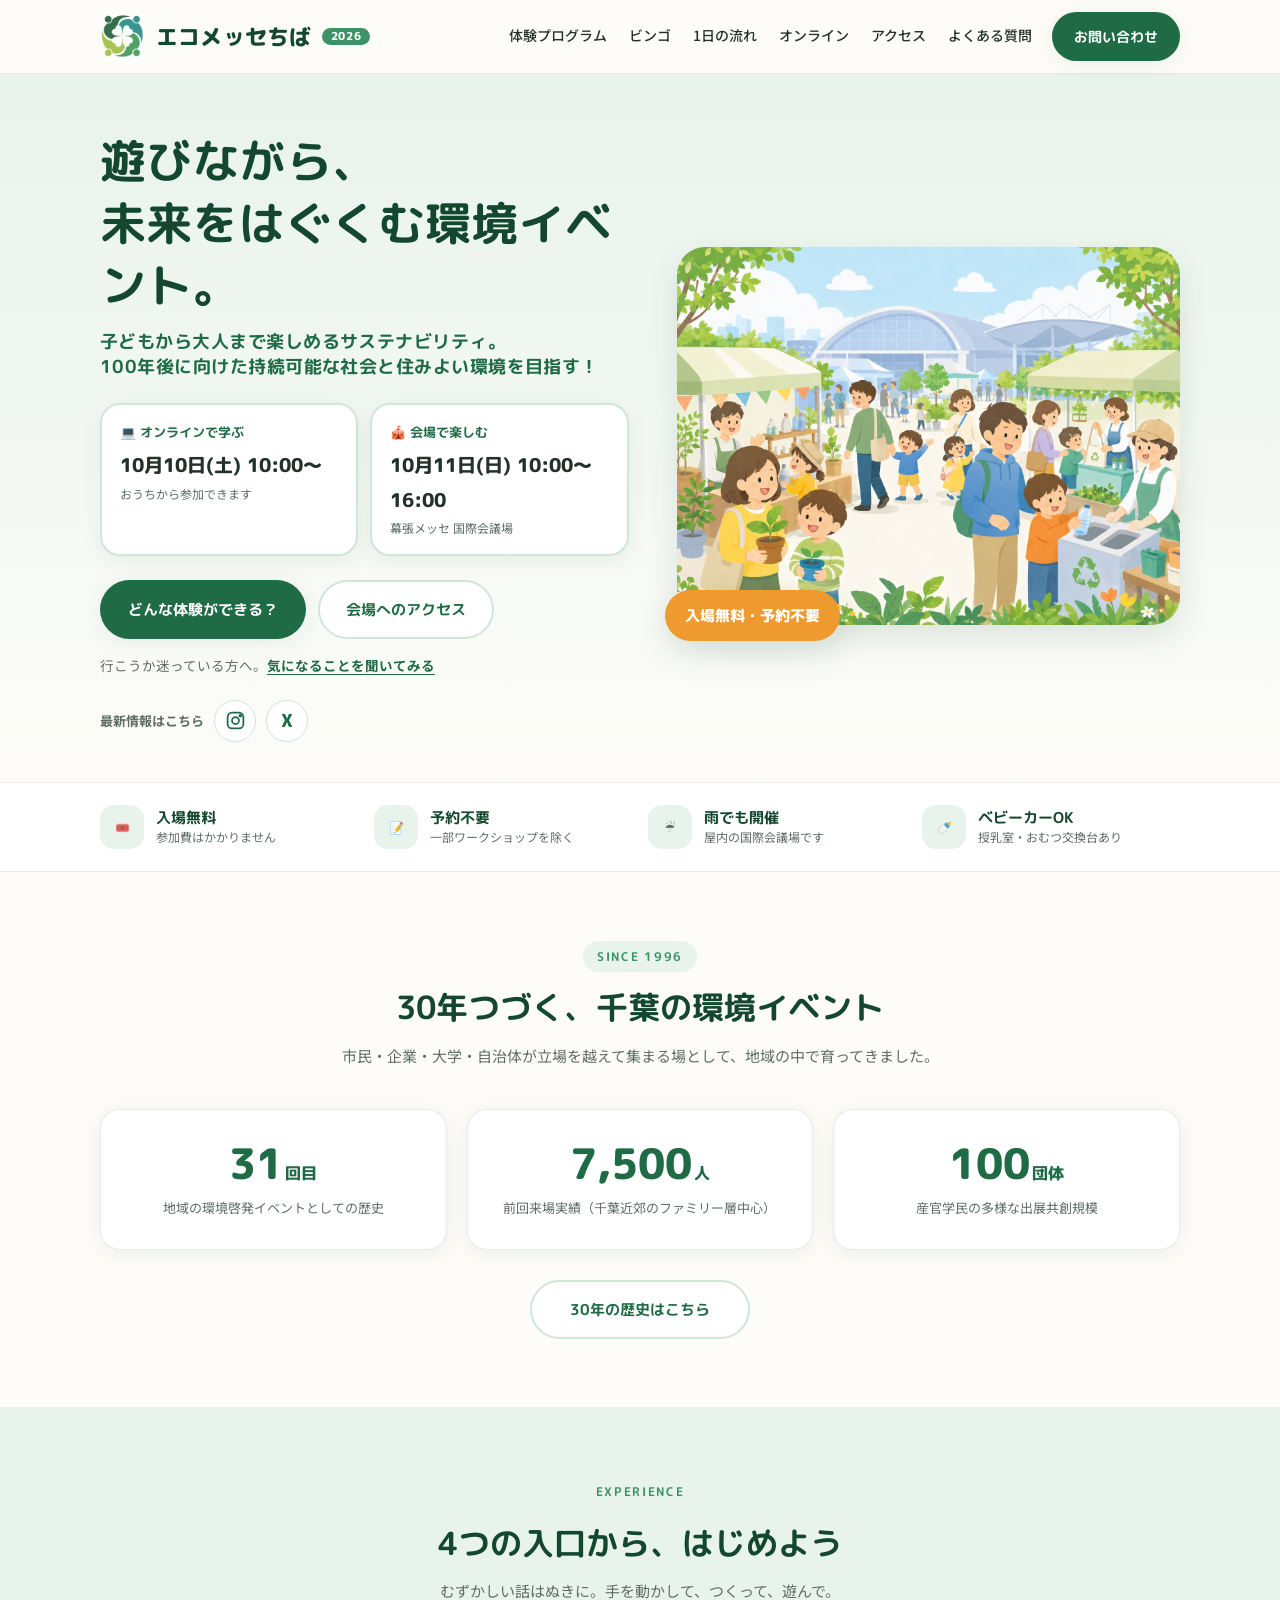
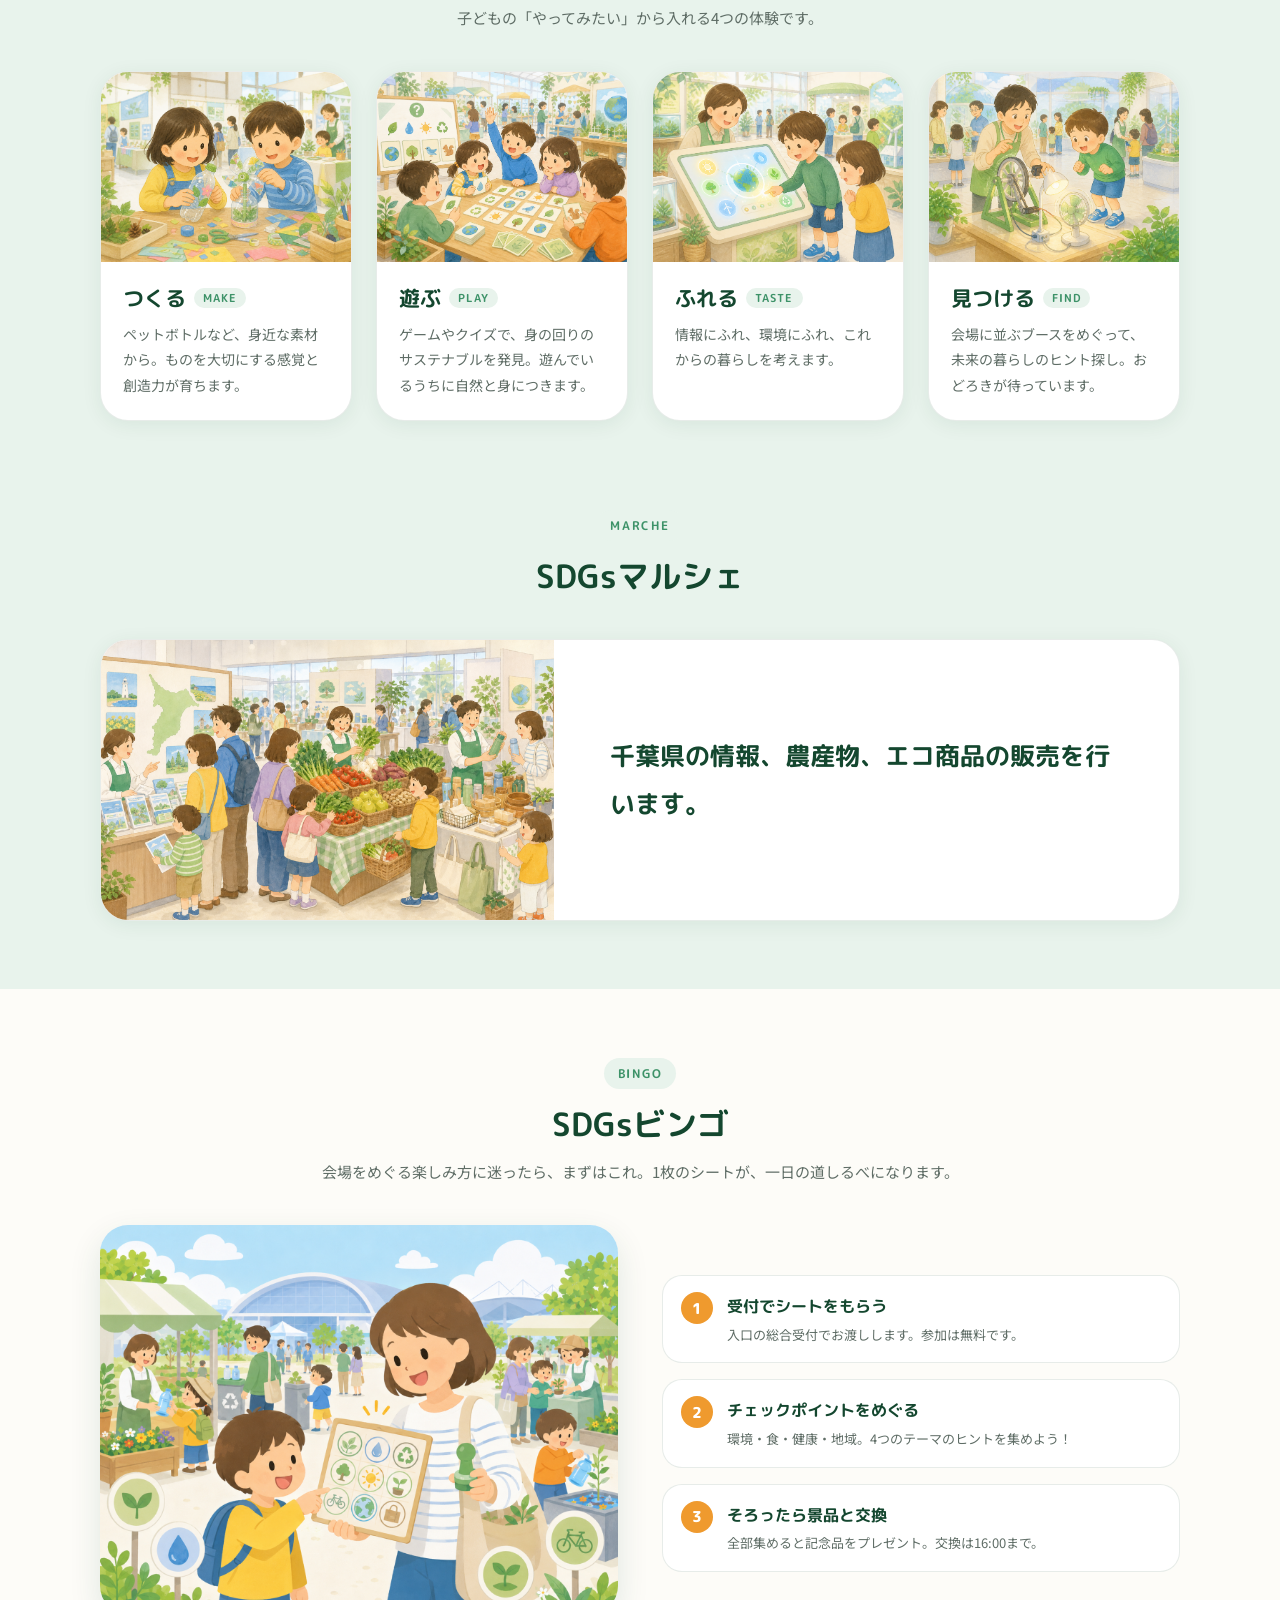
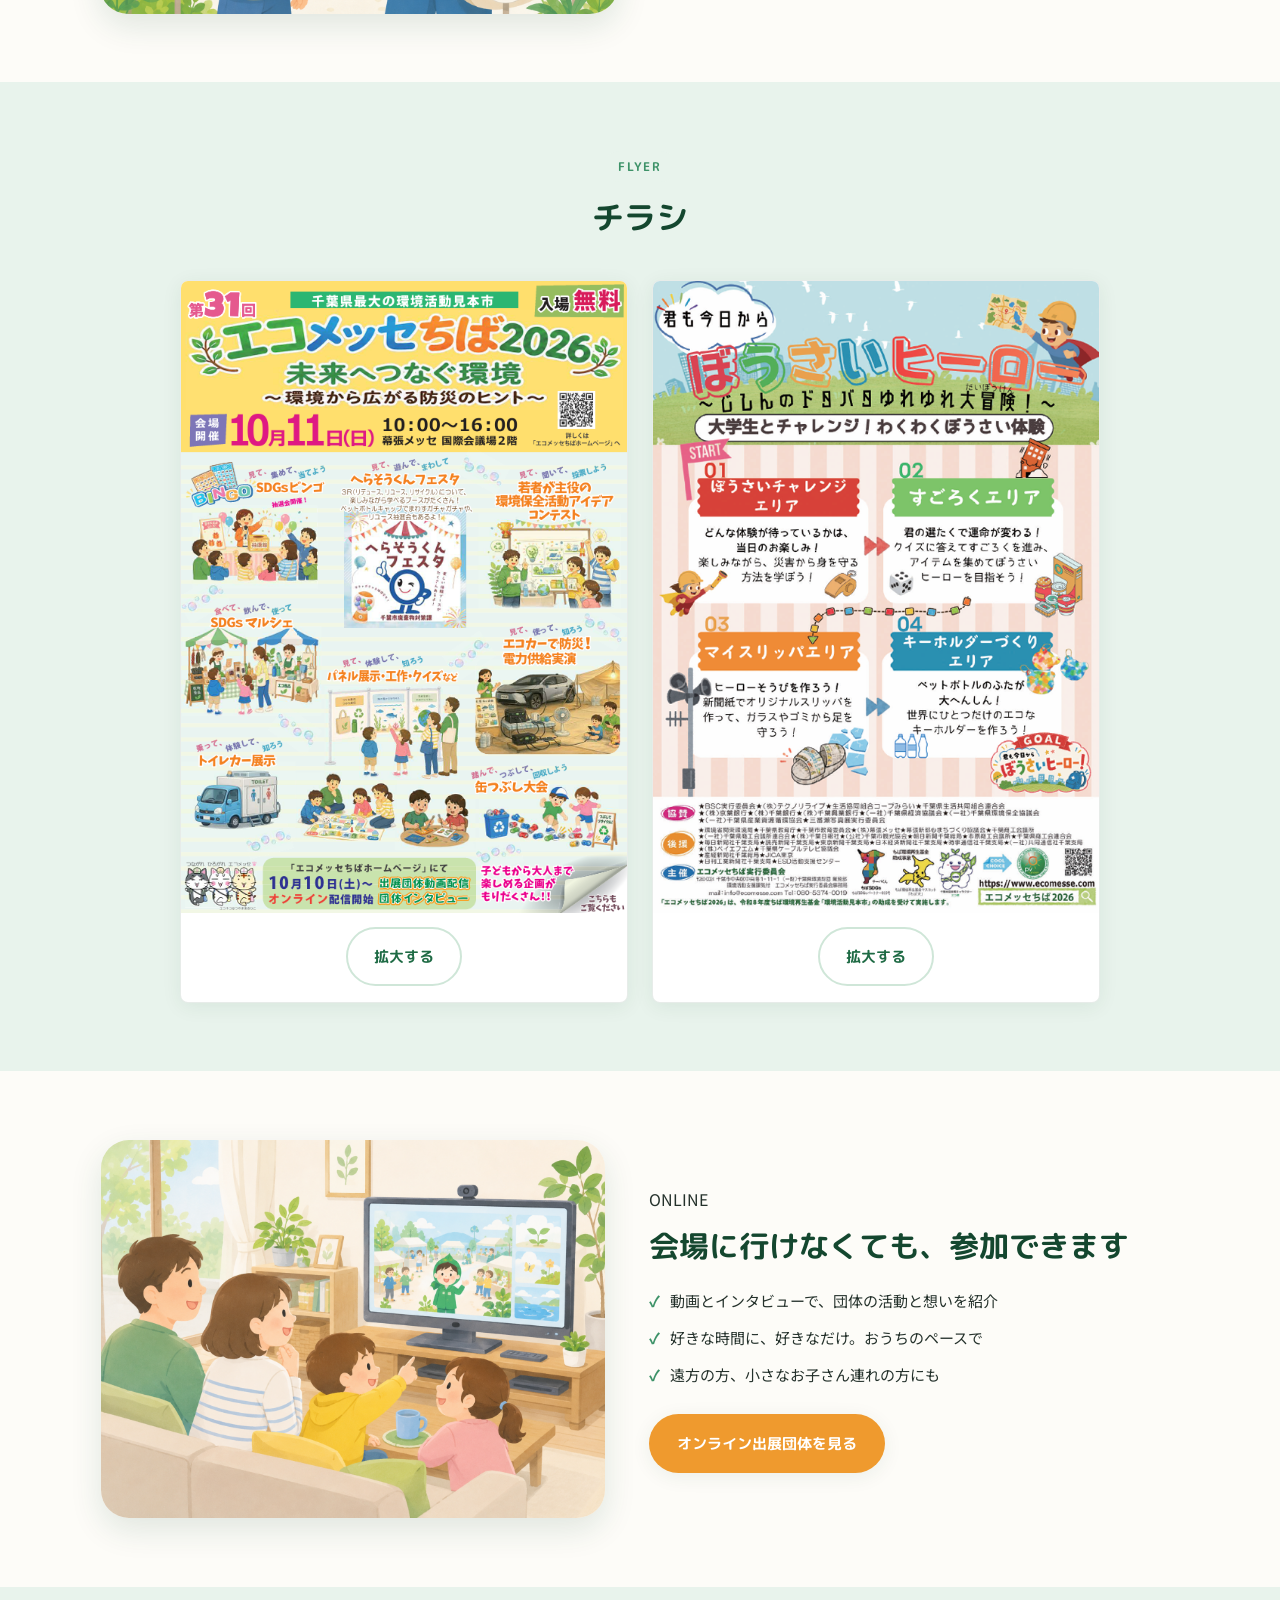
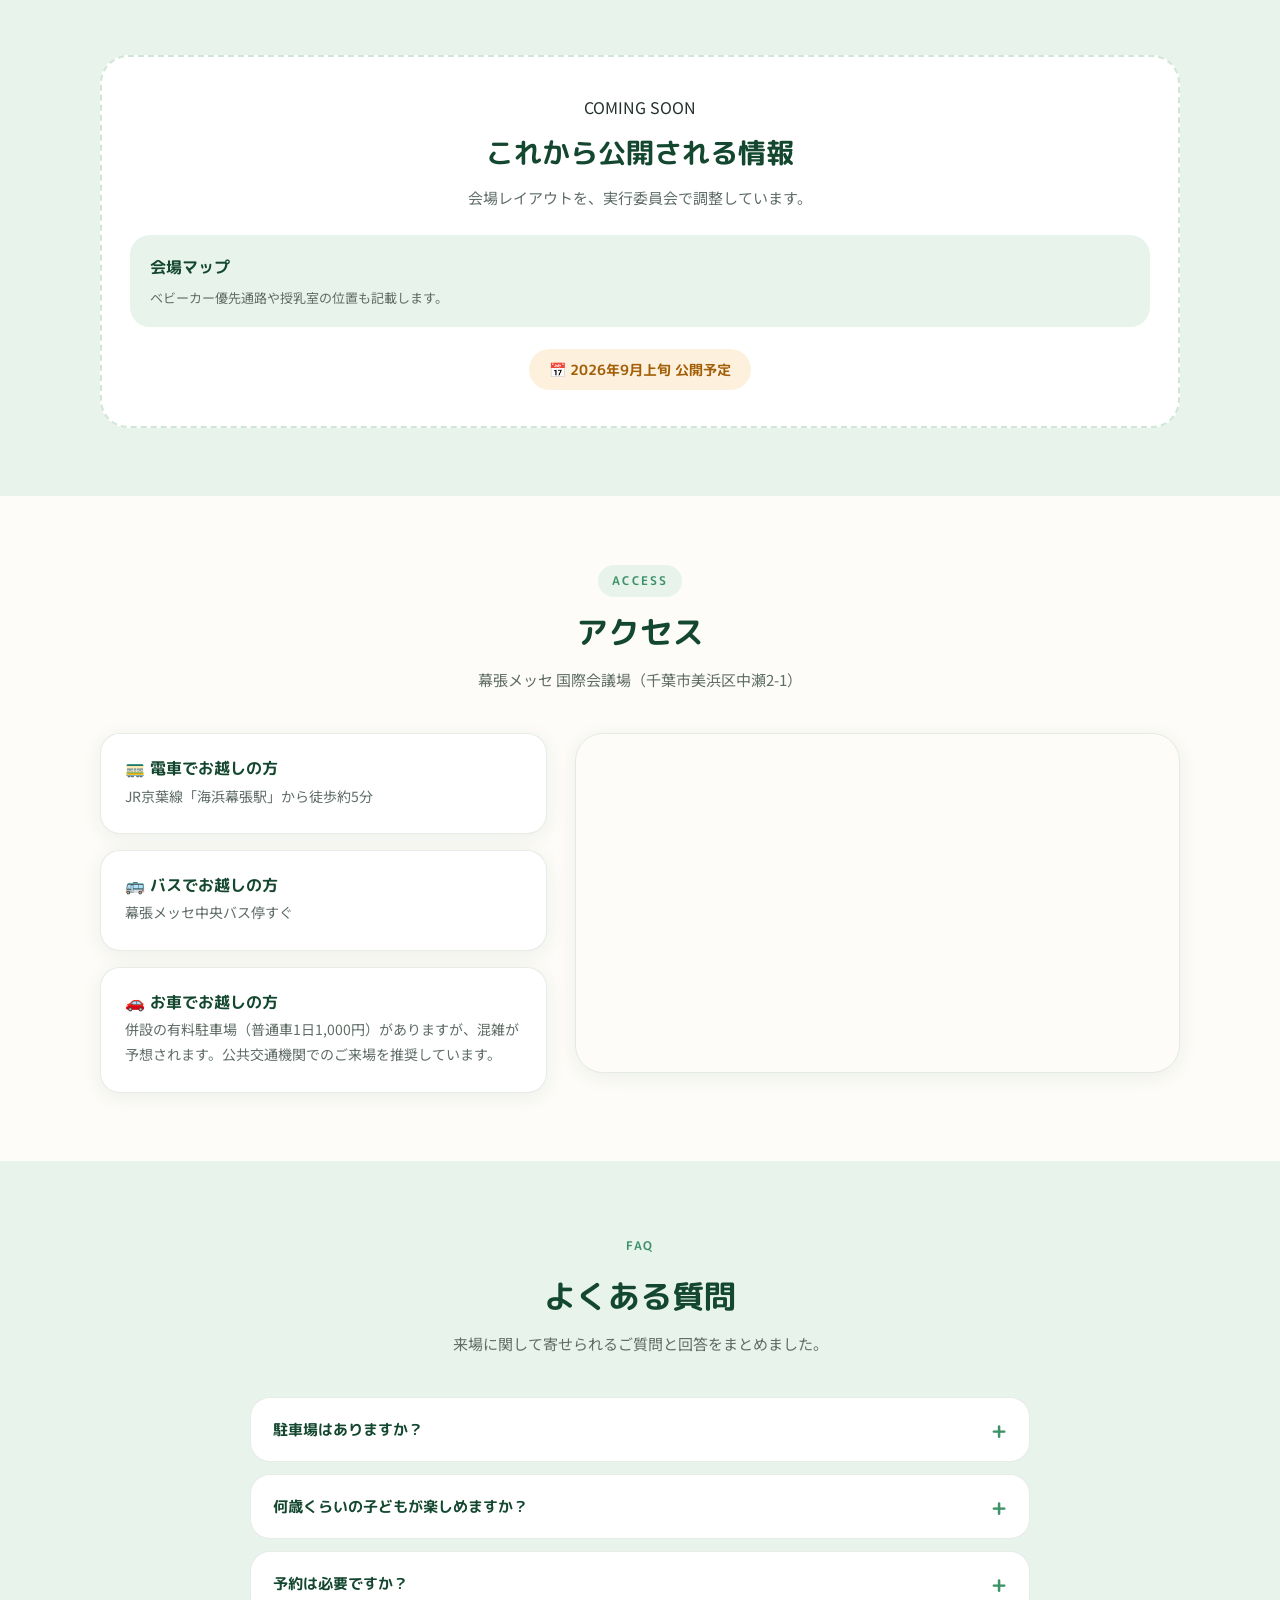
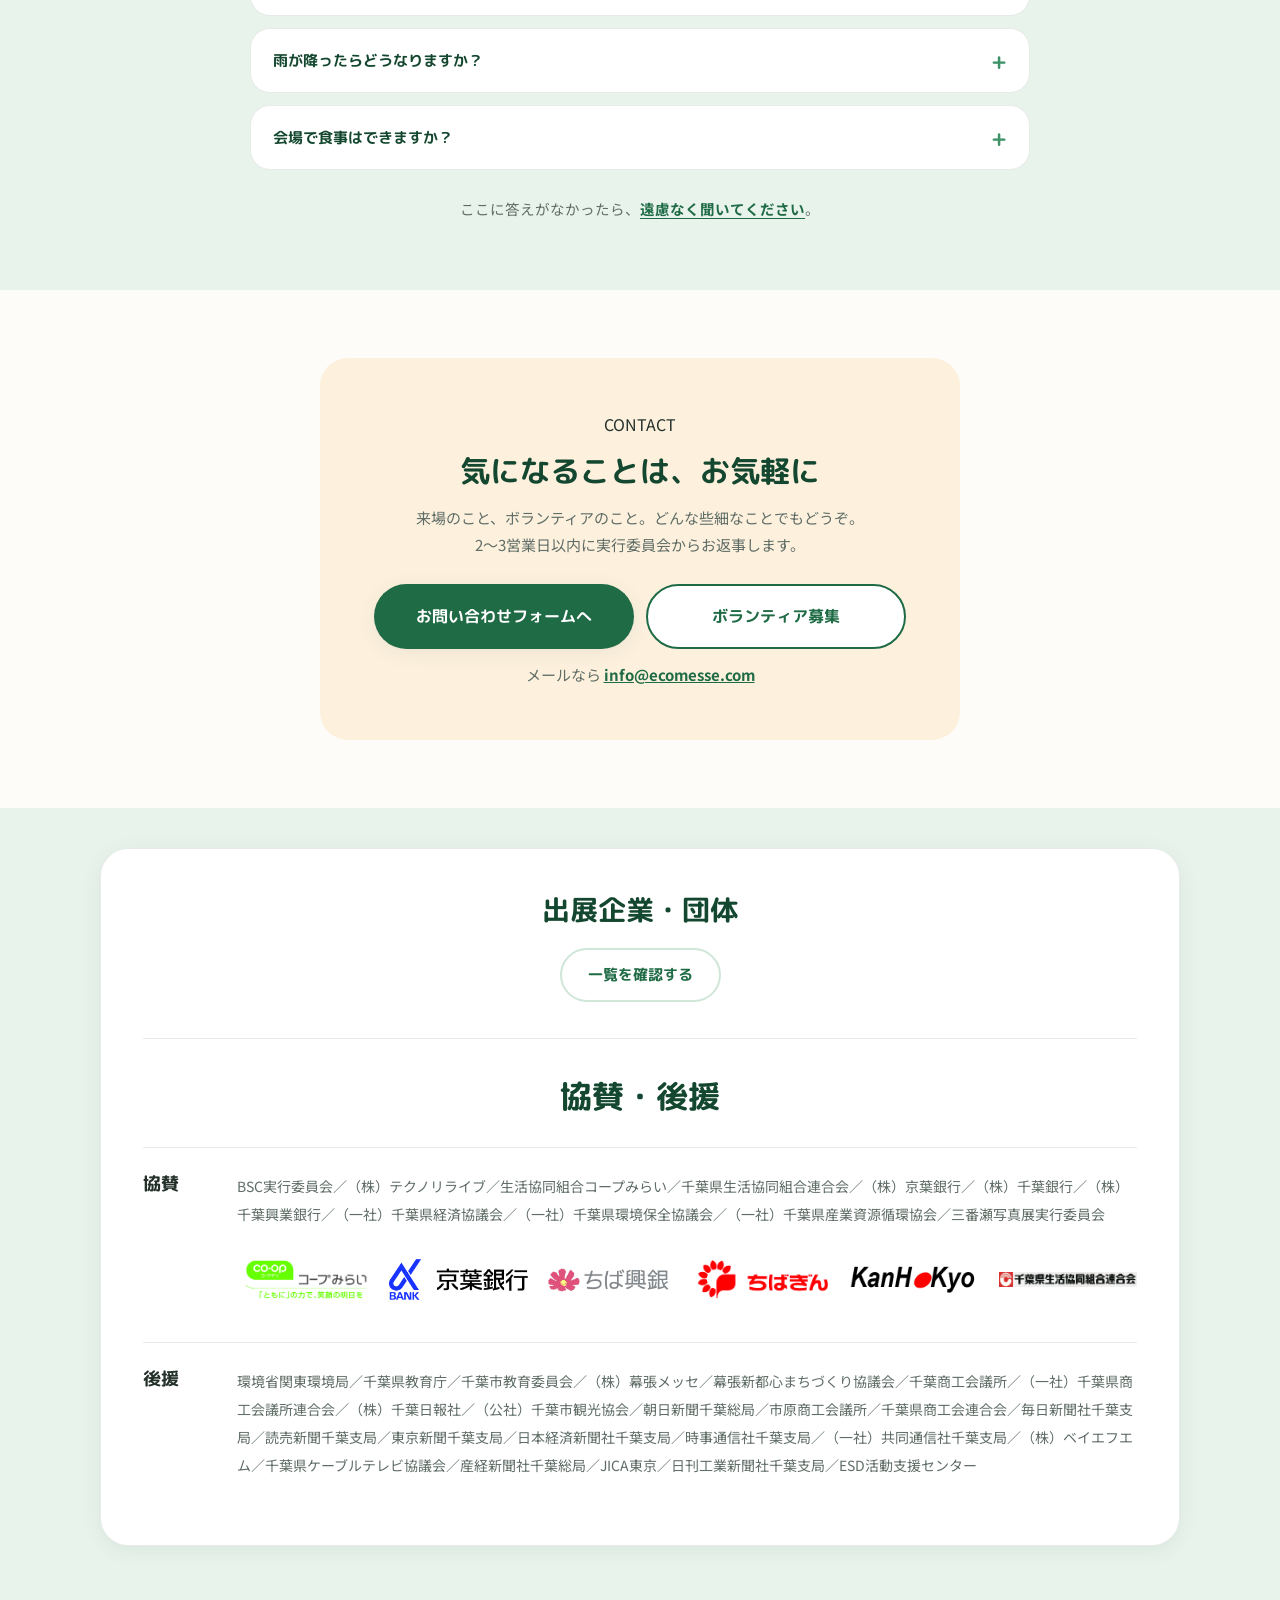
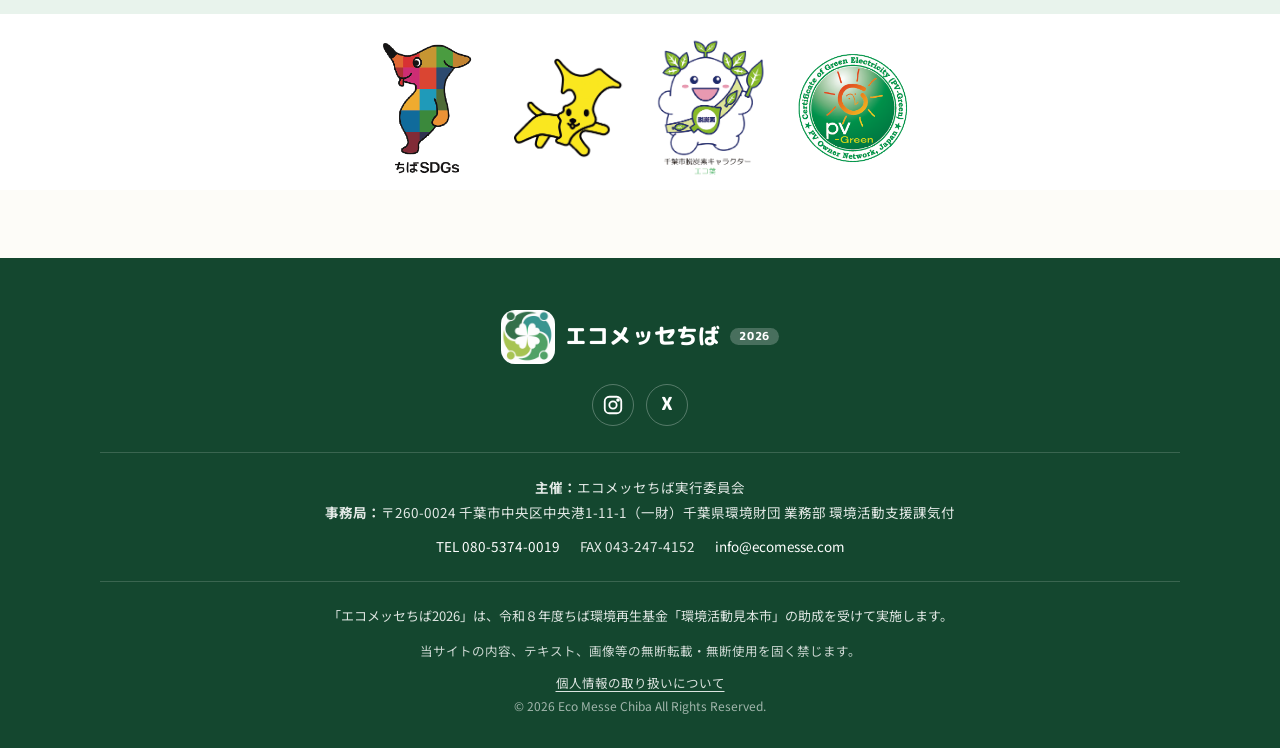
==== index.html @ 02886638 "Add online exhibitors and image flyers" ====
<!doctype html>
<html lang="ja">
<head>
  <meta charset="utf-8">
  <meta name="viewport" content="width=device-width, initial-scale=1">
  <meta name="robots" content="index,follow">
  <title>エコメッセちば2026｜みんなで体験するサステナブルな未来</title>
  <meta name="description" content="10月11日(日)幕張メッセ国際会議場。入場無料・予約不要・雨天決行。つくる／遊ぶ／ふれあう／見つけるの4つの体験で、みんなでサステナブルな暮らしのヒントに出会えます。">
  <link rel="canonical" href="https://ecomesse.com/">

  <!-- ===== OGP（FacebookなどのSNSでシェアされたときの見え方） =====
       ※ og:url と og:image は「公開先の絶対URL」が必要です。
          公開URLが決まったら、この2つを差し替えてください。 -->
  <meta property="og:type" content="website">
  <meta property="og:site_name" content="エコメッセちば2026">
  <meta property="og:locale" content="ja_JP">
  <meta property="og:title" content="みんなで体験するサステナブルな未来｜エコメッセちば2026">
  <meta property="og:description" content="10月11日(日)幕張メッセ国際会議場。入場無料・予約不要・雨でも開催。つくる／遊ぶ／ふれあう／見つけるの4つの体験で、みんなでサステナブルな暮らしのヒントに出会えます。">
  <meta property="og:url" content="https://ecomesse.com/">
  <meta property="og:image" content="https://ecomesse.com/images/ogp_x_card.png">
  <meta property="og:image:width" content="1200">
  <meta property="og:image:height" content="630">
  <meta property="og:image:alt" content="エコメッセちば2026 遊びながら、未来をはぐくむ。10月11日(日)幕張メッセ国際会議場 入場無料">

  <!-- ===== X（旧Twitter）カード ===== -->
  <meta name="twitter:card" content="summary_large_image">
  <meta name="twitter:site" content="@ecomessechiba">
  <meta name="twitter:title" content="みんなで体験するサステナブルな未来｜エコメッセちば2026">
  <meta name="twitter:description" content="10月11日(日)幕張メッセ国際会議場。入場無料・予約不要・雨でも開催。みんなで楽しむ4つの体験。">
  <meta name="twitter:image" content="https://ecomesse.com/images/ogp_x_card.png">
  <meta name="twitter:image:alt" content="エコメッセちば2026 遊びながら、未来をはぐくむ。10月11日(日)幕張メッセ国際会議場 入場無料">

  <!-- ===== ファビコン（ロゴから生成） ===== -->
  <link rel="icon" href="images/favicon.ico?v=3">
  <link rel="icon" type="image/png" sizes="32x32" href="images/favicon-32-v2.png?v=3">
  <link rel="icon" type="image/png" sizes="512x512" href="images/favicon-512-v2.png?v=3">
  <link rel="apple-touch-icon" sizes="180x180" href="images/favicon-180-v2.png?v=3">
  <meta name="theme-color" content="#1f6b45">

  <link rel="preconnect" href="https://fonts.googleapis.com">
  <link rel="preconnect" href="https://fonts.gstatic.com" crossorigin>
  <link href="https://fonts.googleapis.com/css2?family=M+PLUS+Rounded+1c:wght@500;700;800&family=Noto+Sans+JP:wght@400;500;700&display=swap" rel="stylesheet">
  <link rel="stylesheet" href="kuro.css">
</head>
<body>

  <!-- ===== ヘッダー ===== -->
  <header class="site-header">
    <div class="wrap header-inner">
      <a class="logo" href="#top">
        <img class="logo-img" src="images/ecomesse_logo_mark_v2.png" alt="">
        <span class="logo-name">エコメッセちば</span>
        <em class="logo-year">2026</em>
      </a>
      <nav class="nav">
        <a href="#experience">体験プログラム</a>
        <a href="#bingo">ビンゴ</a>
        <a href="#schedule">1日の流れ</a>
        <a href="#online">オンライン</a>
        <a href="#access">アクセス</a>
        <a href="#faq">よくある質問</a>
      </nav>
      <a class="btn btn-main header-cta" href="contact.html">お問い合わせ</a>

      <!-- モバイルメニュー：JSを使わず details で開閉 -->
      <details class="menu-drawer">
        <summary aria-label="メニューを開く"></summary>
        <div class="menu-panel">
          <a href="#experience">体験プログラム</a>
          <a href="#bingo">ビンゴ</a>
          <a href="#schedule">1日の流れ</a>
          <a href="#online">オンライン</a>
          <a href="#access">アクセス</a>
          <a href="#faq">よくある質問</a>
          <a href="contact.html">お問い合わせ</a>
        </div>
      </details>
    </div>
  </header>

  <main id="top">

    <!-- ===== ヒーロー ===== -->
    <section class="hero">
      <div class="wrap hero-grid">
        <div>
          <h1>
            遊びながら、<br>未来をはぐくむ環境イベント。
            <span class="sub">子どもから大人まで楽しめるサステナビリティ。<br>100年後に向けた持続可能な社会と住みよい環境を目指す！</span>
          </h1>

          <div class="date-cards">
            <div class="date-card">
              <p class="label">💻 オンラインで学ぶ</p>
              <p class="day">10月10日(土) 10:00〜</p>
              <p class="place">おうちから参加できます</p>
            </div>
            <div class="date-card">
              <p class="label">🎪 会場で楽しむ</p>
              <p class="day">10月11日(日) 10:00〜16:00</p>
              <p class="place">幕張メッセ 国際会議場</p>
            </div>
          </div>

          <div class="hero-actions">
            <a class="btn btn-main" href="#experience">どんな体験ができる？</a>
            <a class="btn btn-sub" href="#access">会場へのアクセス</a>
          </div>

          <p class="hero-ask">
            行こうか迷っている方へ。<a href="contact.html">気になることを聞いてみる</a>
          </p>

          <div class="hero-sns">
            <span class="label">最新情報はこちら</span>
            <a class="sns-btn" href="https://www.instagram.com/ecomessechiba_official" target="_blank" rel="noopener" aria-label="Instagram">
              <svg width="21" height="21" viewBox="0 0 24 24" aria-hidden="true" fill="none" stroke="currentColor" stroke-width="2">
                <rect x="3" y="3" width="18" height="18" rx="5"></rect>
                <circle cx="12" cy="12" r="4"></circle>
                <circle cx="17.5" cy="6.5" r="1"></circle>
              </svg>
            </a>
            <a class="sns-btn" href="https://x.com/ecomessechiba" target="_blank" rel="noopener" aria-label="X">X</a>
          </div>
        </div>

        <div class="hero-art">
          <img src="images/01_eco_festival_main.png" alt="幕張メッセの会場で、親子がブースをめぐって楽しむ様子">
          <p class="hero-badge">入場無料・予約不要</p>
        </div>
      </div>
    </section>

    <!-- ===== 安心バッジ帯 ===== -->
    <section class="assure">
      <div class="wrap assure-grid">
        <div class="assure-item">
          <span class="assure-icon" aria-hidden="true">🎟️</span>
          <span><b>入場無料</b><span>参加費はかかりません</span></span>
        </div>
        <div class="assure-item">
          <span class="assure-icon" aria-hidden="true">📝</span>
          <span><b>予約不要</b><span>一部ワークショップを除く</span></span>
        </div>
        <div class="assure-item">
          <span class="assure-icon" aria-hidden="true">☔</span>
          <span><b>雨でも開催</b><span>屋内の国際会議場です</span></span>
        </div>
        <div class="assure-item">
          <span class="assure-icon" aria-hidden="true">🍼</span>
          <span><b>ベビーカーOK</b><span>授乳室・おむつ交換台あり</span></span>
        </div>
      </div>
    </section>

    <!-- ===== 実績 ===== -->
    <section class="section">
      <div class="wrap">
        <div class="section-head">
          <span class="eyebrow">SINCE 1996</span>
          <h2>30年つづく、千葉の環境イベント</h2>
          <p>市民・企業・大学・自治体が立場を越えて集まる場として、地域の中で育ってきました。</p>
        </div>
        <!-- ※公開前に正式な最新数値へ差し替え -->
        <div class="stats">
          <div class="stat">
            <strong>31<span>回目</span></strong>
            <p>地域の環境啓発イベントとしての歴史</p>
          </div>
          <div class="stat">
            <strong>7,500<span>人</span></strong>
            <p>前回来場実績（千葉近郊のファミリー層中心）</p>
          </div>
          <div class="stat">
            <strong>100<span>団体</span></strong>
            <p>産官学民の多様な出展共創規模</p>
          </div>
        </div>
        <div class="history-link">
          <a class="btn btn-sub" href="documents/ecomesse-30th-report-2025.pdf" target="_blank" rel="noopener">30年の歴史はこちら</a>
        </div>
      </div>
    </section>

    <!-- ===== 4つの体験 ===== -->
    <section class="section section-soft" id="experience">
      <div class="wrap">
        <div class="section-head">
          <span class="eyebrow">EXPERIENCE</span>
          <h2>4つの入口から、はじめよう</h2>
          <p>むずかしい話はぬきに。手を動かして、つくって、遊んで。<br>子どもの「やってみたい」から入れる4つの体験です。</p>
        </div>

        <div class="exp-grid">
          <button class="exp-card" type="button" data-category="つくる" aria-pressed="false" aria-controls="exhibitor-directory">
            <img src="images/01_make_pet_bottle_event.png" alt="ペットボトルなどの身近な素材を使った工作体験">
            <div class="exp-body">
              <h3>つくる <em>MAKE</em></h3>
              <p>ペットボトルなど、身近な素材から。ものを大切にする感覚と創造力が育ちます。</p>
            </div>
          </button>

          <button class="exp-card" type="button" data-category="遊ぶ" aria-pressed="false" aria-controls="exhibitor-directory">
            <img src="images/02_play_card_quiz_event.png" alt="カードやクイズを通じて楽しく学ぶ体験">
            <div class="exp-body">
              <h3>遊ぶ <em>PLAY</em></h3>
              <p>ゲームやクイズで、身の回りのサステナブルを発見。遊んでいるうちに自然と身につきます。</p>
            </div>
          </button>

          <button class="exp-card" type="button" data-category="ふれあう" aria-pressed="false" aria-controls="exhibitor-directory">
            <img src="images/04_touch_exhibit_panel.png" alt="展示パネルを見て情報や環境にふれる体験">
            <div class="exp-body">
              <h3>ふれる <em>TASTE</em></h3>
              <p>情報にふれ、環境にふれ、これからの暮らしを考えます。</p>
            </div>
          </button>

          <button class="exp-card" type="button" data-category="見つける" aria-pressed="false" aria-controls="exhibitor-directory">
            <img src="images/05_eco_machine_surprise.png" alt="エコな仕組みや機械を見つける体験">
            <div class="exp-body">
              <h3>見つける <em>FIND</em></h3>
              <p>会場に並ぶブースをめぐって、未来の暮らしのヒント探し。おどろきが待っています。</p>
            </div>
          </button>
        </div>

        <div class="exhibitor-directory" id="exhibitor-directory" hidden>
          <div class="exhibitor-directory-head">
            <span class="eyebrow">EXHIBITORS</span>
            <h3><span id="selected-category"></span>の出展者</h3>
            <p id="exhibitor-count"></p>
          </div>
          <div class="exhibitor-grid" id="exhibitor-grid" aria-live="polite"></div>
          <div class="exhibitor-close-wrap">
            <button class="btn btn-sub exhibitor-close" id="exhibitor-close" type="button">閉じる</button>
          </div>
        </div>
      </div>
    </section>

    <!-- ===== SDGsマルシェ ===== -->
    <section class="section section-soft marche-section" id="marche">
      <div class="wrap">
        <div class="section-head">
          <span class="eyebrow">MARCHE</span>
          <h2>SDGsマルシェ</h2>
        </div>
        <button class="marche-card" id="marche-toggle" type="button" aria-pressed="false" aria-controls="marche-directory">
          <img src="images/04_sdgs_marche_indoor-v2.png" alt="屋内会場に千葉県の農産物やエコ商品が並ぶSDGsマルシェ">
          <div class="marche-card-body">
            <p>千葉県の情報、農産物、エコ商品の販売を行います。</p>
          </div>
        </button>
        <div class="marche-directory" id="marche-directory" hidden>
          <div class="exhibitor-directory-head">
            <span class="eyebrow">MARCHE EXHIBITORS</span>
            <h3>SDGsマルシェの出展者</h3>
            <p>10団体の出展情報</p>
          </div>
          <div class="marche-exhibitor-grid" id="marche-exhibitor-grid" aria-live="polite"></div>
          <div class="exhibitor-close-wrap">
            <button class="btn btn-sub exhibitor-close" id="marche-close" type="button">閉じる</button>
          </div>
        </div>
      </div>
    </section>

    <!-- ===== ビンゴ ===== -->
    <section class="section" id="bingo">
      <div class="wrap">
        <div class="section-head">
          <span class="eyebrow">BINGO</span>
          <h2>SDGsビンゴ</h2>
          <p>会場をめぐる楽しみ方に迷ったら、まずはこれ。1枚のシートが、一日の道しるべになります。</p>
        </div>

        <div class="bingo">
          <img src="images/06_eco_game_area.png" alt="親子でサステナブルビンゴを楽しむ様子">
          <div>
            <div class="steps">
              <div class="step">
                <span class="step-no">1</span>
                <div>
                  <b>受付でシートをもらう</b>
                  <p>入口の総合受付でお渡しします。参加は無料です。</p>
                </div>
              </div>
              <div class="step">
                <span class="step-no">2</span>
                <div>
                  <b>チェックポイントをめぐる</b>
                  <p>環境・食・健康・地域。4つのテーマのヒントを集めよう！</p>
                </div>
              </div>
              <div class="step">
                <span class="step-no">3</span>
                <div>
                  <b>そろったら景品と交換</b>
                  <p>全部集めると記念品をプレゼント。交換は16:00まで。</p>
                </div>
              </div>
            </div>
          </div>
        </div>
      </div>
    </section>

    <!-- ===== チラシ ===== -->
    <section class="section section-soft" id="schedule">
      <div class="wrap">
        <div class="section-head">
          <span class="eyebrow">FLYER</span>
          <h2>チラシ</h2>
        </div>
        <div class="flyer-grid">
          <article class="flyer-page">
            <img src="images/fiyer-main.png" alt="2026開催チラシ メイン" loading="lazy">
            <a class="btn btn-sub flyer-zoom" href="images/fiyer-main.png" target="_blank" rel="noopener">拡大する</a>
          </article>
          <article class="flyer-page">
            <img src="images/furaiyaer-sub.png" alt="2026開催チラシ サブ" loading="lazy">
            <a class="btn btn-sub flyer-zoom" href="images/furaiyaer-sub.png" target="_blank" rel="noopener">拡大する</a>
          </article>
        </div>
      </div>
    </section>

    <!-- ===== オンライン ===== -->
    <section class="section" id="online">
      <div class="wrap">
        <button class="online-grid online-card" id="online-toggle" type="button" aria-pressed="false" aria-controls="online-directory">
          <img src="images/07_online_event_family.png" alt="家族でタブレットを見ながらオンライン企画を楽しむ様子">
          <div>
            <span class="eyebrow">ONLINE</span>
            <h2>会場に行けなくても、参加できます</h2>
            <ul class="tick">
              <li>動画とインタビューで、団体の活動と想いを紹介</li>
              <li>好きな時間に、好きなだけ。おうちのペースで</li>
              <li>遠方の方、小さなお子さん連れの方にも</li>
            </ul>
            <span class="btn btn-sun">オンライン出展団体を見る</span>
          </div>
        </button>
        <div class="marche-directory" id="online-directory" hidden>
          <div class="exhibitor-directory-head">
            <span class="eyebrow">ONLINE EXHIBITORS</span>
            <h3>オンライン出展団体</h3>
            <p>7団体の活動情報</p>
          </div>
          <div class="marche-exhibitor-grid" id="online-exhibitor-grid" aria-live="polite"></div>
          <div class="exhibitor-close-wrap">
            <button class="btn btn-sub exhibitor-close" id="online-close" type="button">閉じる</button>
          </div>
        </div>
      </div>
    </section>

    <!-- ===== これから公開 ===== -->
    <section class="section section-soft" id="coming">
      <div class="wrap">
        <div class="coming">
          <span class="eyebrow">COMING SOON</span>
          <h2 style="font-size:clamp(22px,3vw,28px); margin-top:12px;">これから公開される情報</h2>
          <p style="color:var(--ink-mute); margin-top:12px; font-size:15px;">
            会場レイアウトを、実行委員会で調整しています。
          </p>
          <div class="coming-list">
            <div class="coming-item">
              <b>会場マップ</b>
              <p>ベビーカー優先通路や授乳室の位置も記載します。</p>
            </div>
          </div>
          <p class="when">📅 2026年9月上旬 公開予定</p>
        </div>
      </div>
    </section>

    <!-- ===== アクセス ===== -->
    <section class="section" id="access">
      <div class="wrap">
        <div class="section-head">
          <span class="eyebrow">ACCESS</span>
          <h2>アクセス</h2>
          <p>幕張メッセ 国際会議場（千葉市美浜区中瀬2-1）</p>
        </div>

        <div class="access-grid">
          <div>
            <div class="access-card">
              <h4>🚃 電車でお越しの方</h4>
              <p>JR京葉線「海浜幕張駅」から徒歩約5分</p>
            </div>
            <div class="access-card">
              <h4>🚌 バスでお越しの方</h4>
              <p>幕張メッセ中央バス停すぐ</p>
            </div>
            <div class="access-card">
              <h4>🚗 お車でお越しの方</h4>
              <p>併設の有料駐車場（普通車1日1,000円）がありますが、混雑が予想されます。公共交通機関でのご来場を推奨しています。</p>
            </div>
          </div>
          <div class="map">
            <iframe src="https://www.google.com/maps?q=%E5%B9%95%E5%BC%B5%E3%83%A1%E3%83%83%E3%82%BB%E5%9B%BD%E9%9A%9B%E4%BC%9A%E8%AD%B0%E5%A0%B4&output=embed" title="幕張メッセ国際会議場のGoogleマップ" allowfullscreen loading="lazy" referrerpolicy="no-referrer-when-downgrade"></iframe>
          </div>
        </div>
      </div>
    </section>

    <!-- ===== FAQ（details なのでJS不要） ===== -->
    <section class="section section-soft" id="faq">
      <div class="wrap">
        <div class="section-head">
          <span class="eyebrow">FAQ</span>
          <h2>よくある質問</h2>
          <p>来場に関して寄せられるご質問と回答をまとめました。</p>
        </div>

        <div class="faq-list">
          <details class="faq">
            <summary>駐車場はありますか？</summary>
            <div class="faq-body">幕張メッセ併設の有料駐車場（普通車1日1,000円）がございますが、混雑が予想されるため、公共交通機関でのご来場を推奨しております。</div>
          </details>
          <details class="faq">
            <summary>何歳くらいの子どもが楽しめますか？</summary>
            <div class="faq-body">未就学のお子さんから小学生を中心に、大人の方まで楽しめる内容です。ベビーカーのまま入場でき、授乳室・おむつ交換台もご用意しています。</div>
          </details>
          <details class="faq">
            <summary>予約は必要ですか？</summary>
            <div class="faq-body">入場は無料で、事前予約も不要です。ただし一部の特別体験型ワークショップのみ、当日会場での受付や整理券配布を行う場合があります。</div>
          </details>
          <details class="faq">
            <summary>雨が降ったらどうなりますか？</summary>
            <div class="faq-body">屋内（国際会議場）での開催となるため、雨天時でも通常どおり開催いたします。</div>
          </details>
          <details class="faq">
            <summary>会場で食事はできますか？</summary>
            <div class="faq-body">再入場は自由です。会場周辺の飲食店もご利用いただけます。会場内の飲食スペースについては、決まりしだいお知らせします。</div>
          </details>
        </div>

        <p class="faq-after">
          ここに答えがなかったら、<a href="contact.html">遠慮なく聞いてください</a>。
        </p>
      </div>
    </section>

    <!-- ===== お問い合わせ（フォームは別ページ） ===== -->
    <section class="section" id="contact">
      <div class="wrap">
        <div class="contact-cta">
          <span class="eyebrow">CONTACT</span>
          <h2>気になることは、お気軽に</h2>
          <p>来場のこと、ボランティアのこと。どんな些細なことでもどうぞ。<br>2〜3営業日以内に実行委員会からお返事します。</p>
          <div class="contact-cta-actions">
            <a class="btn btn-main contact-cta-btn" href="contact.html">お問い合わせフォームへ</a>
            <a class="btn contact-cta-btn contact-volunteer-btn" href="https://forms.gle/5RLspWgBH5joWt128" target="_blank" rel="noopener noreferrer">ボランティア募集</a>
          </div>
          <p class="contact-cta-alt">メールなら <a href="mailto:info@ecomesse.com">info@ecomesse.com</a></p>
        </div>
      </div>
    </section>

    <section class="section section-soft supporters-section" aria-labelledby="supporters-title">
      <div class="wrap">
        <div class="supporters-container">
          <div class="supporters-exhibitors">
            <h2>出展企業・団体</h2>
            <div class="exhibitor-list-action">
              <button class="btn btn-sub" id="exhibitor-list-toggle" type="button" aria-expanded="false" aria-controls="exhibitor-name-list">一覧を確認する</button>
            </div>
            <div class="exhibitor-name-list" id="exhibitor-name-list" hidden>
              <p id="exhibitor-name-list-content"></p>
              <div class="exhibitor-name-list-close">
                <button class="btn btn-sub" id="exhibitor-name-list-close" type="button">✕ 閉じる</button>
              </div>
            </div>
          </div>
          <h2 id="supporters-title">協賛・後援</h2>
          <div class="supporters-group">
            <h3>協賛</h3>
            <div class="supporters-content">
              <p>BSC実行委員会／（株）テクノリライブ／生活協同組合コープみらい／千葉県生活協同組合連合会／（株）京葉銀行／（株）千葉銀行／（株）千葉興業銀行／（一社）千葉県経済協議会／（一社）千葉県環境保全協議会／（一社）千葉県産業資源循環協会／三番瀬写真展実行委員会</p>
              <div class="supporters-logo-grid" aria-label="協賛団体ロゴ">
                <img src="images/ロゴ_コープみらい.jpg" alt="生活協同組合コープみらい">
                <img src="images/ロゴ_京葉銀行.jpg" alt="京葉銀行">
                <img src="images/ロゴ_千葉興業銀行.jpg" alt="千葉興業銀行">
                <img src="images/ロゴ_千葉銀行.jpg" alt="千葉銀行">
                <img src="images/ロゴ_千葉県環境保全協議会.png" alt="千葉県環境保全協議会">
                <img src="images/ロゴ_千葉県生活協同組合.jpg" alt="千葉県生活協同組合連合会">
              </div>
            </div>
          </div>
          <div class="supporters-group">
            <h3>後援</h3>
            <p>環境省関東環境局／千葉県教育庁／千葉市教育委員会／（株）幕張メッセ／幕張新都心まちづくり協議会／千葉商工会議所／（一社）千葉県商工会議所連合会／（株）千葉日報社／（公社）千葉市観光協会／朝日新聞千葉総局／市原商工会議所／千葉県商工会連合会／毎日新聞社千葉支局／読売新聞千葉支局／東京新聞千葉支局／日本経済新聞社千葉支局／時事通信社千葉支局／（一社）共同通信社千葉支局／（株）ベイエフエム／千葉県ケーブルテレビ協議会／産経新聞社千葉総局／JICA東京／日刊工業新聞社千葉支局／ESD活動支援センター</p>
          </div>
        </div>
      </div>
    </section>

  </main>

  <div class="footer-characters" aria-label="エコメッセちば応援キャラクター">
    <div class="wrap footer-characters-inner">
      <img src="images/SDGsチーバくん.png" alt="SDGsチーバくん">
      <img src="images/ちば犬.png" alt="ちば犬">
      <img src="images/エコ葉.png" alt="エコ葉">
      <img src="images/PVgreen.png" alt="PV Green">
    </div>
  </div>

  <!-- ===== フッター ===== -->
  <footer>
    <div class="wrap">
      <a class="logo" href="#top">
        <img class="logo-img" src="images/ecomesse_logo_mark_v2.png" alt="">
        <span class="logo-name">エコメッセちば</span>
        <em class="logo-year">2026</em>
      </a>

      <div class="footer-sns">
        <a class="sns-btn" href="https://www.instagram.com/ecomessechiba_official" target="_blank" rel="noopener" aria-label="Instagram">
          <svg width="22" height="22" viewBox="0 0 24 24" aria-hidden="true" fill="none" stroke="currentColor" stroke-width="2">
            <rect x="3" y="3" width="18" height="18" rx="5"></rect>
            <circle cx="12" cy="12" r="4"></circle>
            <circle cx="17.5" cy="6.5" r="1"></circle>
          </svg>
        </a>
        <a class="sns-btn" href="https://x.com/ecomessechiba" target="_blank" rel="noopener" aria-label="X">X</a>
      </div>

      <div class="footer-info">
        <p><strong>主催：</strong>エコメッセちば実行委員会</p>
        <p><strong>事務局：</strong>〒260-0024 千葉市中央区中央港1-11-1（一財）千葉県環境財団 業務部 環境活動支援課気付</p>
        <div class="footer-links">
          <a href="tel:08053740019">TEL 080-5374-0019</a>
          <span>FAX 043-247-4152</span>
          <a href="mailto:info@ecomesse.com">info@ecomesse.com</a>
        </div>
      </div>

      <div class="footer-bottom">
        <p class="footer-grant">「エコメッセちば2026」は、令和８年度ちば環境再生基金「環境活動見本市」の助成を受けて実施します。</p>
        <p class="footer-notice">当サイトの内容、テキスト、画像等の無断転載・無断使用を固く禁じます。</p>
        <p><a class="footer-privacy" href="privacy.html">個人情報の取り扱いについて</a></p>
        <p>&copy; 2026 Eco Messe Chiba All Rights Reserved.</p>
      </div>
    </div>
  </footer>

  <!-- モバイル固定バー -->
  <div class="mobile-bar">
    <a class="btn btn-sub" href="#access">アクセス</a>
    <a class="btn btn-sub" href="#experience">体験を見る</a>
    <a class="btn btn-main" href="contact.html">相談する</a>
  </div>

  <script src="exhibitors-data.js"></script>
  <script src="exhibitor-links.js"></script>
  <script src="marche-data.js"></script>
  <script src="online-data.js"></script>
  <script src="exhibitors.js"></script>
</body>
</html>
---- kuro.css ----
@charset "UTF-8";
/* ===================================================
   エコメッセちば2026 — クロちゃん提案版
   設計方針: JavaScript ゼロで完全に動作する
   =================================================== */

:root {
  --green-900: #14472f;
  --green-700: #1f6b45;
  --green-500: #3d9268;
  --green-200: #cfe6d8;
  --green-100: #e8f3ec;
  --sun: #ef9a2e;
  --sun-100: #fdf1de;
  --sky-100: #e6f1f7;
  --ink: #24312b;
  --ink-mute: #5f6d66;
  --paper: #fdfcf8;
  --white: #ffffff;
  --line: rgba(20, 71, 47, 0.1);
  --shadow: 0 4px 20px rgba(20, 71, 47, 0.07);
  --shadow-lift: 0 12px 32px rgba(20, 71, 47, 0.12);
  --radius: 20px;
  --radius-lg: 28px;
  --font-display: "M PLUS Rounded 1c", system-ui, sans-serif;
  --font-body: "Noto Sans JP", system-ui, sans-serif;
  --wrap: 1080px;
}

*,
*::before,
*::after {
  box-sizing: border-box;
}

body {
  margin: 0;
  font-family: var(--font-body);
  color: var(--ink);
  background: var(--paper);
  line-height: 1.8;
  font-size: 16px;
  -webkit-font-smoothing: antialiased;
}

h1,
h2,
h3,
h4 {
  font-family: var(--font-display);
  line-height: 1.35;
  margin: 0;
  color: var(--green-900);
}

p {
  margin: 0;
}

img {
  max-width: 100%;
  display: block;
}

a {
  color: var(--green-700);
}

.wrap {
  width: min(100% - 40px, var(--wrap));
  margin-inline: auto;
}

/* ── ボタン ───────────────────────── */
.btn {
  display: inline-flex;
  align-items: center;
  justify-content: center;
  gap: 8px;
  padding: 14px 26px;
  border-radius: 999px;
  font-family: var(--font-display);
  font-weight: 700;
  font-size: 15px;
  text-decoration: none;
  border: 2px solid transparent;
  transition: transform 0.2s ease, box-shadow 0.2s ease;
}

.btn-main {
  background: var(--green-700);
  color: #fff;
  box-shadow: var(--shadow);
}

.btn-sub {
  background: #fff;
  color: var(--green-700);
  border-color: var(--green-200);
}

.btn-sun {
  background: var(--sun);
  color: #fff;
  box-shadow: var(--shadow);
}

.btn:hover {
  transform: translateY(-2px);
  box-shadow: var(--shadow-lift);
}

/* ── ヘッダー ─────────────────────── */
.site-header {
  position: sticky;
  top: 0;
  z-index: 50;
  background: rgba(253, 252, 248, 0.92);
  backdrop-filter: blur(10px);
  border-bottom: 1px solid var(--line);
}

.header-inner {
  display: flex;
  align-items: center;
  gap: 20px;
  padding: 12px 0;
}

.logo {
  display: flex;
  align-items: center;
  gap: 10px;
  text-decoration: none;
  color: var(--green-900);
  font-family: var(--font-display);
  margin-right: auto;
}

/* ロゴ（支給された原本のマーク部分。絵には手を加えていない） */
.logo-img {
  height: 46px;
  width: 46px;
  flex-shrink: 0;
  display: block;
  /* 白地の画像なので、紙色の背景となじむよう軽く角を丸める */
  border-radius: 10px;
}

.logo-name {
  font-family: var(--font-display);
  font-weight: 800;
  font-size: 22px;
  line-height: 1.1;
  letter-spacing: 0.01em;
  color: var(--green-900);
  white-space: nowrap;
}

.logo-year {
  font-style: normal;
  font-family: var(--font-display);
  font-weight: 800;
  font-size: 11px;
  letter-spacing: 0.06em;
  color: #fff;
  background: var(--green-500);
  border-radius: 999px;
  padding: 3px 9px;
  line-height: 1;
  white-space: nowrap;
}

.nav {
  display: flex;
  gap: 22px;
}

.nav a {
  text-decoration: none;
  color: var(--ink);
  font-size: 14px;
  font-weight: 500;
  padding: 4px 0;
  border-bottom: 2px solid transparent;
}

.nav a:hover {
  color: var(--green-700);
  border-bottom-color: var(--green-500);
}

.header-cta {
  font-size: 14px;
  padding: 10px 20px;
}

/* モバイルメニュー（JS不使用・details で開閉） */
.menu-drawer {
  display: none;
}

.menu-drawer > summary {
  list-style: none;
  cursor: pointer;
  width: 44px;
  height: 44px;
  border-radius: 12px;
  border: 1px solid var(--line);
  background: #fff;
  display: grid;
  place-items: center;
  font-size: 20px;
  color: var(--green-900);
}

.menu-drawer > summary::-webkit-details-marker {
  display: none;
}

.menu-drawer[open] > summary::after {
  content: "✕";
}

.menu-drawer > summary::after {
  content: "☰";
}

.menu-panel {
  position: absolute;
  left: 0;
  right: 0;
  top: 100%;
  background: #fff;
  border-bottom: 1px solid var(--line);
  padding: 12px 20px 20px;
  display: grid;
  gap: 4px;
  box-shadow: var(--shadow);
}

.menu-panel a {
  text-decoration: none;
  color: var(--ink);
  padding: 12px 4px;
  border-bottom: 1px solid var(--line);
  font-weight: 500;
}

/* ── ヒーロー ─────────────────────── */
.hero {
  padding: 56px 0 40px;
  background: linear-gradient(180deg, var(--green-100) 0%, var(--paper) 100%);
}

.hero-grid {
  display: grid;
  grid-template-columns: 1.05fr 1fr;
  gap: 48px;
  align-items: center;
}

.hero h1 {
  font-size: clamp(30px, 4.4vw, 46px);
  letter-spacing: 0.01em;
}

.hero h1 .sub {
  display: block;
  margin-top: 14px;
  font-size: clamp(15px, 1.7vw, 18px);
  color: var(--green-700);
  font-weight: 700;
}

/* クライアントの想いを伝える一行 */
.hero-mission {
  margin-top: 20px;
  padding-left: 14px;
  border-left: 4px solid var(--sun);
  font-family: var(--font-display);
  font-weight: 700;
  font-size: clamp(15px, 1.8vw, 17px);
  color: var(--green-900);
  line-height: 1.7;
}

.hero-lead {
  margin-top: 16px;
  color: var(--ink-mute);
  font-size: 15px;
}

.date-cards {
  display: grid;
  grid-template-columns: repeat(auto-fit, minmax(210px, 1fr));
  gap: 12px;
  margin: 24px 0;
}

.date-card {
  background: #fff;
  border: 2px solid var(--green-200);
  border-radius: var(--radius);
  padding: 16px 18px;
  box-shadow: var(--shadow);
}

.date-card .label {
  font-family: var(--font-display);
  font-weight: 700;
  font-size: 13px;
  color: var(--green-700);
  display: flex;
  align-items: center;
  gap: 6px;
}

.date-card .day {
  font-family: var(--font-display);
  font-weight: 800;
  font-size: 19px;
  color: var(--ink);
  margin-top: 4px;
}

.date-card .place {
  font-size: 12px;
  color: var(--ink-mute);
}

.hero-actions {
  display: flex;
  flex-wrap: wrap;
  gap: 12px;
}

/* 迷っている人に「聞いてもいい」と伝える。
   問い合わせはページ末尾にしかないので、最初に一度だけ道を示す */
.hero-ask {
  margin-top: 14px;
  font-size: 13.5px;
  color: var(--ink-mute);
}

.hero-ask a {
  color: var(--green-700);
  font-weight: 700;
  text-underline-offset: 3px;
}

.faq-after {
  text-align: center;
  margin-top: 26px;
  font-size: 14.5px;
  color: var(--ink-mute);
}

.faq-after a {
  color: var(--green-700);
  font-weight: 700;
  text-underline-offset: 3px;
}

.hero-sns {
  display: flex;
  align-items: center;
  gap: 10px;
  margin-top: 22px;
  flex-wrap: wrap;
}

.hero-sns .label {
  font-size: 13px;
  font-weight: 700;
  color: var(--ink-mute);
}

.sns-btn {
  width: 42px;
  height: 42px;
  border-radius: 50%;
  border: 1px solid var(--green-200);
  background: #fff;
  display: inline-flex;
  align-items: center;
  justify-content: center;
  color: var(--green-700);
  text-decoration: none;
  font-family: var(--font-display);
  font-weight: 800;
  font-size: 18px;
}

.sns-btn:hover {
  background: var(--green-100);
}

.hero-art {
  position: relative;
}

.hero-art img {
  border-radius: var(--radius-lg);
  box-shadow: var(--shadow-lift);
  width: 100%;
}

.hero-badge {
  position: absolute;
  left: -12px;
  bottom: -16px;
  background: var(--sun);
  color: #fff;
  font-family: var(--font-display);
  font-weight: 800;
  font-size: 15px;
  padding: 12px 20px;
  border-radius: 999px;
  box-shadow: var(--shadow-lift);
}

/* ── 安心バッジ帯 ─────────────────── */
.assure {
  background: var(--white);
  border-top: 1px solid var(--line);
  border-bottom: 1px solid var(--line);
  padding: 22px 0;
}

.assure-grid {
  display: grid;
  grid-template-columns: repeat(auto-fit, minmax(180px, 1fr));
  gap: 16px;
}

.assure-item {
  display: flex;
  align-items: center;
  gap: 12px;
}

.assure-icon {
  width: 44px;
  height: 44px;
  border-radius: 14px;
  background: var(--green-100);
  display: grid;
  place-items: center;
  font-size: 21px;
  flex-shrink: 0;
}

.assure-item b {
  display: block;
  font-family: var(--font-display);
  font-size: 15px;
  color: var(--green-900);
  line-height: 1.4;
}

.assure-item span {
  font-size: 12px;
  color: var(--ink-mute);
  line-height: 1.5;
}

/* ── セクション共通 ───────────────── */
.section {
  padding: 68px 0;
}

.section-head {
  text-align: center;
  max-width: 660px;
  margin: 0 auto 40px;
}

.section-head .eyebrow {
  display: inline-block;
  font-family: var(--font-display);
  font-weight: 700;
  font-size: 12px;
  letter-spacing: 0.14em;
  color: var(--green-500);
  background: var(--green-100);
  padding: 5px 14px;
  border-radius: 999px;
  margin-bottom: 14px;
}

.section-head h2 {
  font-size: clamp(24px, 3.2vw, 32px);
}

.section-head p {
  margin-top: 12px;
  color: var(--ink-mute);
  font-size: 15px;
}

.section-soft {
  background: var(--green-100);
}

/* ── 実績（数字） ─────────────────── */
.stats {
  display: grid;
  grid-template-columns: repeat(auto-fit, minmax(220px, 1fr));
  gap: 20px;
}

.stat {
  background: #fff;
  border-radius: var(--radius);
  padding: 30px 24px;
  text-align: center;
  box-shadow: var(--shadow);
  border: 1px solid var(--line);
}

.stat strong {
  display: block;
  font-family: var(--font-display);
  font-size: 42px;
  font-weight: 800;
  color: var(--green-700);
  line-height: 1.1;
}

.stat strong span {
  font-size: 16px;
  margin-left: 2px;
}

.stat p {
  margin-top: 10px;
  font-size: 13px;
  color: var(--ink-mute);
}

/* ── 4つの体験 ────────────────────── */
.exp-grid {
  display: grid;
  grid-template-columns: repeat(auto-fit, minmax(240px, 1fr));
  gap: 24px;
}

.exhibitor-list-action {
  display: flex;
  justify-content: center;
  margin-top: 28px;
}

/* ── SDGsマルシェ ── */
.marche-section {
  padding-top: 20px;
}

.marche-card {
  appearance: none;
  width: 100%;
  padding: 0;
  display: grid;
  grid-template-columns: minmax(280px, 42%) minmax(0, 1fr);
  align-items: stretch;
  overflow: hidden;
  border: 1px solid var(--line);
  border-radius: var(--radius-lg);
  background: #fff;
  box-shadow: var(--shadow);
  color: inherit;
  font: inherit;
  text-align: left;
  cursor: pointer;
  transition: transform 0.25s ease, box-shadow 0.25s ease;
}

.marche-card:hover,
.marche-card[aria-pressed="true"] {
  transform: translateY(-4px);
  box-shadow: var(--shadow-lift);
}

.marche-card[aria-pressed="true"] {
  border-color: var(--sun);
}

.marche-card:focus-visible {
  outline: 3px solid var(--sun);
  outline-offset: 4px;
}

.marche-card > img {
  width: 100%;
  height: 280px;
  object-fit: cover;
}

.marche-card-body {
  display: flex;
  align-items: center;
  padding: clamp(28px, 5vw, 56px);
}

.marche-card-body p {
  color: var(--green-900);
  font-family: var(--font-display);
  font-size: clamp(18px, 2.2vw, 25px);
  font-weight: 700;
  line-height: 1.9;
}

.marche-directory {
  margin-top: 48px;
  padding-top: 40px;
  border-top: 1px solid var(--line);
}

.marche-exhibitor-grid {
  display: grid;
  grid-template-columns: repeat(2, minmax(0, 1fr));
  gap: 20px;
}

.marche-exhibitor-item {
  min-width: 0;
  padding: 26px;
  border: 1px solid var(--line);
  border-radius: 8px;
  background: #fff6e6;
  box-shadow: var(--shadow);
}

.marche-exhibitor-item h4,
.marche-exhibitor-item h4 a {
  color: var(--green-900);
  font-size: 21px;
  line-height: 1.5;
}

.marche-exhibitor-item h4 a {
  text-decoration-thickness: 1px;
  text-underline-offset: 4px;
}

.marche-exhibitor-item p {
  margin-top: 14px;
  color: var(--ink-mute);
  line-height: 1.9;
}

.marche-detail-link {
  display: inline-block;
  margin-top: 16px;
  color: var(--green-700);
  font-weight: 700;
  text-decoration: underline;
  text-underline-offset: 4px;
}

@media (max-width: 640px) {
  .marche-card {
    grid-template-columns: 42% minmax(0, 1fr);
  }

  .marche-card > img {
    height: 210px;
  }

  .marche-card-body {
    padding: 20px 16px;
  }

  .marche-card-body p {
    font-size: 15px;
    line-height: 1.8;
  }

  .marche-exhibitor-grid {
    grid-template-columns: 1fr;
  }

  .marche-exhibitor-item {
    padding: 22px;
  }
}

.exhibitor-name-list {
  margin-top: 20px;
  padding: 28px 32px;
  border: 1px solid var(--line);
  border-radius: var(--radius-lg);
  background: #fff;
  box-shadow: var(--shadow);
}

.exhibitor-name-list p {
  color: var(--ink-mute);
  font-size: 15px;
  line-height: 2.1;
}

.exhibitor-name-list-close {
  display: flex;
  justify-content: center;
  margin-top: 22px;
}

.flyer-grid {
  display: grid;
  grid-template-columns: repeat(2, minmax(0, 1fr));
  gap: 24px;
  max-width: 920px;
  margin-inline: auto;
}

.flyer-page {
  min-width: 0;
  overflow: hidden;
  border: 1px solid var(--line);
  border-radius: 8px;
  background: #fff;
  box-shadow: var(--shadow);
  text-align: center;
}

.flyer-page img {
  display: block;
  width: 100%;
  height: auto;
}

.flyer-zoom {
  margin: 14px auto 16px;
}

@media (max-width: 640px) {
  .flyer-grid {
    grid-template-columns: repeat(2, minmax(0, 1fr));
    gap: 10px;
  }

  .flyer-zoom {
    width: calc(100% - 16px);
    min-width: 0;
    padding: 9px 6px;
    font-size: 13px;
  }
}

.exp-card {
  appearance: none;
  width: 100%;
  padding: 0;
  color: inherit;
  font: inherit;
  text-align: left;
  cursor: pointer;
  background: #fff;
  border-radius: var(--radius-lg);
  overflow: hidden;
  box-shadow: var(--shadow);
  border: 1px solid var(--line);
  display: flex;
  flex-direction: column;
  transition: transform 0.25s ease, box-shadow 0.25s ease;
}

.exp-card:hover {
  transform: translateY(-4px);
  box-shadow: var(--shadow-lift);
}

.exp-card:focus-visible {
  outline: 3px solid var(--orange);
  outline-offset: 4px;
}

.exp-card[aria-pressed="true"] {
  border-color: var(--orange);
  box-shadow: 0 0 0 3px rgba(242, 120, 42, 0.18), var(--shadow-lift);
  transform: translateY(-4px);
}

.exp-card img {
  width: 100%;
  height: 190px;
  object-fit: cover;
}

.exp-body {
  padding: 22px;
}

.exp-body h3 {
  font-size: 21px;
  display: flex;
  align-items: center;
  gap: 8px;
}

.exp-body h3 em {
  font-style: normal;
  font-size: 11px;
  font-weight: 700;
  letter-spacing: 0.1em;
  color: var(--green-500);
  background: var(--green-100);
  padding: 3px 9px;
  border-radius: 999px;
}

.exp-body p {
  margin-top: 10px;
  font-size: 14px;
  color: var(--ink-mute);
}

/* ── カテゴリ別出展者一覧 ───────────── */
.exhibitor-directory {
  margin-top: 48px;
  padding-top: 40px;
  border-top: 1px solid var(--line);
}

.exhibitor-directory-head {
  margin-bottom: 24px;
  text-align: center;
}

.exhibitor-directory-head h3 {
  margin-top: 6px;
  font-size: clamp(26px, 4vw, 38px);
}

.exhibitor-directory-head p {
  margin-top: 8px;
  color: var(--ink-mute);
}

.history-link,
.exhibitor-close-wrap {
  margin-top: 30px;
  text-align: center;
}

.history-link .btn,
.exhibitor-close {
  min-width: 220px;
}

.exhibitor-grid {
  display: grid;
  grid-template-columns: repeat(2, minmax(0, 1fr));
  gap: 20px;
}

.exhibitor-item {
  --sdg-color: #19486a;
  display: flex;
  flex-direction: column;
  min-width: 0;
  padding: 26px;
  border: 1px solid rgba(255, 255, 255, 0.42);
  border-radius: 8px;
  background: var(--sdg-color);
  color: #fff;
  box-shadow: var(--shadow);
}

.exhibitor-item.is-light {
  color: #16382b;
  border-color: rgba(22, 56, 43, 0.18);
}

.exhibitor-item h4 {
  font-size: 21px;
  line-height: 1.5;
  color: #fff;
}

.exhibitor-item h4 a {
  color: inherit;
  text-decoration-thickness: 1px;
  text-underline-offset: 4px;
}

.exhibitor-item.is-light h4 {
  color: #16382b;
}

.exhibitor-description {
  margin-top: 14px;
  line-height: 1.9;
}

.exhibitor-detail-links {
  display: flex;
  flex-wrap: wrap;
  gap: 8px 18px;
  margin-top: 16px;
}

.exhibitor-detail-links a {
  color: inherit;
  font-weight: 700;
  text-decoration: underline;
  text-underline-offset: 4px;
}

.exhibitor-goals {
  display: flex;
  flex-wrap: wrap;
  align-items: flex-end;
  gap: 10px;
  margin-top: 22px;
}

.exhibitor-goal {
  position: relative;
  flex: 0 0 90px;
}

.exhibitor-goal.is-main {
  display: flex;
  flex-direction: column;
  align-items: flex-start;
}

.exhibitor-goal:not(.is-main) {
  flex-basis: 52px;
}

.exhibitor-sdg-icon {
  display: block;
  width: 90px;
  height: 90px;
  border-radius: 4px;
  object-fit: contain;
  box-shadow: 0 2px 8px rgba(0, 0, 0, 0.16);
}

.exhibitor-goal-main {
  display: inline-block;
  margin-bottom: 6px;
  padding: 2px 6px;
  border-radius: 3px;
  background: rgba(255, 255, 255, 0.94);
  color: #16382b;
  font-size: 10px;
  font-weight: 800;
}

.sdg-1, .sdg-7, .sdg-13 { background-position-x: -29px; }
.sdg-2, .sdg-8, .sdg-14 { background-position-x: -128px; }
.sdg-3, .sdg-9, .sdg-15 { background-position-x: -227px; }
.sdg-4, .sdg-10, .sdg-16 { background-position-x: -326px; }
.sdg-5, .sdg-11, .sdg-17 { background-position-x: -425px; }
.sdg-6, .sdg-12 { background-position-x: -524px; }
.sdg-1, .sdg-2, .sdg-3, .sdg-4, .sdg-5, .sdg-6 { background-position-y: -80px; }
.sdg-7, .sdg-8, .sdg-9, .sdg-10, .sdg-11, .sdg-12 { background-position-y: -178px; }
.sdg-13, .sdg-14, .sdg-15, .sdg-16, .sdg-17 { background-position-y: -278px; }

.exhibitor-goal:not(.is-main) .exhibitor-sdg-icon {
  width: 52px;
  height: 52px;
}

.exhibitor-goal:not(.is-main) .sdg-1,
.exhibitor-goal:not(.is-main) .sdg-7,
.exhibitor-goal:not(.is-main) .sdg-13 { background-position-x: -16.76px; }
.exhibitor-goal:not(.is-main) .sdg-2,
.exhibitor-goal:not(.is-main) .sdg-8,
.exhibitor-goal:not(.is-main) .sdg-14 { background-position-x: -73.96px; }
.exhibitor-goal:not(.is-main) .sdg-3,
.exhibitor-goal:not(.is-main) .sdg-9,
.exhibitor-goal:not(.is-main) .sdg-15 { background-position-x: -131.13px; }
.exhibitor-goal:not(.is-main) .sdg-4,
.exhibitor-goal:not(.is-main) .sdg-10,
.exhibitor-goal:not(.is-main) .sdg-16 { background-position-x: -188.36px; }
.exhibitor-goal:not(.is-main) .sdg-5,
.exhibitor-goal:not(.is-main) .sdg-11,
.exhibitor-goal:not(.is-main) .sdg-17 { background-position-x: -245.56px; }
.exhibitor-goal:not(.is-main) .sdg-6,
.exhibitor-goal:not(.is-main) .sdg-12 { background-position-x: -302.67px; }
.exhibitor-goal:not(.is-main) .sdg-1,
.exhibitor-goal:not(.is-main) .sdg-2,
.exhibitor-goal:not(.is-main) .sdg-3,
.exhibitor-goal:not(.is-main) .sdg-4,
.exhibitor-goal:not(.is-main) .sdg-5,
.exhibitor-goal:not(.is-main) .sdg-6 { background-position-y: -46.22px; }
.exhibitor-goal:not(.is-main) .sdg-7,
.exhibitor-goal:not(.is-main) .sdg-8,
.exhibitor-goal:not(.is-main) .sdg-9,
.exhibitor-goal:not(.is-main) .sdg-10,
.exhibitor-goal:not(.is-main) .sdg-11,
.exhibitor-goal:not(.is-main) .sdg-12 { background-position-y: -102.84px; }
.exhibitor-goal:not(.is-main) .sdg-13,
.exhibitor-goal:not(.is-main) .sdg-14,
.exhibitor-goal:not(.is-main) .sdg-15,
.exhibitor-goal:not(.is-main) .sdg-16,
.exhibitor-goal:not(.is-main) .sdg-17 { background-position-y: -160.62px; }

.exhibitor-decokatsu {
  display: flex;
  align-items: center;
  gap: 10px;
  margin-top: 18px;
  padding-top: 16px;
  border-top: 1px solid currentColor;
  font-weight: 700;
}

.exhibitor-decokatsu img {
  width: 52px;
  height: 52px;
  object-fit: contain;
  border-radius: 6px;
  background: #fff;
}

@media (max-width: 720px) {
  .exhibitor-grid {
    grid-template-columns: 1fr;
  }

  .exhibitor-item {
    padding: 22px;
  }
}

/* ── ビンゴ ───────────────────────── */
.bingo {
  display: grid;
  grid-template-columns: 1fr 1fr;
  gap: 44px;
  align-items: center;
}

.bingo img {
  border-radius: var(--radius-lg);
  box-shadow: var(--shadow-lift);
}

.steps {
  display: grid;
  gap: 16px;
  margin-top: 8px;
}

.step {
  display: flex;
  gap: 14px;
  align-items: flex-start;
  background: #fff;
  border-radius: var(--radius);
  padding: 16px 18px;
  border: 1px solid var(--line);
}

.step-no {
  width: 32px;
  height: 32px;
  border-radius: 50%;
  background: var(--sun);
  color: #fff;
  display: grid;
  place-items: center;
  font-family: var(--font-display);
  font-weight: 800;
  font-size: 15px;
  flex-shrink: 0;
}

.step b {
  font-family: var(--font-display);
  color: var(--green-900);
  display: block;
  font-size: 16px;
}

.step p {
  font-size: 13px;
  color: var(--ink-mute);
  margin-top: 2px;
}

/* ── タイムライン ─────────────────── */
.day-block + .day-block {
  margin-top: 36px;
}

.day-label {
  display: inline-flex;
  align-items: center;
  gap: 10px;
  background: var(--green-700);
  color: #fff;
  font-family: var(--font-display);
  font-weight: 800;
  font-size: 15px;
  padding: 9px 20px;
  border-radius: 999px;
  margin-bottom: 20px;
}

.day-label.online {
  background: var(--sun);
}

.timeline {
  position: relative;
  padding-left: 30px;
  border-left: 2px dashed var(--green-200);
  display: grid;
  gap: 20px;
}

.tl-item {
  position: relative;
}

.tl-item::before {
  content: "";
  position: absolute;
  left: -37px;
  top: 6px;
  width: 12px;
  height: 12px;
  border-radius: 50%;
  background: var(--green-500);
  border: 3px solid var(--paper);
}

.tl-time {
  font-family: var(--font-display);
  font-weight: 800;
  color: var(--green-700);
  font-size: 14px;
}

.tl-item b {
  display: block;
  font-family: var(--font-display);
  font-size: 17px;
  color: var(--green-900);
  margin-top: 2px;
}

.tl-item p {
  font-size: 14px;
  color: var(--ink-mute);
  margin-top: 4px;
}

/* ── オンライン ───────────────────── */
.online-grid {
  display: grid;
  grid-template-columns: 1fr 1.05fr;
  gap: 44px;
  align-items: center;
}

.online-card {
  appearance: none;
  width: 100%;
  padding: 0;
  border: 1px solid transparent;
  border-radius: var(--radius-lg);
  background: transparent;
  color: inherit;
  font: inherit;
  text-align: left;
  cursor: pointer;
  transition: transform 0.25s ease, box-shadow 0.25s ease;
}

.online-card:hover,
.online-card[aria-pressed="true"] {
  transform: translateY(-4px);
  box-shadow: var(--shadow-lift);
}

.online-card[aria-pressed="true"] {
  border-color: var(--sun);
}

.online-card:focus-visible {
  outline: 3px solid var(--sun);
  outline-offset: 4px;
}

.online-card h2 {
  margin-top: 12px;
  font-size: clamp(23px, 3vw, 30px);
}

.online-grid img {
  border-radius: var(--radius-lg);
  box-shadow: var(--shadow-lift);
}

.tick {
  display: grid;
  gap: 10px;
  margin: 20px 0 26px;
  padding: 0;
  list-style: none;
}

.tick li {
  display: flex;
  gap: 10px;
  font-size: 15px;
  color: var(--ink);
}

.tick li::before {
  content: "✓";
  color: var(--green-500);
  font-weight: 800;
  flex-shrink: 0;
}

/* ── 準備中ボックス ───────────────── */
.coming {
  background: #fff;
  border: 2px dashed var(--green-200);
  border-radius: var(--radius-lg);
  padding: 36px 28px;
  text-align: center;
}

.coming-list {
  display: grid;
  grid-template-columns: repeat(auto-fit, minmax(200px, 1fr));
  gap: 18px;
  margin-top: 24px;
  text-align: left;
}

.coming-item {
  background: var(--green-100);
  border-radius: var(--radius);
  padding: 18px 20px;
}

.coming-item b {
  font-family: var(--font-display);
  color: var(--green-900);
  font-size: 16px;
  display: block;
}

.coming-item p {
  font-size: 13px;
  color: var(--ink-mute);
  margin-top: 4px;
}

.coming .when {
  display: inline-block;
  margin-top: 22px;
  background: var(--sun-100);
  color: #a35f08;
  font-family: var(--font-display);
  font-weight: 700;
  font-size: 14px;
  padding: 8px 20px;
  border-radius: 999px;
}

/* ── アクセス ─────────────────────── */
.access-grid {
  display: grid;
  grid-template-columns: 0.85fr 1.15fr;
  gap: 28px;
  align-items: start;
}

.access-card {
  background: #fff;
  border-radius: var(--radius);
  padding: 24px;
  border: 1px solid var(--line);
  box-shadow: var(--shadow);
}

.access-card h4 {
  font-size: 16px;
}

.access-card p {
  font-size: 14px;
  color: var(--ink-mute);
  margin-top: 4px;
}

.access-card + .access-card {
  margin-top: 16px;
}

.map {
  border-radius: var(--radius-lg);
  overflow: hidden;
  box-shadow: var(--shadow);
  height: 340px;
  border: 1px solid var(--line);
}

.map iframe {
  width: 100%;
  height: 100%;
  border: 0;
  display: block;
}

/* ── FAQ（details / JS不使用） ────── */
.faq-list {
  max-width: 780px;
  margin: 0 auto;
  display: grid;
  gap: 12px;
}

.faq {
  background: #fff;
  border: 1px solid var(--line);
  border-radius: var(--radius);
  overflow: hidden;
}

.faq > summary {
  list-style: none;
  cursor: pointer;
  padding: 18px 54px 18px 22px;
  font-family: var(--font-display);
  font-weight: 700;
  font-size: 15px;
  color: var(--green-900);
  position: relative;
}

.faq > summary::-webkit-details-marker {
  display: none;
}

.faq > summary::after {
  content: "+";
  position: absolute;
  right: 22px;
  top: 50%;
  transform: translateY(-50%);
  font-size: 22px;
  color: var(--green-500);
  line-height: 1;
}

.faq[open] > summary::after {
  content: "−";
}

.faq > summary:hover {
  background: var(--green-100);
}

.faq-body {
  padding: 0 22px 20px;
  font-size: 14px;
  color: var(--ink-mute);
}

/* ── お問い合わせフォーム（JavaScript不使用） ───────────────
   基準：ラベルは短い名詞／必須は赤の小さな文字／1項目1行／
         言葉は入力の負担を減らす方向にだけ使う
   ─────────────────────────────────────────────────── */
.cf-inner {
  max-width: 680px;
  margin: 0 auto;
}

.cf-head {
  text-align: center;
  margin-bottom: 44px;
}

.cf-title {
  margin-top: 12px;
  font-size: clamp(24px, 3.2vw, 32px);
}

.cf-lead {
  margin-top: 18px;
  font-size: 15px;
  color: var(--ink-mute);
}

.cf-form {
  text-align: left;
}

/* Bot対策の罠フィールド。目にも読み上げにも触れさせない */
.cf-hp {
  position: absolute;
  width: 1px;
  height: 1px;
  overflow: hidden;
  clip: rect(0 0 0 0);
  white-space: nowrap;
}

.cf-row {
  margin-bottom: 28px;
}

.cf-row > label {
  display: block;
  font-size: 15px;
  font-weight: 500;
  color: var(--ink);
  margin-bottom: 10px;
  line-height: 1.5;
}

/* 必須は赤の塗りバッジ。任意はグレーの塗りバッジ。どちらも同じ形で明記する */
.cf-req,
.cf-opt {
  display: inline-block;
  font-size: 11px;
  font-weight: 700;
  line-height: 1;
  padding: 4px 7px;
  border-radius: 4px;
  margin-left: 8px;
  vertical-align: 2px;
  color: #fff;
  letter-spacing: 0.04em;
}

.cf-req {
  background: #d9534f;
}

.cf-opt {
  background: #9aa5a0;
}

.cf-form input[type="text"],
.cf-form input[type="email"],
.cf-form input[type="tel"],
.cf-form select,
.cf-form textarea {
  width: 100%;
  font-family: var(--font-body);
  font-size: 16px; /* 16px未満だとスマホで勝手に拡大されるため */
  color: var(--ink);
  background: #fff;
  border: 1px solid #e1e6e3;
  border-radius: 12px;
  padding: 14px 16px;
  line-height: 1.6;
  transition: border-color 0.2s ease, box-shadow 0.2s ease;
}

.cf-form textarea {
  resize: vertical;
  min-height: 160px;
}

.cf-form select {
  appearance: none;
  cursor: pointer;
  background-image: url("data:image/svg+xml,%3Csvg xmlns='http://www.w3.org/2000/svg' viewBox='0 0 24 24' fill='none' stroke='%236b7a72' stroke-width='2' stroke-linecap='round' stroke-linejoin='round'%3E%3Cpath d='m6 9 6 6 6-6'/%3E%3C/svg%3E");
  background-repeat: no-repeat;
  background-size: 18px 18px;
  background-position: calc(100% - 14px) center;
  padding-right: 44px;
}

.cf-form input:focus,
.cf-form select:focus,
.cf-form textarea:focus {
  outline: none;
  border-color: var(--green-500);
  box-shadow: 0 0 0 3px rgba(61, 146, 104, 0.14);
}

.cf-form ::placeholder {
  color: #aab4ae;
}

/* 送信を押したあと、書けていない欄だけ知らせる（JSなしで実現） */
.cf-form input:user-invalid,
.cf-form select:user-invalid,
.cf-form textarea:user-invalid {
  border-color: #d9534f;
  box-shadow: 0 0 0 3px rgba(217, 83, 79, 0.1);
}

.cf-agree {
  margin: 4px 0 32px;
}

.cf-agree label {
  display: flex;
  align-items: center;
  gap: 10px;
  font-size: 15px;
  cursor: pointer;
}

.cf-agree input[type="checkbox"] {
  width: 20px;
  height: 20px;
  accent-color: var(--green-700);
  flex-shrink: 0;
  cursor: pointer;
}

.cf-actions {
  text-align: center;
}

.cf-submit {
  min-width: 240px;
  font-size: 16px;
  padding: 16px 40px;
}

/* GASのURLが決まるまでの暫定表示：
   送信ボタンを隠し、代わりに「メールで送る」を出す。
   URLが決まったら HTML 側の is-pending を消すだけで切り替わる。 */
.cf-mail-fallback {
  display: none;
}

.cf-actions.is-pending .cf-submit[type="submit"] {
  display: none;
}

.cf-actions.is-pending .cf-mail-fallback {
  display: inline-flex;
}

.cf-alt {
  margin-top: 16px;
  font-size: 13px;
  color: var(--ink-mute);
}

.cf-alt a {
  color: var(--green-700);
  font-weight: 700;
  word-break: break-all;
}

@media (max-width: 520px) {
  .cf-submit {
    width: 100%;
  }
}

/* ── 送信完了ページ ───────────────── */
.thanks {
  max-width: 560px;
  margin: 40px auto;
  text-align: center;
}

.thanks-mark {
  width: 72px;
  height: 72px;
  margin: 0 auto 24px;
  border-radius: 50%;
  background: var(--green-100);
  color: var(--green-700);
  display: grid;
  place-items: center;
  font-size: 34px;
  font-weight: 800;
  line-height: 1;
}

.thanks h1 {
  font-size: clamp(22px, 3.2vw, 28px);
  line-height: 1.5;
}

.thanks-lead {
  margin-top: 24px;
  font-size: 15px;
  line-height: 2;
  color: var(--ink);
}

.thanks-lead b {
  color: var(--green-700);
}

.thanks-note {
  margin: 24px 0 36px;
  font-size: 13px;
  line-height: 1.9;
  color: var(--ink-mute);
}

.thanks-note a {
  color: var(--green-700);
  font-weight: 700;
  word-break: break-all;
}

/* ── トップの問い合わせ誘導（フォームは contact ページ） ─── */
.contact-cta {
  max-width: 640px;
  margin: 0 auto;
  text-align: center;
  background: var(--sun-100);
  border-radius: var(--radius-lg);
  padding: 52px 28px;
}

.contact-cta h2 {
  margin-top: 12px;
  font-size: clamp(23px, 3vw, 30px);
}

.contact-cta p {
  color: var(--ink-mute);
  margin: 12px auto 0;
  font-size: 15px;
}

.contact-cta-btn {
  min-width: 260px;
  padding: 16px 40px;
  font-size: 16px;
}

.contact-cta-actions {
  display: flex;
  justify-content: center;
  flex-wrap: wrap;
  gap: 12px;
  margin-top: 26px;
}

.contact-volunteer-btn {
  background: #fff;
  border-color: var(--green-700);
  color: var(--green-700);
}

.contact-cta-alt {
  margin-top: 16px;
  font-size: 13px;
}

.contact-cta-alt a {
  font-weight: 700;
  word-break: break-all;
}

/* ── 協賛・後援 ──────────────────── */
.supporters-section {
  padding-top: 40px;
}

.supporters-container {
  padding: 42px;
  border: 1px solid var(--line);
  border-radius: var(--radius-lg);
  background: #fff;
  box-shadow: var(--shadow);
}

.supporters-container > h2 {
  margin-bottom: 28px;
  text-align: center;
  font-size: clamp(24px, 3vw, 32px);
}

.supporters-exhibitors {
  margin-bottom: 36px;
  padding-bottom: 36px;
  border-bottom: 1px solid var(--line);
  text-align: center;
}

.supporters-exhibitors h2 {
  font-size: clamp(22px, 2.7vw, 28px);
}

.supporters-exhibitors .exhibitor-list-action {
  margin-top: 20px;
}

.supporters-exhibitors .exhibitor-name-list {
  margin-top: 24px;
  background: var(--green-100);
  box-shadow: none;
  text-align: left;
}

.supporters-logo-grid {
  display: grid;
  grid-template-columns: repeat(6, minmax(0, 1fr));
  gap: 14px;
  align-items: center;
  width: 100%;
  margin-top: 14px;
}

.supporters-logo-grid img {
  width: 100%;
  height: 76px;
  object-fit: contain;
}

.supporters-group {
  display: grid;
  grid-template-columns: 72px minmax(0, 1fr);
  gap: 22px;
  align-items: start;
  padding: 24px 0;
  border-top: 1px solid var(--line);
}

.supporters-group h3 {
  color: var(--green);
  font-size: 18px;
}

.supporters-group p {
  color: var(--ink-mute);
  font-size: 14px;
  line-height: 2;
}

@media (max-width: 640px) {
  .supporters-container {
    padding: 30px 22px;
  }

  .supporters-exhibitors {
    margin-bottom: 30px;
    padding-bottom: 30px;
  }

  .supporters-exhibitors .exhibitor-name-list {
    padding: 22px 18px;
  }

  .supporters-logo-grid {
    grid-template-columns: repeat(2, minmax(0, 1fr));
    gap: 14px 18px;
  }

  .supporters-group {
    grid-template-columns: 1fr;
    gap: 8px;
  }
}

/* ── サブページ共通 ─────────────────── */
.subpage .site-header {
  position: static;
}

.subpage main {
  min-height: 60vh;
}

.footer-privacy {
  color: rgba(255, 255, 255, 0.85);
  font-size: 12.5px;
  text-decoration: underline;
  text-underline-offset: 3px;
}

/* ── 個人情報の取り扱いページ ─────────── */
.privacy {
  max-width: 720px;
  margin: 0 auto;
}

.privacy-head {
  text-align: center;
  margin-bottom: 40px;
}

.privacy-head h1 {
  margin-top: 12px;
  font-size: clamp(22px, 3.2vw, 28px);
}

.privacy-lead {
  font-size: 15px;
  line-height: 2;
  margin-bottom: 36px;
}

.privacy-sec {
  margin-bottom: 32px;
}

.privacy-sec h2 {
  font-size: 17px;
  margin-bottom: 10px;
  padding-left: 12px;
  border-left: 3px solid var(--green-700);
  line-height: 1.5;
}

.privacy-sec p,
.privacy-sec li {
  font-size: 15px;
  line-height: 1.95;
}

.privacy-sec ul {
  margin: 8px 0 10px;
  padding-left: 22px;
}

.privacy-sec a {
  font-weight: 700;
  word-break: break-all;
}

.privacy-date {
  margin-top: 40px;
  font-size: 13px;
  color: var(--ink-mute);
  text-align: right;
}

.privacy-back {
  margin-top: 36px;
  text-align: center;
  font-size: 14px;
}

.privacy-back a {
  font-weight: 700;
}

/* 同意欄の中のリンク */
.cf-agree a {
  color: var(--green-700);
  font-weight: 700;
  text-underline-offset: 3px;
}

/* ── オンライン企画ページ ─────────────── */
.sample-note {
  text-align: center;
  font-size: 13px;
  color: var(--ink-mute);
  margin: -20px 0 24px;
}

.online-grid-cards {
  display: grid;
  grid-template-columns: repeat(auto-fit, minmax(280px, 1fr));
  gap: 24px;
  max-width: 820px;
  margin: 0 auto;
}

.coming-mini {
  padding: 28px 24px;
  display: flex;
  flex-direction: column;
  justify-content: center;
  align-items: center;
  gap: 8px;
}

.coming-mini b {
  font-family: var(--font-display);
  font-size: 17px;
  color: var(--green-900);
}

.coming-mini p {
  font-size: 13.5px;
  color: var(--ink-mute);
}

.coming-mini .when {
  margin-top: 6px;
}

/* ── フッター上部キャラクター ───────── */
.footer-characters {
  padding: 24px 0 12px;
  background: #fff;
}

.footer-characters-inner {
  display: grid;
  grid-template-columns: repeat(4, minmax(0, 110px));
  justify-content: center;
  gap: clamp(10px, 3vw, 32px);
}

.footer-characters img {
  width: 100%;
  height: 140px;
  object-fit: contain;
}

@media (max-width: 640px) {
  .footer-characters {
    padding-top: 18px;
  }

  .footer-characters-inner {
    gap: 6px;
  }

  .footer-characters img {
    height: 104px;
  }
}

/* ── フッター ─────────────────────── */
footer {
  background: var(--green-900);
  color: rgba(255, 255, 255, 0.88);
  padding: 52px 0 32px;
  margin-top: 68px;
}

footer .logo {
  color: #fff;
  justify-content: center;
  margin: 0 0 20px;
}

/* 濃い背景でもロゴが沈まないよう、白い台紙を敷く */
footer .logo-img {
  height: 54px;
  width: 54px;
  border-radius: 14px;
}

footer .logo-name {
  color: #fff;
}

footer .logo-year {
  background: rgba(255, 255, 255, 0.22);
}

.footer-sns {
  display: flex;
  justify-content: center;
  gap: 12px;
  margin-bottom: 26px;
}

.footer-sns .sns-btn {
  background: transparent;
  border-color: rgba(255, 255, 255, 0.28);
  color: #fff;
}

.footer-sns .sns-btn:hover {
  background: rgba(255, 255, 255, 0.12);
}

.footer-info {
  text-align: center;
  font-size: 13.5px;
  line-height: 1.9;
  border-top: 1px solid rgba(255, 255, 255, 0.16);
  border-bottom: 1px solid rgba(255, 255, 255, 0.16);
  padding: 22px 0;
}

.footer-links {
  display: flex;
  justify-content: center;
  flex-wrap: wrap;
  gap: 8px 20px;
  margin-top: 8px;
}

.footer-info a {
  color: #fff;
  text-decoration: none;
}

.footer-bottom {
  text-align: center;
  font-size: 12px;
  color: rgba(255, 255, 255, 0.6);
  padding-top: 22px;
}

.footer-notice {
  color: rgba(255, 255, 255, 0.78);
  font-size: 12.5px;
  line-height: 1.8;
  margin-bottom: 10px;
}

.footer-grant {
  max-width: 760px;
  margin: 0 auto 12px;
  color: rgba(255, 255, 255, 0.86);
  font-size: 13px;
  line-height: 1.8;
}

/* ── モバイル固定バー ─────────────── */
.mobile-bar {
  display: none;
  position: fixed;
  left: 0;
  right: 0;
  bottom: 0;
  z-index: 60;
  background: rgba(255, 255, 255, 0.96);
  backdrop-filter: blur(10px);
  border-top: 1px solid var(--line);
  padding: 8px 12px calc(8px + env(safe-area-inset-bottom));
  gap: 8px;
}

.mobile-bar .btn {
  flex: 1;
  padding: 12px 6px;
  font-size: 13px;
  white-space: nowrap;
}

/* 「相談する」は一番押してほしいので、少し広く取る */
.mobile-bar .btn-main {
  flex: 1.25;
}

/* ── レスポンシブ ─────────────────── */
@media (max-width: 900px) {
  .nav,
  .header-cta {
    display: none;
  }

  .menu-drawer {
    display: block;
  }

  .site-header {
    position: relative;
  }

  .hero-grid,
  .bingo,
  .online-grid,
  .access-grid {
    grid-template-columns: 1fr;
    gap: 32px;
  }

  .hero {
    padding-top: 36px;
  }

  .hero-art {
    order: -1;
  }

  .hero-badge {
    left: 12px;
  }

  .section {
    padding: 52px 0;
  }

  .mobile-bar {
    display: flex;
  }

  body {
    padding-bottom: 68px;
  }

  footer {
    margin-bottom: 0;
  }
}

@media (max-width: 520px) {
  .exp-card img {
    height: 170px;
  }

  .stat strong {
    font-size: 36px;
  }
}

@media (prefers-reduced-motion: reduce) {
  * {
    transition: none !important;
  }
}
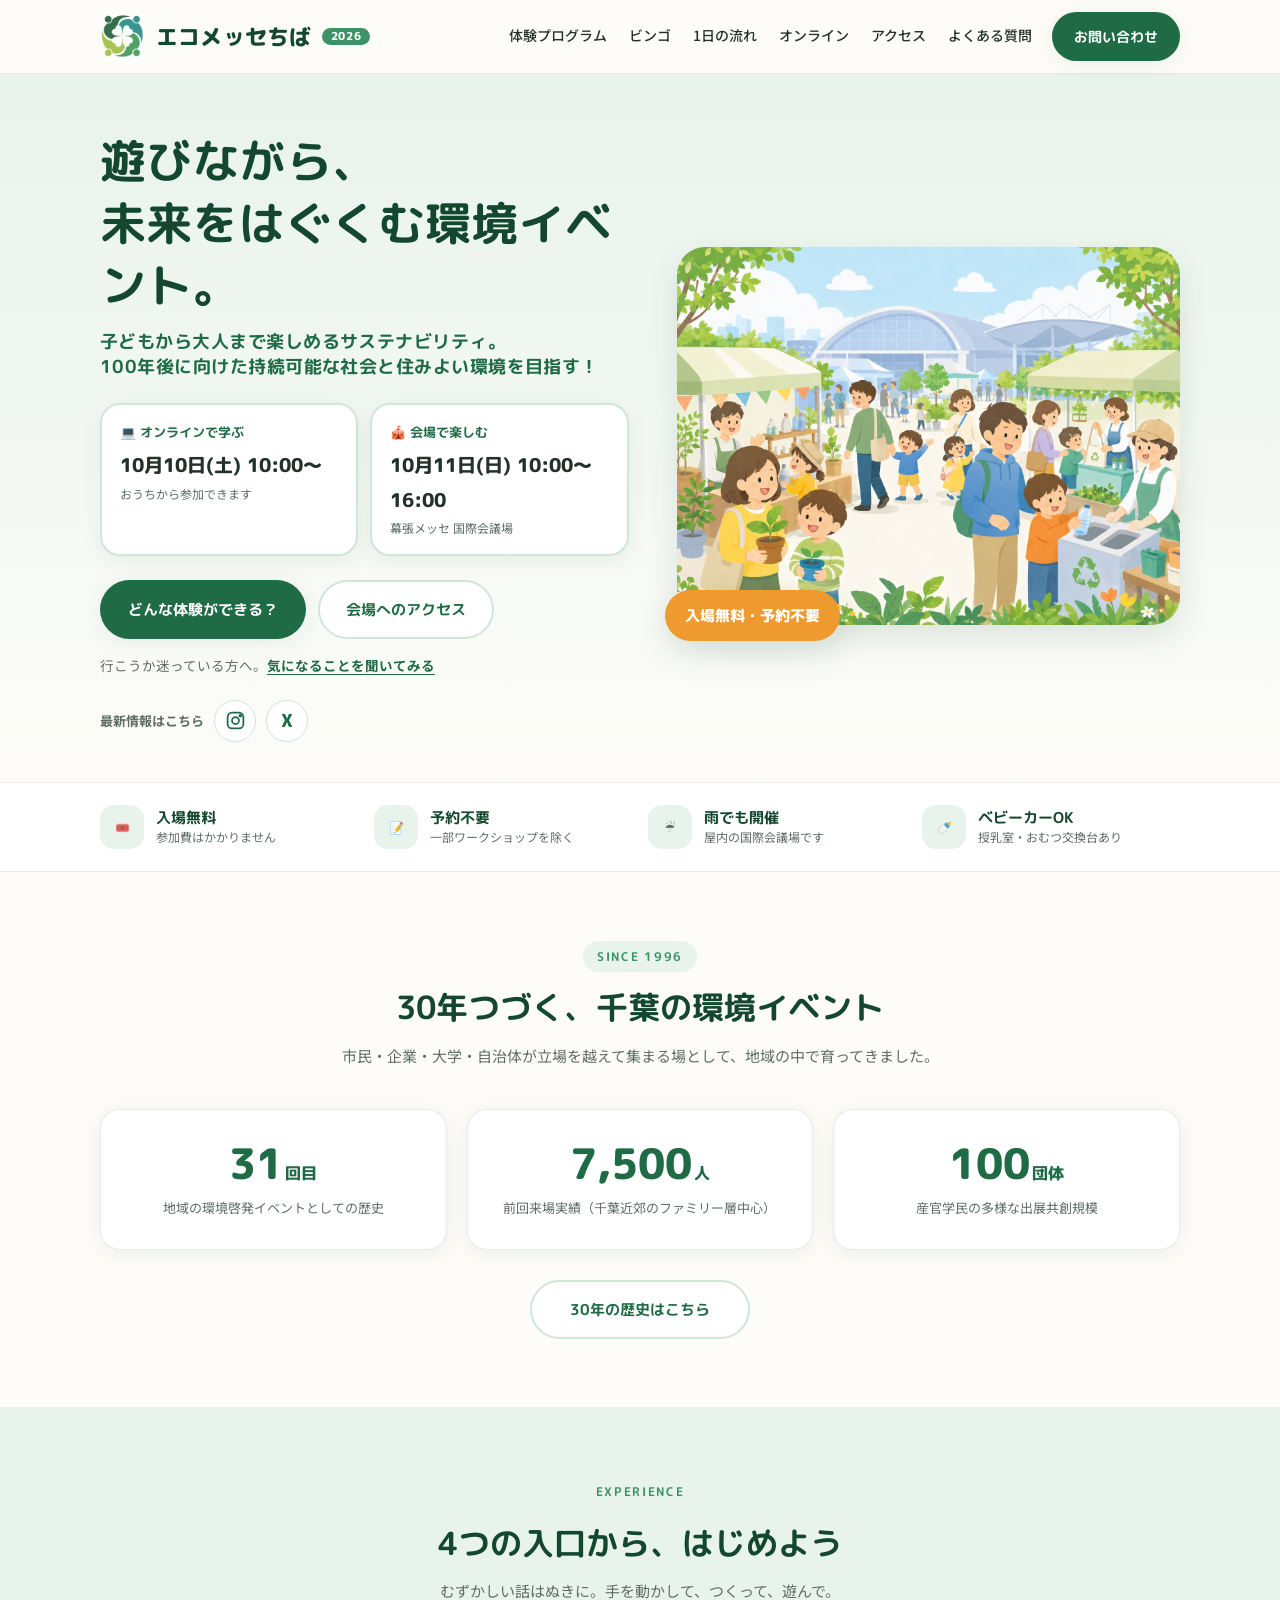
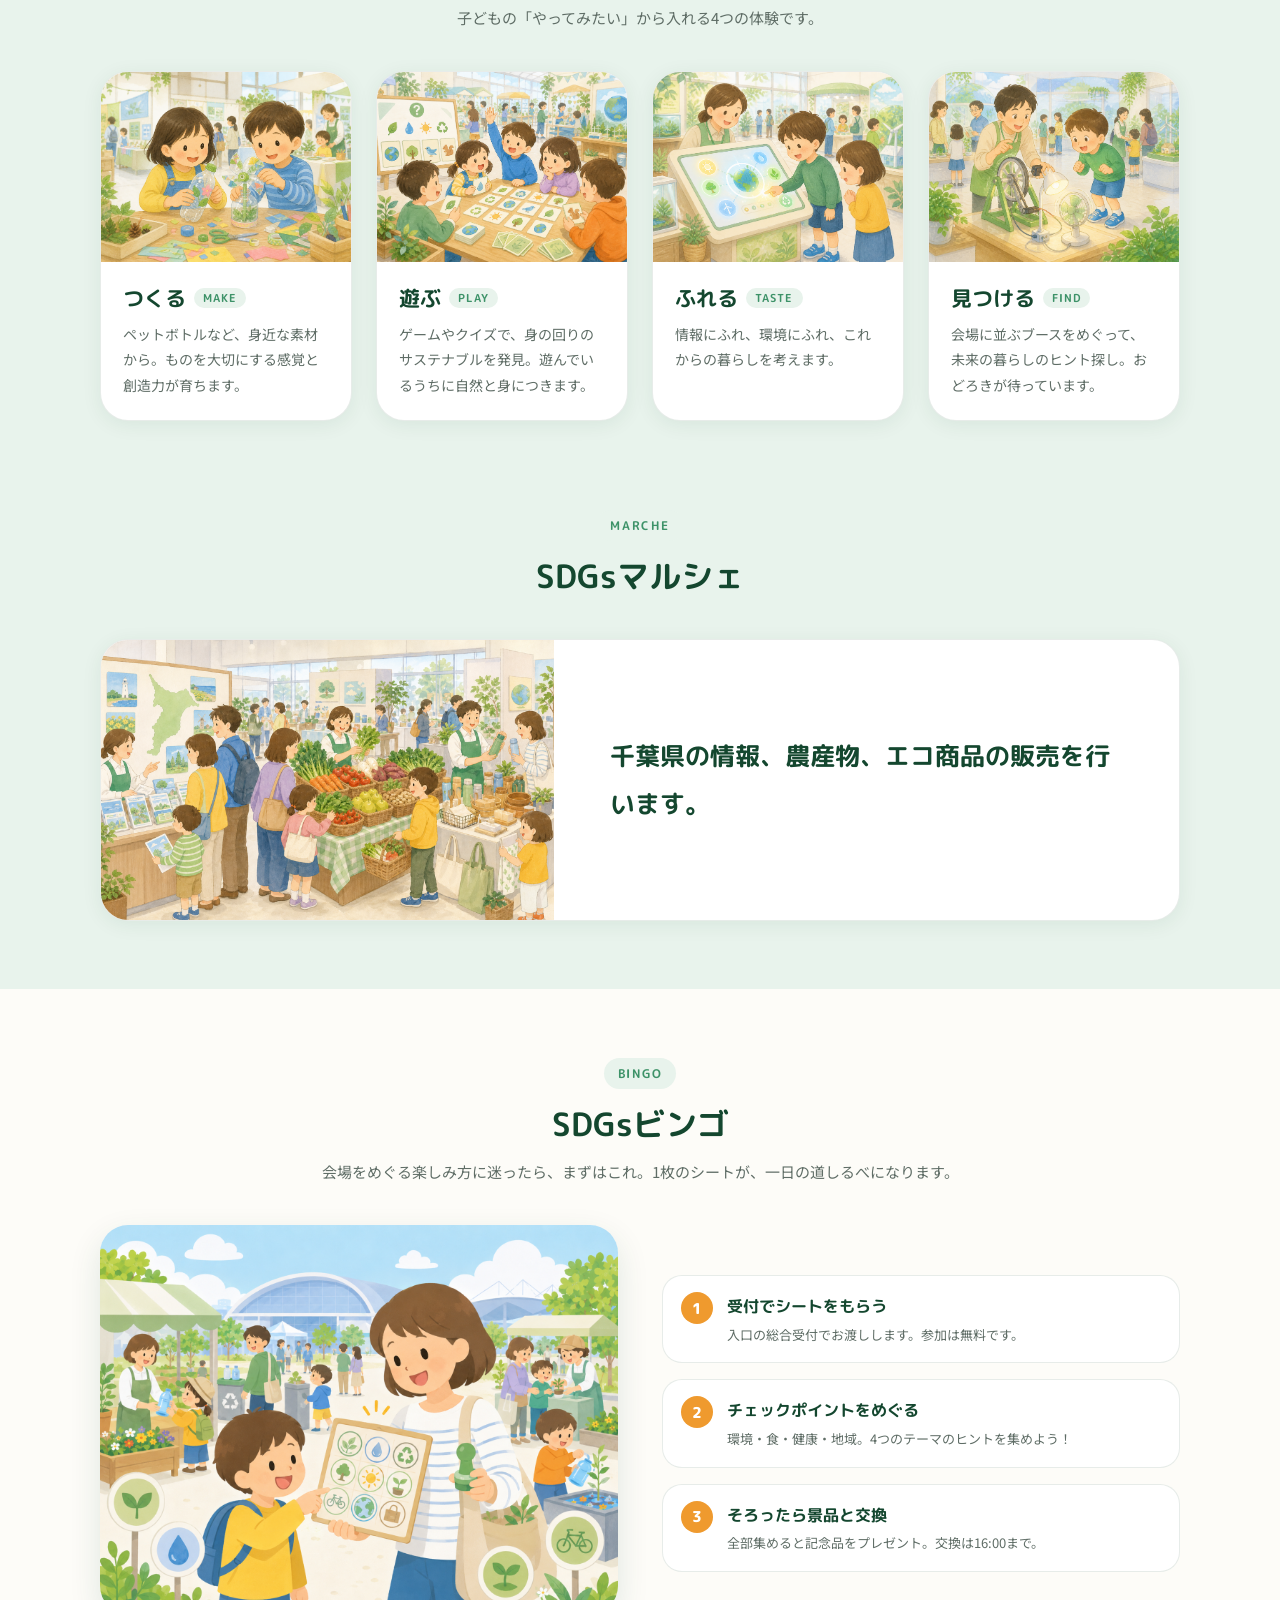
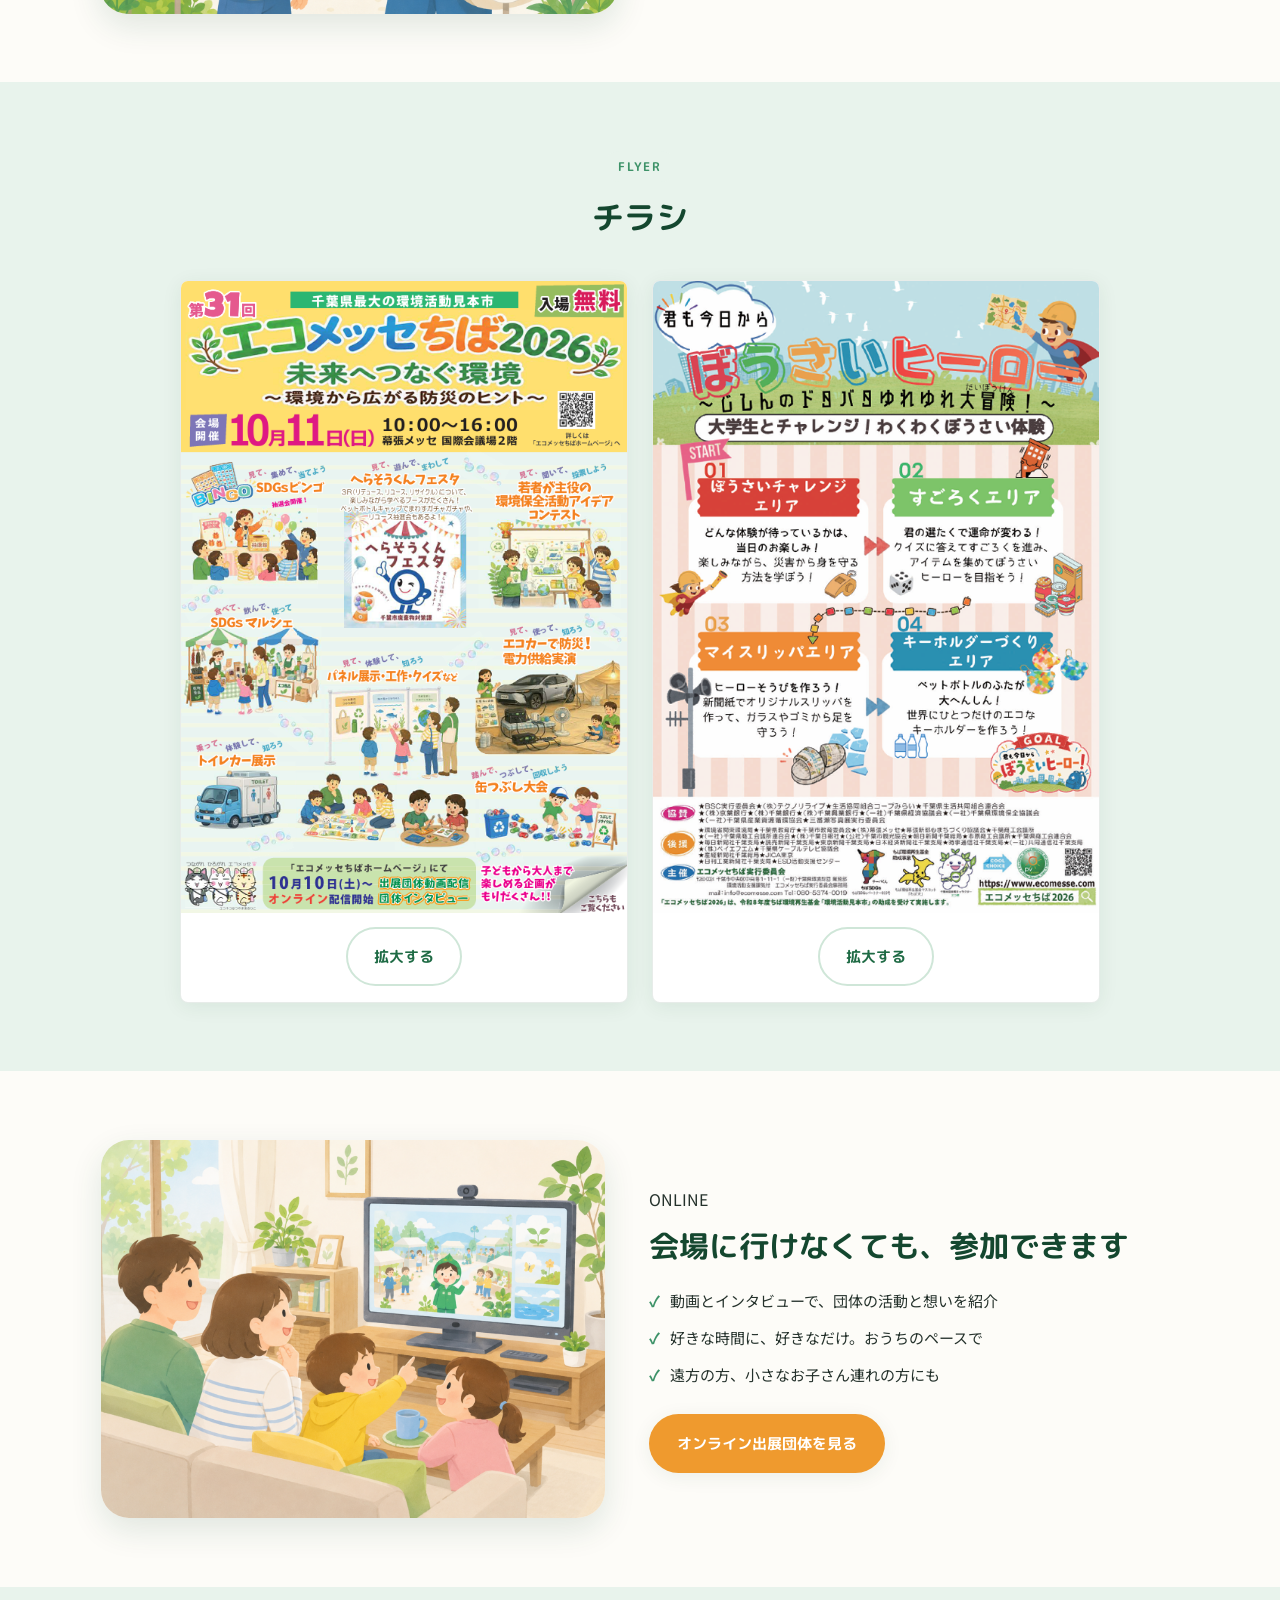
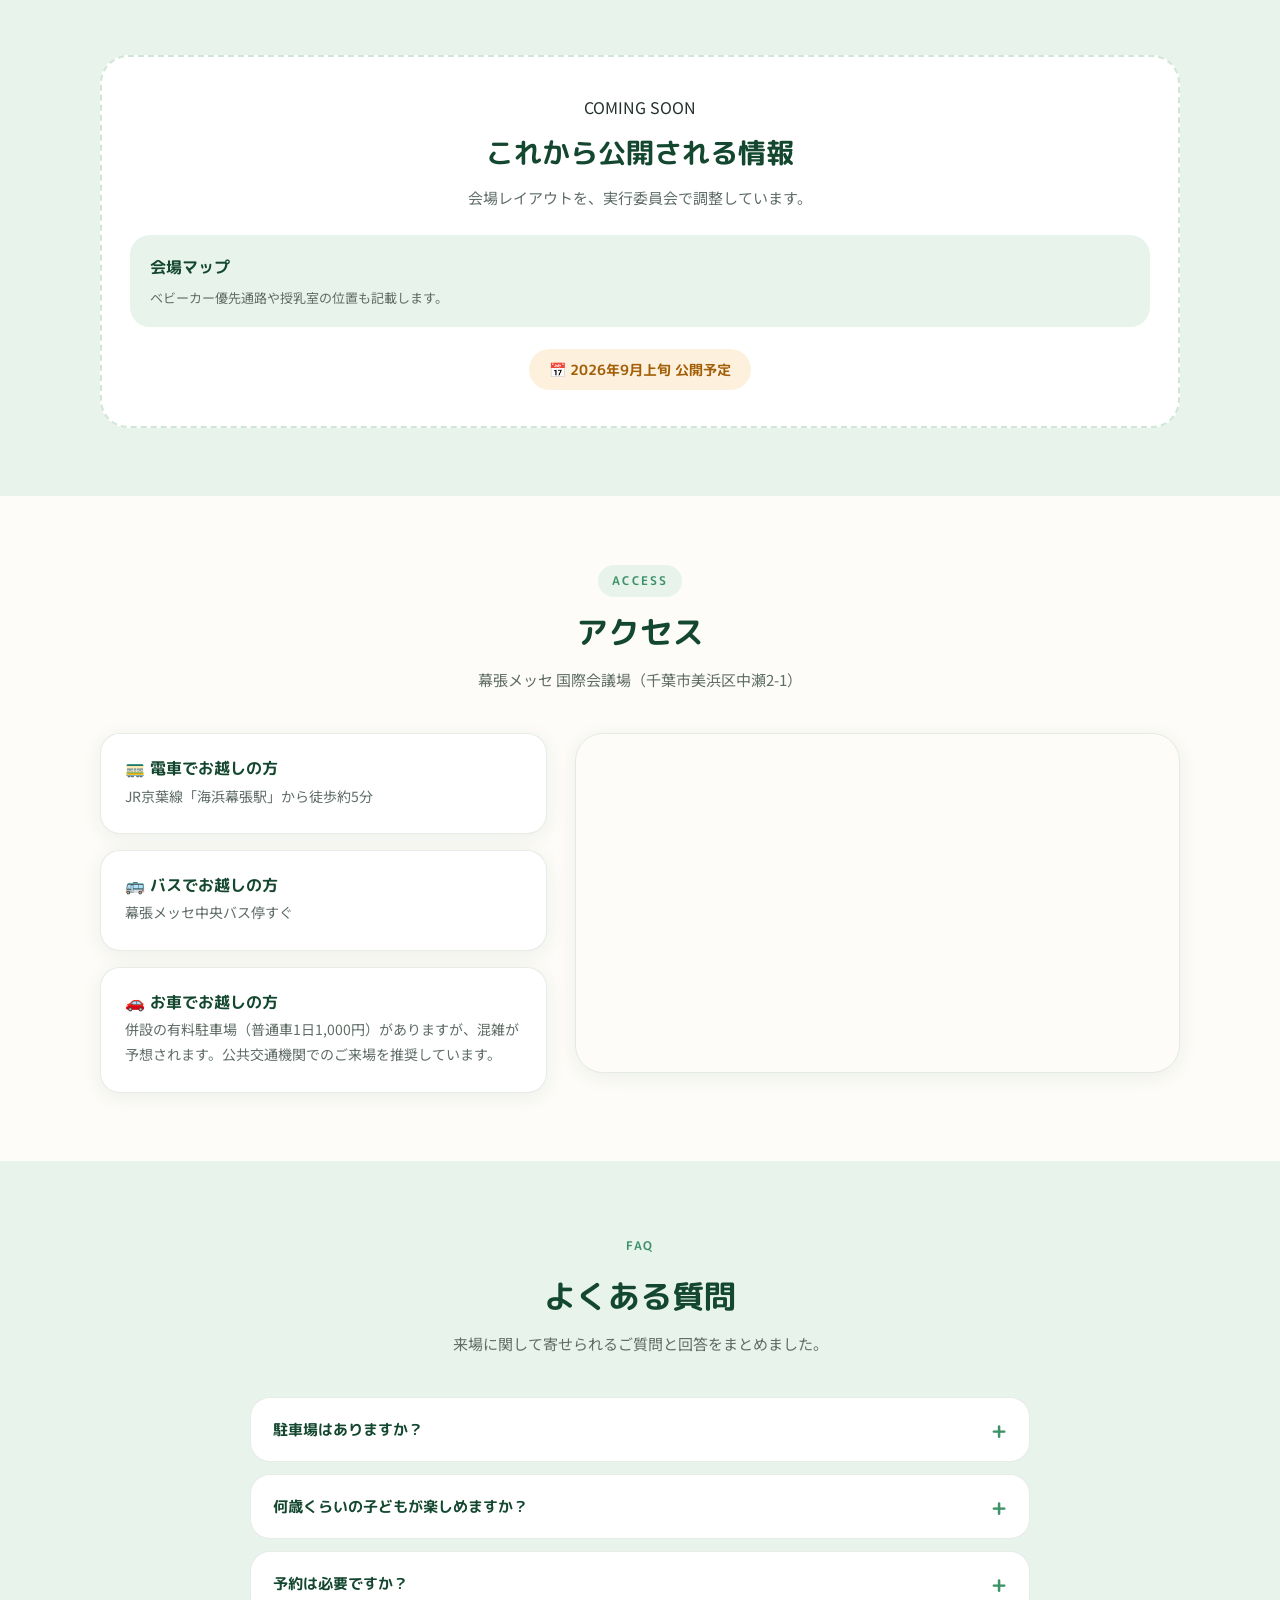
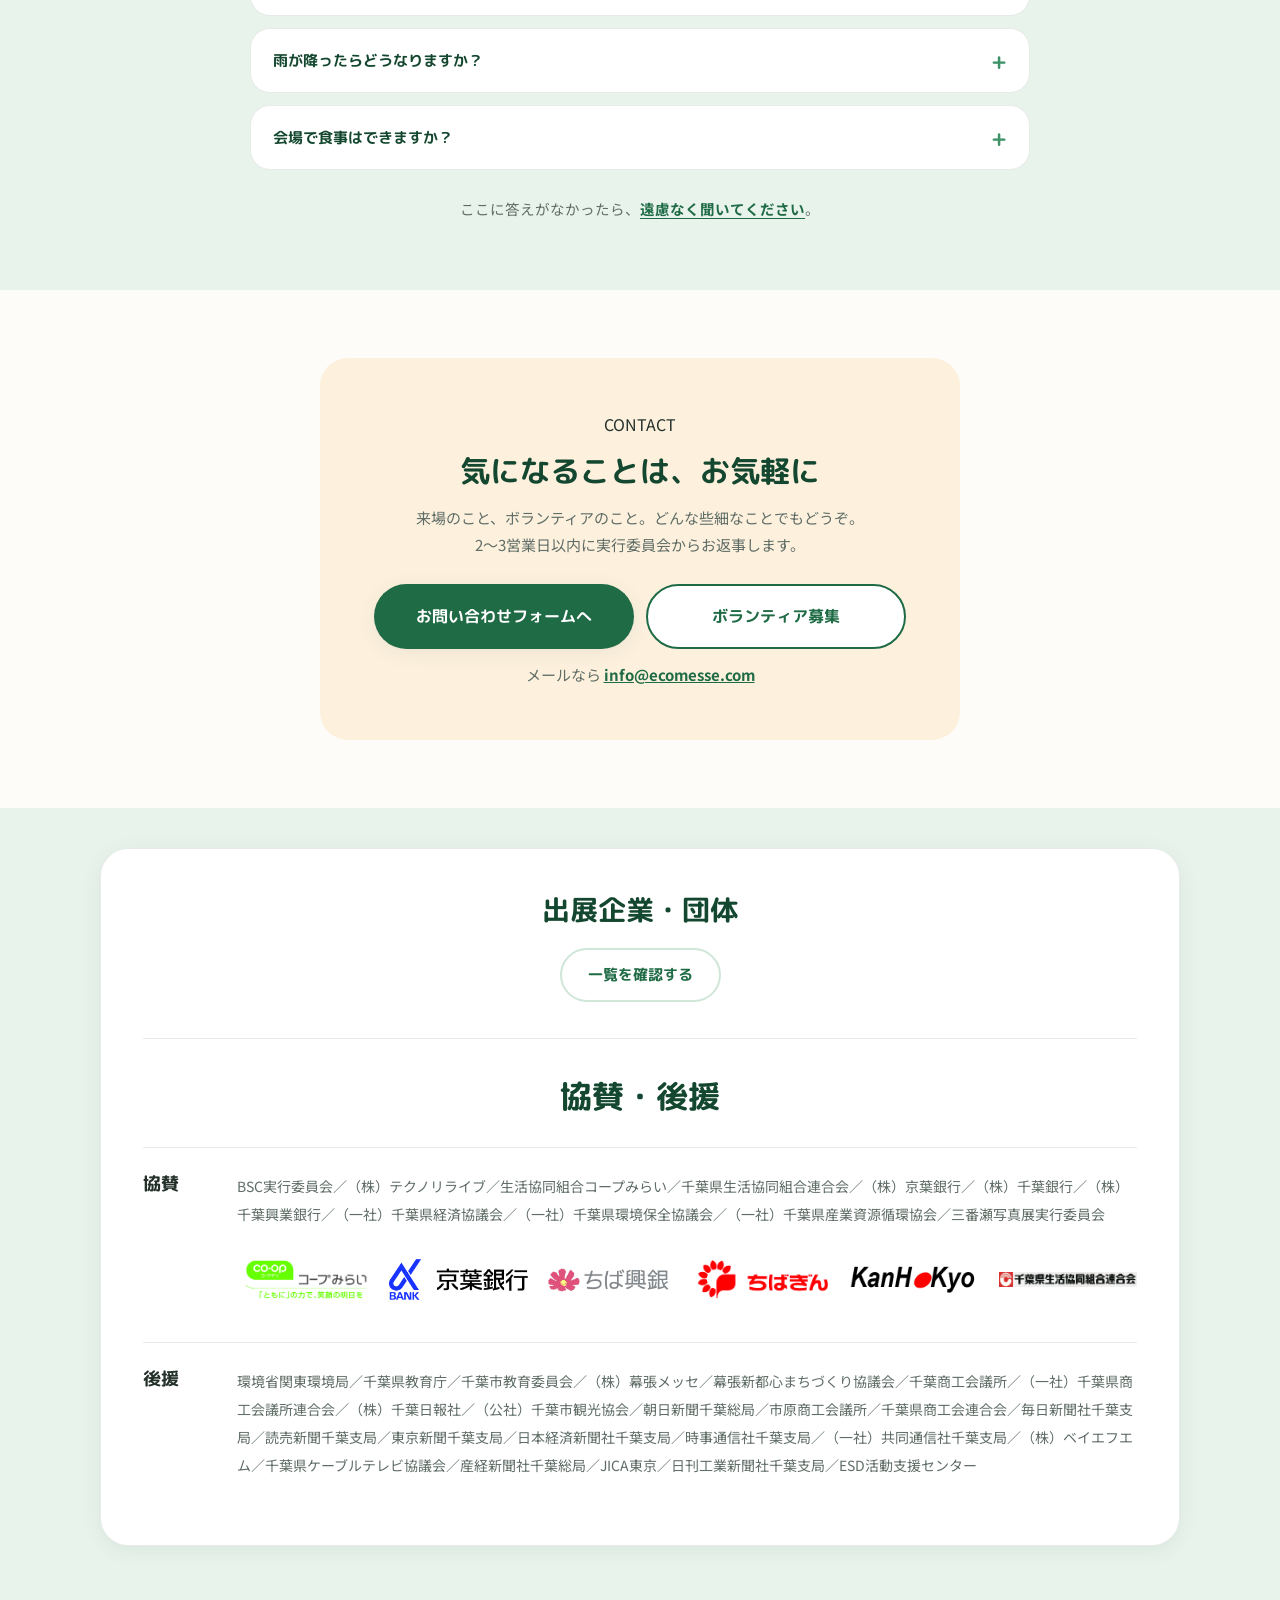
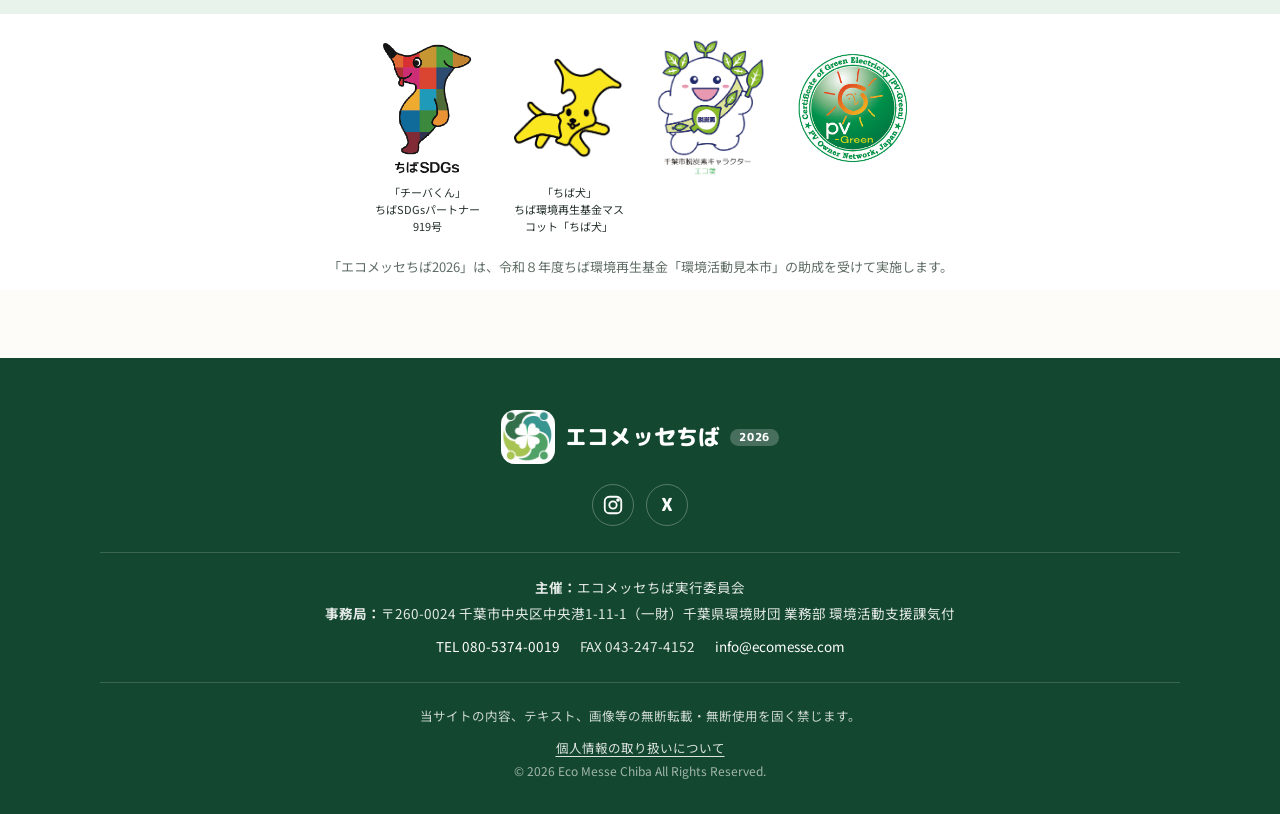
==== commit 95608c49: "Add character captions and move grant notice" ====
--- a/index.html
+++ b/index.html
@@ -177,7 +177,7 @@
           </div>
         </div>
         <div class="history-link">
-          <a class="btn btn-sub" href="documents/ecomesse-30th-report-2025.pdf" target="_blank" rel="noopener">30年の歴史はこちら</a>
+          <a class="btn btn-sub" href="documents/ecomesse-30th-report-2025.pdf" data-preview="pdf" data-preview-title="2025エコメッセちば報告書 30年のあゆみ">30年の歴史はこちら</a>
         </div>
       </div>
     </section>
@@ -316,11 +316,11 @@
         <div class="flyer-grid">
           <article class="flyer-page">
             <img src="images/fiyer-main.png" alt="2026開催チラシ メイン" loading="lazy">
-            <a class="btn btn-sub flyer-zoom" href="images/fiyer-main.png" target="_blank" rel="noopener">拡大する</a>
+            <a class="btn btn-sub flyer-zoom" href="images/fiyer-main.png" data-preview="image" data-preview-title="2026開催チラシ メイン">拡大する</a>
           </article>
           <article class="flyer-page">
             <img src="images/furaiyaer-sub.png" alt="2026開催チラシ サブ" loading="lazy">
-            <a class="btn btn-sub flyer-zoom" href="images/furaiyaer-sub.png" target="_blank" rel="noopener">拡大する</a>
+            <a class="btn btn-sub flyer-zoom" href="images/furaiyaer-sub.png" data-preview="image" data-preview-title="2026開催チラシ サブ">拡大する</a>
           </article>
         </div>
       </div>
@@ -401,7 +401,7 @@
             </div>
           </div>
           <div class="map">
-            <iframe src="https://www.google.com/maps?q=%E5%B9%95%E5%BC%B5%E3%83%A1%E3%83%83%E3%82%BB%E5%9B%BD%E9%9A%9B%E4%BC%9A%E8%AD%B0%E5%A0%B4&output=embed" title="幕張メッセ国際会議場のGoogleマップ" allowfullscreen loading="lazy" referrerpolicy="no-referrer-when-downgrade"></iframe>
+            <iframe src="https://www.google.com/maps/embed?pb=!1m14!1m8!1m3!1d12969.039240912904!2d140.036906!3d35.6468568!3m2!1i1024!2i768!4f13.1!3m3!1m2!1s0x602281004db7b8f5%3A0x2e0be2da854d60ca!2z5bmV5by144Oh44OD44K75Zu96Zqb5Lya6K2w5aC0!5e0!3m2!1sja!2sjp!4v1788975206798!5m2!1sja!2sjp" title="幕張メッセ国際会議場のGoogleマップ" allowfullscreen loading="lazy" referrerpolicy="strict-origin-when-cross-origin"></iframe>
           </div>
         </div>
       </div>
@@ -501,13 +501,35 @@
 
   </main>
 
+  <dialog class="preview-dialog" id="preview-dialog" aria-labelledby="preview-title">
+    <div class="preview-dialog-head">
+      <h2 id="preview-title"></h2>
+      <button class="btn btn-sub preview-dialog-close" id="preview-close" type="button" aria-label="プレビューを閉じる">× 閉じる</button>
+    </div>
+    <div class="preview-dialog-body">
+      <iframe id="preview-frame" title="資料プレビュー" hidden></iframe>
+      <img id="preview-image" alt="" hidden>
+    </div>
+  </dialog>
+
   <div class="footer-characters" aria-label="エコメッセちば応援キャラクター">
     <div class="wrap footer-characters-inner">
-      <img src="images/SDGsチーバくん.png" alt="SDGsチーバくん">
-      <img src="images/ちば犬.png" alt="ちば犬">
-      <img src="images/エコ葉.png" alt="エコ葉">
-      <img src="images/PVgreen.png" alt="PV Green">
+      <figure class="footer-character">
+        <img src="images/SDGsチーバくん.png" alt="SDGsチーバくん">
+        <figcaption>「チーバくん」<br>ちばSDGsパートナー919号</figcaption>
+      </figure>
+      <figure class="footer-character">
+        <img src="images/ちば犬.png" alt="ちば犬">
+        <figcaption>「ちば犬」<br>ちば環境再生基金マスコット「ちば犬」</figcaption>
+      </figure>
+      <figure class="footer-character">
+        <img src="images/エコ葉.png" alt="エコ葉">
+      </figure>
+      <figure class="footer-character">
+        <img src="images/PVgreen.png" alt="PV Green">
+      </figure>
     </div>
+    <p class="wrap footer-characters-grant">「エコメッセちば2026」は、令和８年度ちば環境再生基金「環境活動見本市」の助成を受けて実施します。</p>
   </div>
 
   <!-- ===== フッター ===== -->
@@ -541,7 +563,6 @@
       </div>
 
       <div class="footer-bottom">
-        <p class="footer-grant">「エコメッセちば2026」は、令和８年度ちば環境再生基金「環境活動見本市」の助成を受けて実施します。</p>
         <p class="footer-notice">当サイトの内容、テキスト、画像等の無断転載・無断使用を固く禁じます。</p>
         <p><a class="footer-privacy" href="privacy.html">個人情報の取り扱いについて</a></p>
         <p>&copy; 2026 Eco Messe Chiba All Rights Reserved.</p>
@@ -561,5 +582,6 @@
   <script src="marche-data.js"></script>
   <script src="online-data.js"></script>
   <script src="exhibitors.js"></script>
+  <script src="preview.js"></script>
 </body>
 </html>
--- a/kuro.css
+++ b/kuro.css
@@ -735,6 +735,62 @@
   margin: 14px auto 16px;
 }
 
+.preview-dialog {
+  width: min(1100px, calc(100vw - 32px));
+  height: min(900px, calc(100vh - 32px));
+  padding: 0;
+  overflow: hidden;
+  border: 1px solid var(--line);
+  border-radius: 8px;
+  background: #fff;
+  box-shadow: var(--shadow-lift);
+}
+
+.preview-dialog::backdrop {
+  background: rgba(10, 47, 36, 0.72);
+}
+
+.preview-dialog-head {
+  display: flex;
+  align-items: center;
+  justify-content: space-between;
+  gap: 16px;
+  min-height: 72px;
+  padding: 12px 18px;
+  border-bottom: 1px solid var(--line);
+}
+
+.preview-dialog-head h2 {
+  font-size: 17px;
+  line-height: 1.5;
+}
+
+.preview-dialog-close {
+  flex: 0 0 auto;
+  padding: 10px 18px;
+}
+
+.preview-dialog-body {
+  height: calc(100% - 72px);
+  overflow: auto;
+  background: var(--green-100);
+}
+
+.preview-dialog iframe {
+  width: 100%;
+  height: 100%;
+  border: 0;
+  background: #fff;
+}
+
+.preview-dialog img {
+  display: block;
+  width: auto;
+  max-width: 100%;
+  height: auto;
+  margin: 0 auto;
+}
+
 @media (max-width: 640px) {
   .flyer-grid {
     grid-template-columns: repeat(2, minmax(0, 1fr));
@@ -746,6 +802,29 @@
     min-width: 0;
     padding: 9px 6px;
     font-size: 13px;
+  }
+
+  .preview-dialog {
+    width: calc(100vw - 16px);
+    height: calc(100vh - 16px);
+  }
+
+  .preview-dialog-head {
+    min-height: 64px;
+    padding: 8px 10px;
+  }
+
+  .preview-dialog-head h2 {
+    font-size: 14px;
+  }
+
+  .preview-dialog-close {
+    padding: 8px 10px;
+    font-size: 13px;
+  }
+
+  .preview-dialog-body {
+    height: calc(100% - 64px);
   }
 }
 
@@ -1904,14 +1983,35 @@
   grid-template-columns: repeat(4, minmax(0, 110px));
   justify-content: center;
   gap: clamp(10px, 3vw, 32px);
-}
-
-.footer-characters img {
+  align-items: start;
+}
+
+.footer-character {
+  margin: 0;
+  text-align: center;
+}
+
+.footer-character img {
   width: 100%;
   height: 140px;
   object-fit: contain;
 }
 
+.footer-character figcaption {
+  margin-top: 6px;
+  color: var(--ink);
+  font-size: 11px;
+  line-height: 1.55;
+}
+
+.footer-characters-grant {
+  margin: 20px auto 0;
+  color: var(--ink-mute);
+  font-size: 13px;
+  line-height: 1.8;
+  text-align: center;
+}
+
 @media (max-width: 640px) {
   .footer-characters {
     padding-top: 18px;
@@ -1921,8 +2021,19 @@
     gap: 6px;
   }
 
-  .footer-characters img {
+  .footer-character img {
     height: 104px;
+  }
+
+  .footer-character figcaption {
+    font-size: 9px;
+    line-height: 1.45;
+  }
+
+  .footer-characters-grant {
+    margin-top: 16px;
+    padding-inline: 20px;
+    font-size: 11px;
   }
 }
 
@@ -2006,14 +2117,6 @@
   font-size: 12.5px;
   line-height: 1.8;
   margin-bottom: 10px;
-}
-
-.footer-grant {
-  max-width: 760px;
-  margin: 0 auto 12px;
-  color: rgba(255, 255, 255, 0.86);
-  font-size: 13px;
-  line-height: 1.8;
 }
 
 /* ── モバイル固定バー ─────────────── */
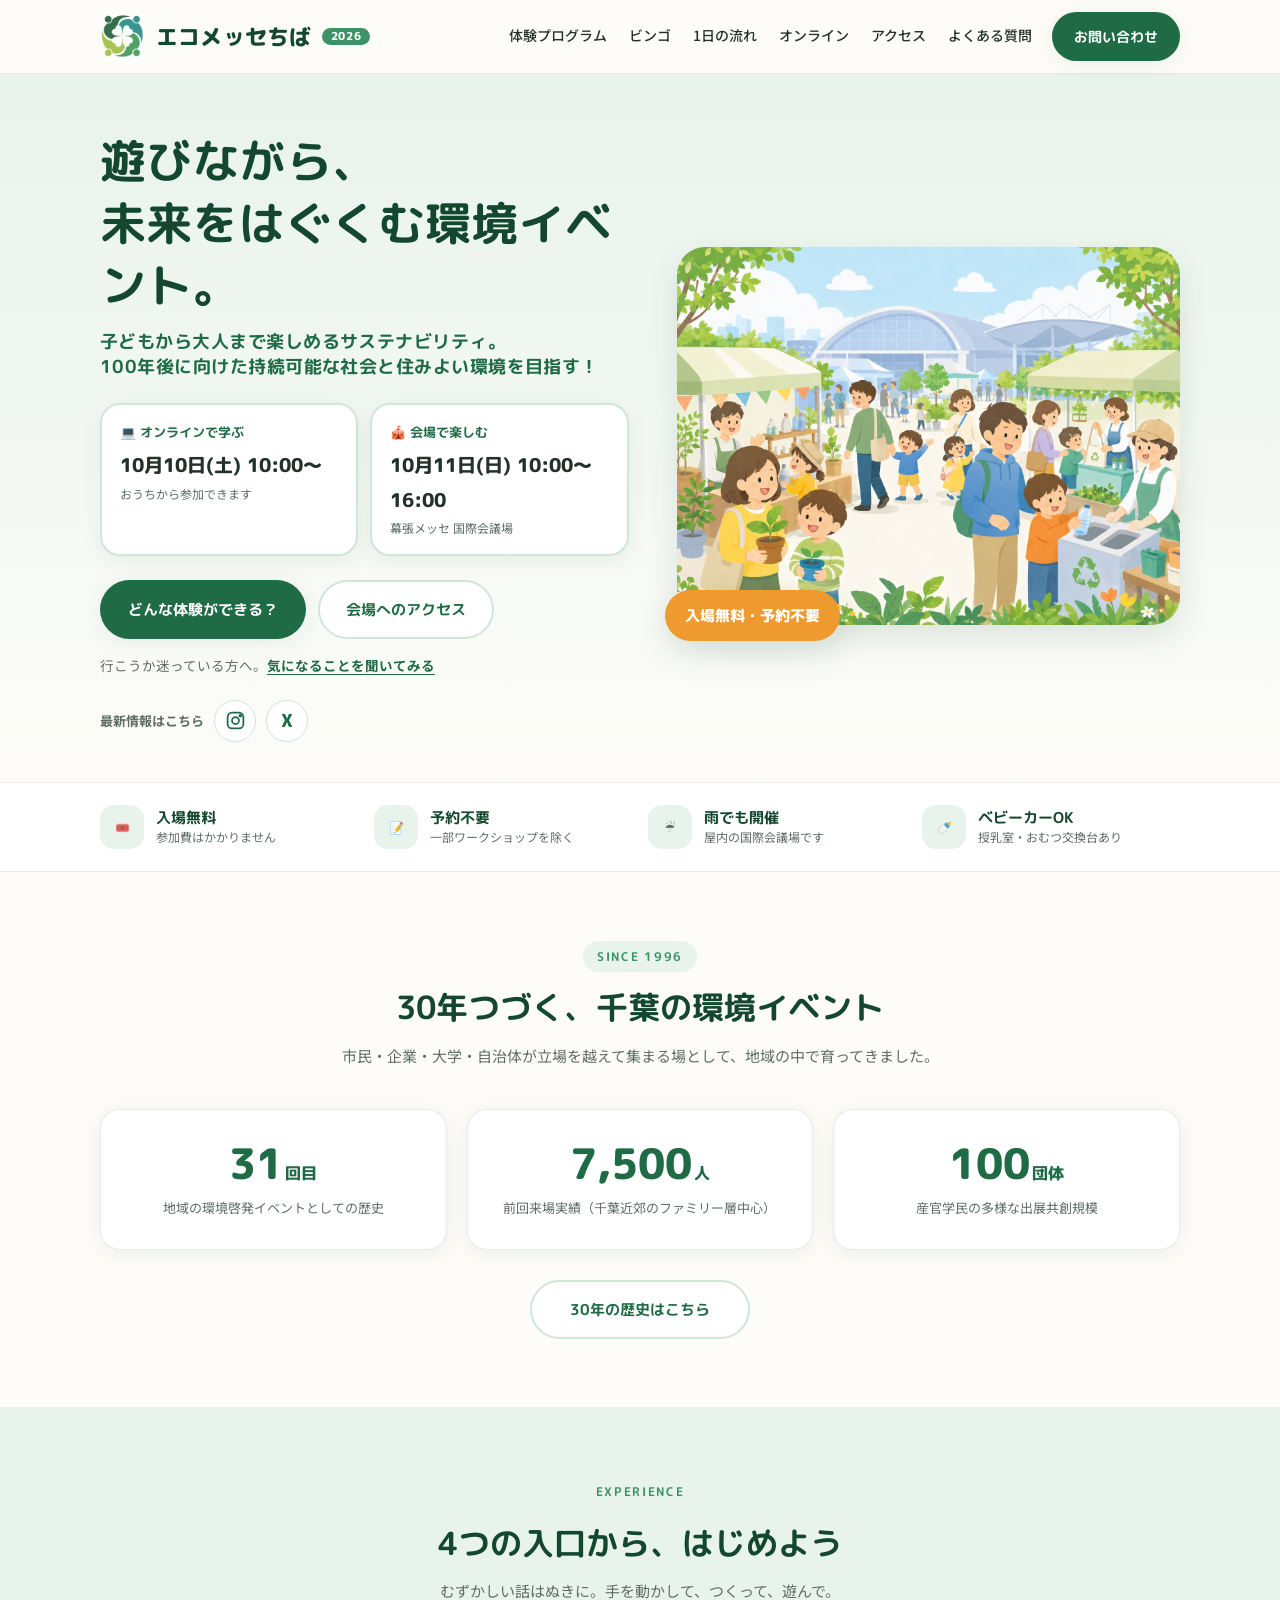
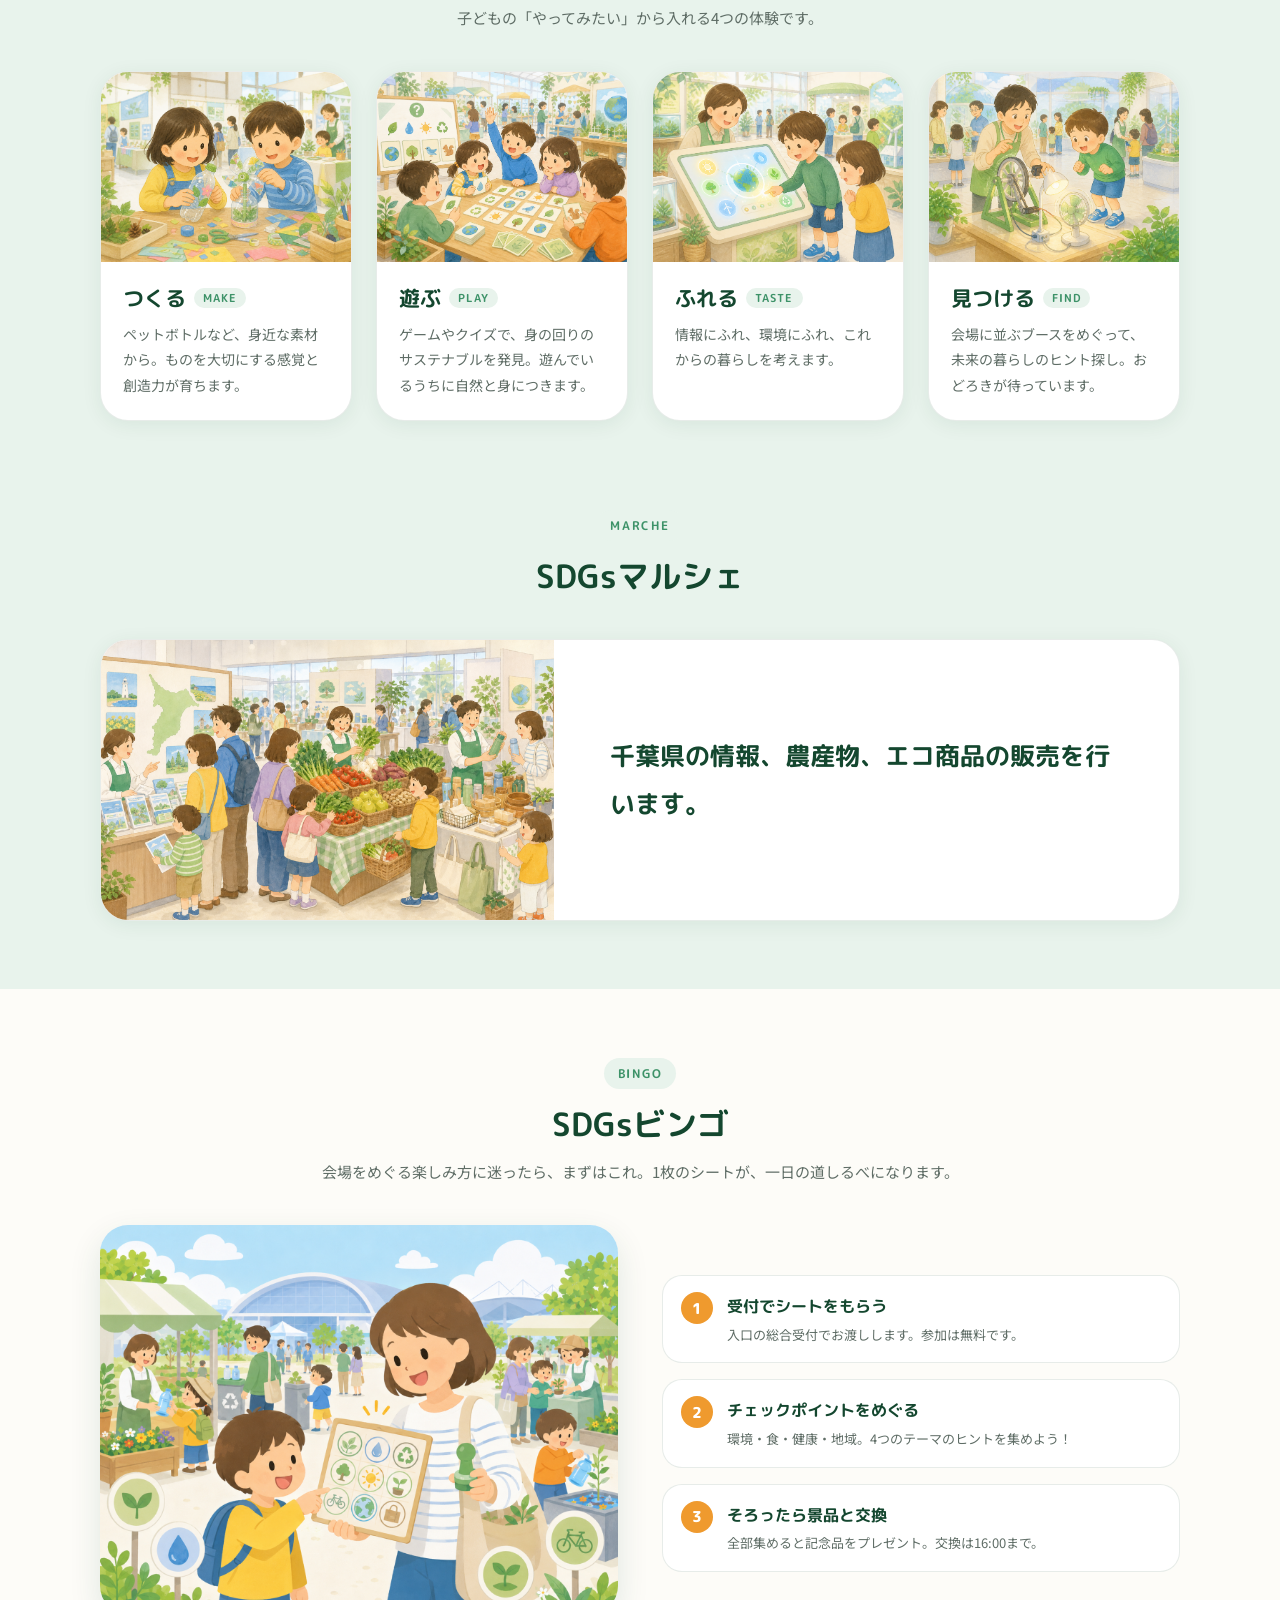
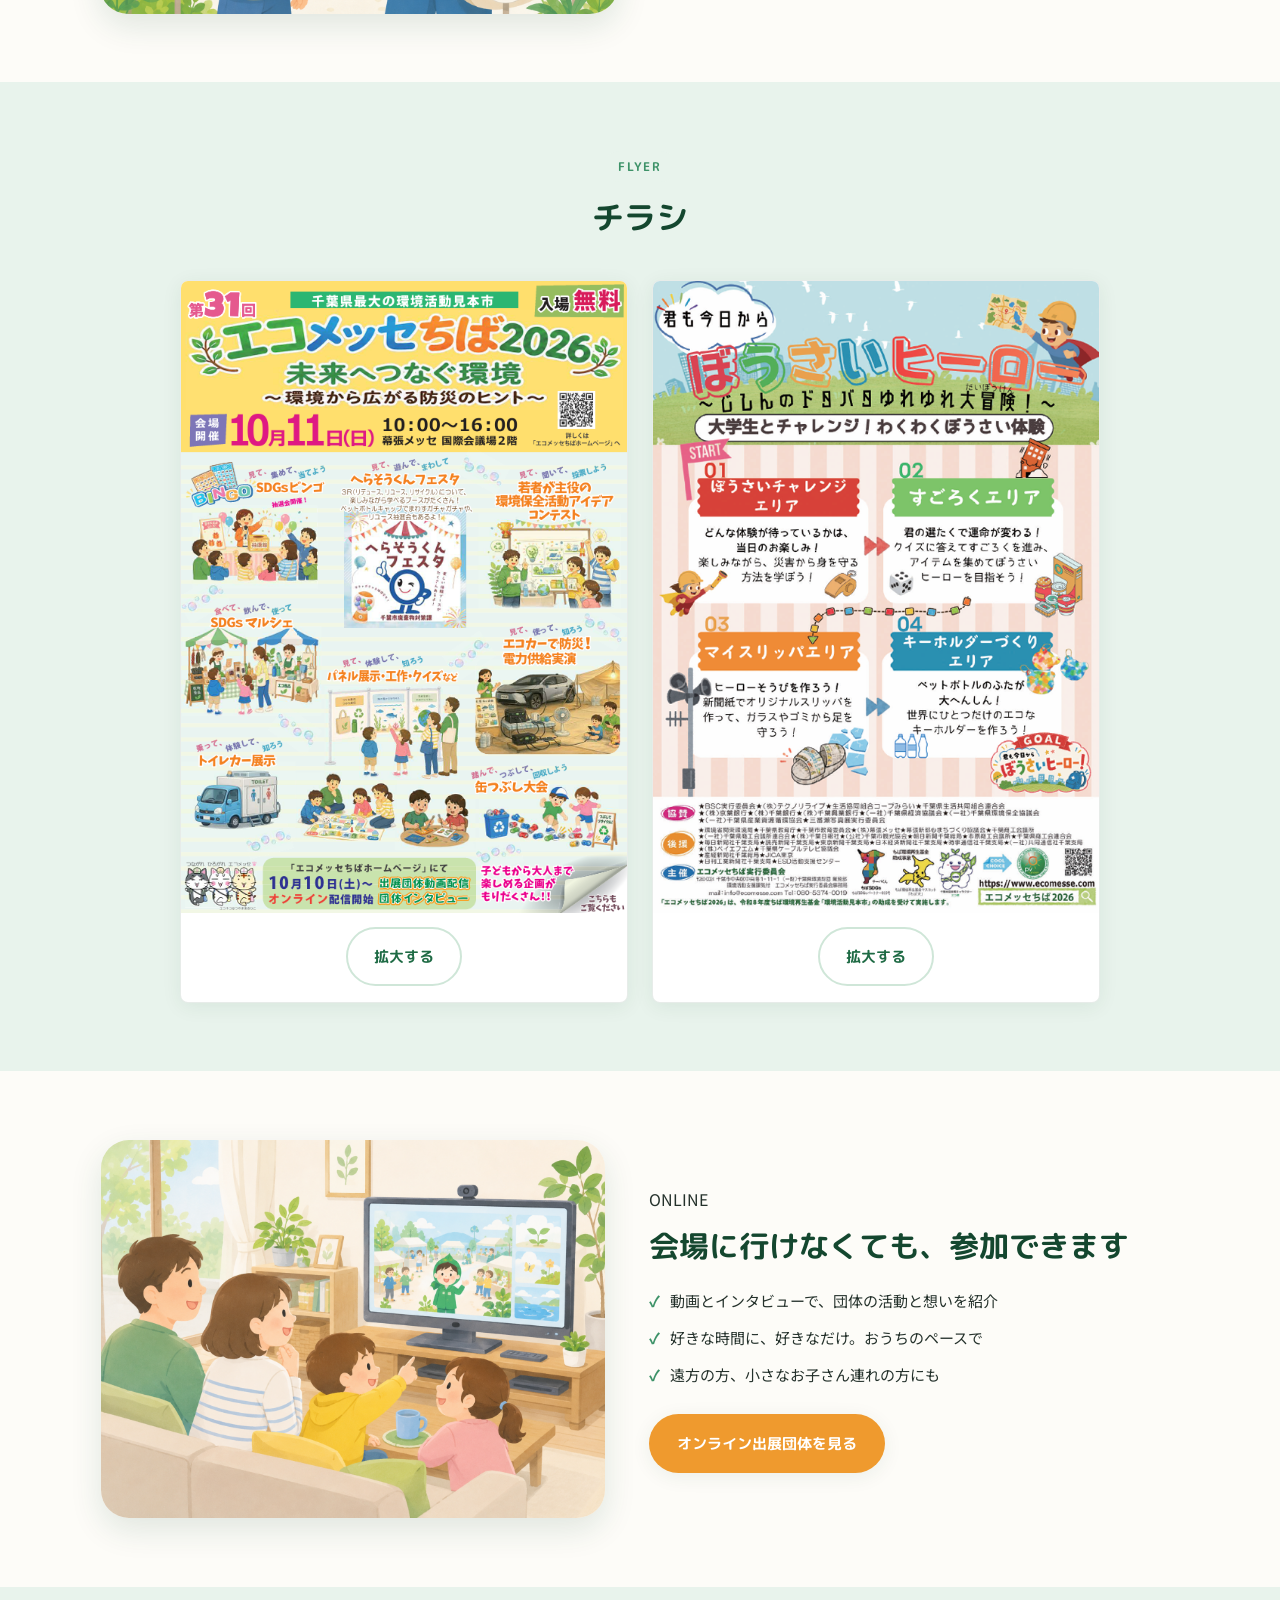
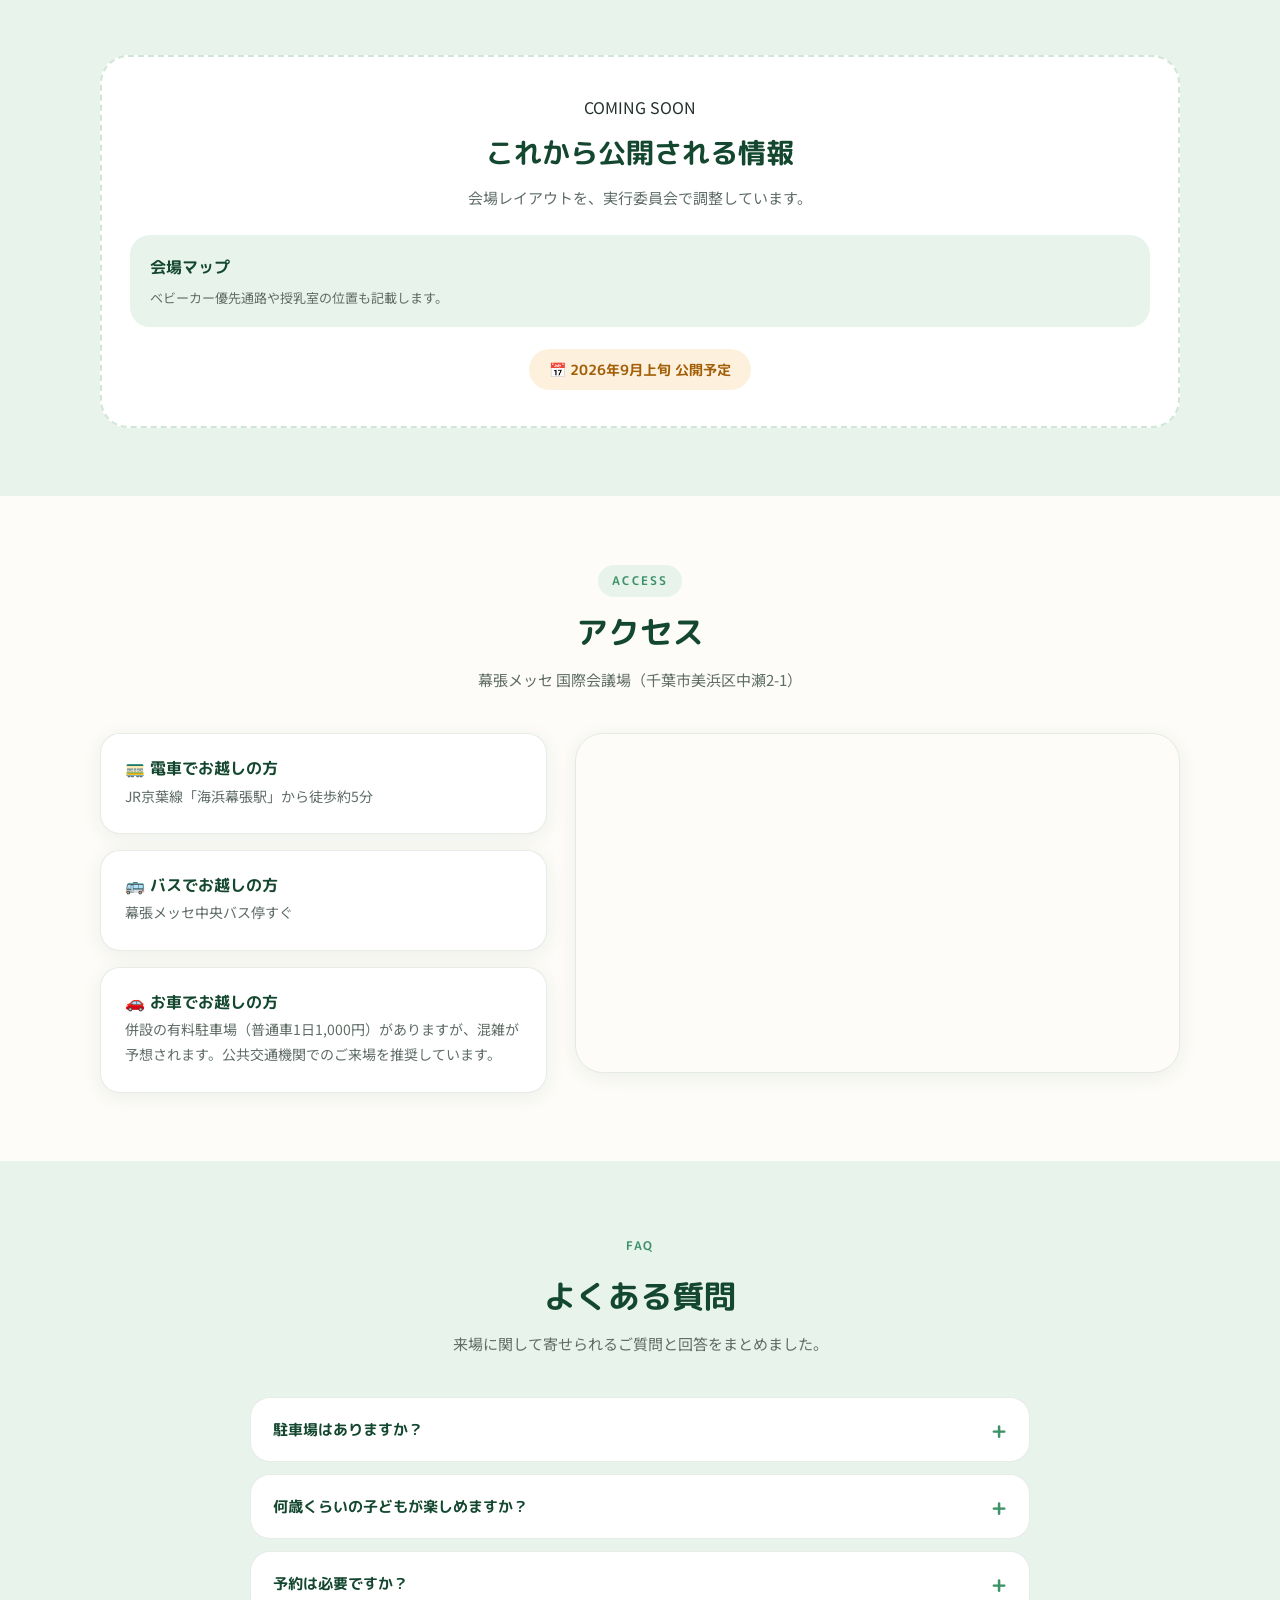
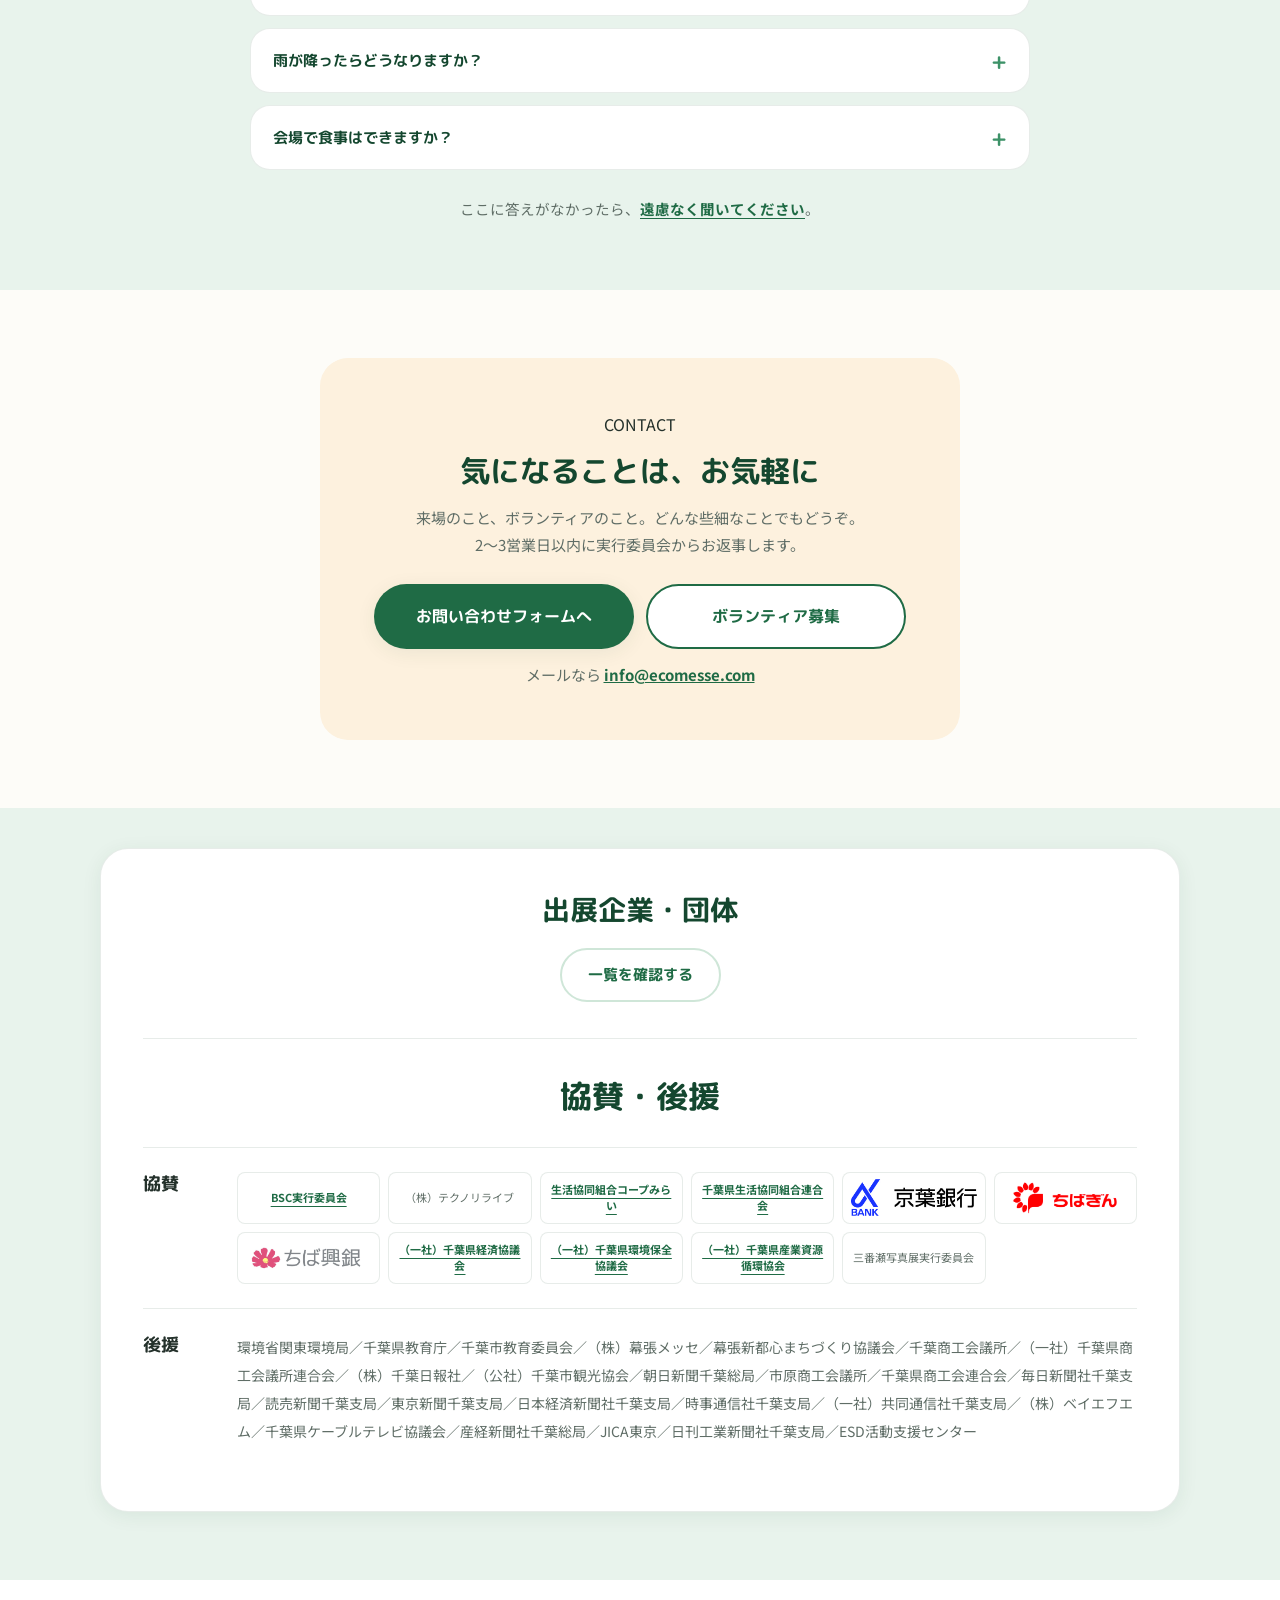
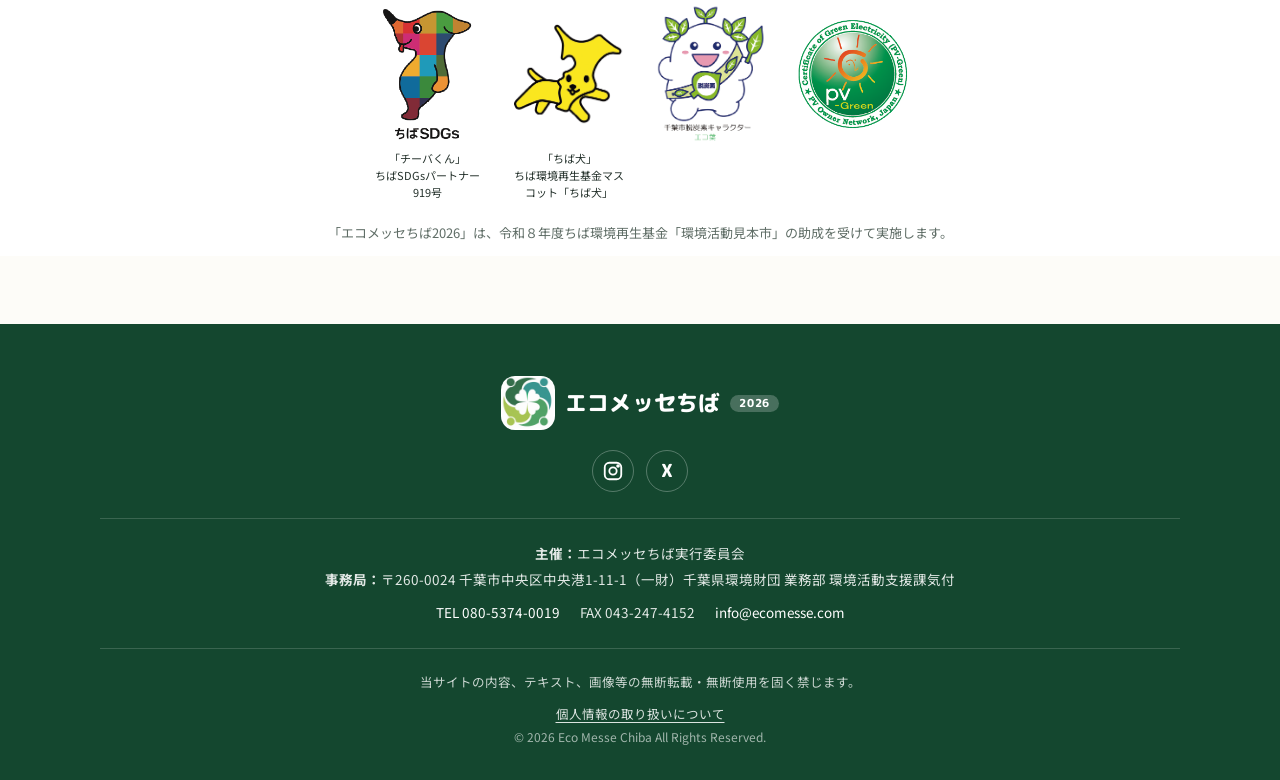
==== commit c2334412: "Update sponsor links and compact cards" ====
--- a/index.html
+++ b/index.html
@@ -480,14 +480,24 @@
           <div class="supporters-group">
             <h3>協賛</h3>
             <div class="supporters-content">
-              <p>BSC実行委員会／（株）テクノリライブ／生活協同組合コープみらい／千葉県生活協同組合連合会／（株）京葉銀行／（株）千葉銀行／（株）千葉興業銀行／（一社）千葉県経済協議会／（一社）千葉県環境保全協議会／（一社）千葉県産業資源循環協会／三番瀬写真展実行委員会</p>
-              <div class="supporters-logo-grid" aria-label="協賛団体ロゴ">
-                <img src="images/ロゴ_コープみらい.jpg" alt="生活協同組合コープみらい">
-                <img src="images/ロゴ_京葉銀行.jpg" alt="京葉銀行">
-                <img src="images/ロゴ_千葉興業銀行.jpg" alt="千葉興業銀行">
-                <img src="images/ロゴ_千葉銀行.jpg" alt="千葉銀行">
-                <img src="images/ロゴ_千葉県環境保全協議会.png" alt="千葉県環境保全協議会">
-                <img src="images/ロゴ_千葉県生活協同組合.jpg" alt="千葉県生活協同組合連合会">
+              <div class="supporters-list" aria-label="協賛団体一覧">
+                <a class="supporter-name" href="https://sdgs-creation.com/" target="_blank" rel="noopener noreferrer">BSC実行委員会</a>
+                <span class="supporter-name">（株）テクノリライブ</span>
+                <a class="supporter-name" href="https://mirai.coopnet.or.jp/" target="_blank" rel="noopener noreferrer">生活協同組合コープみらい</a>
+                <a class="supporter-name" href="https://www.chiba-kenren.jp/" target="_blank" rel="noopener noreferrer">千葉県生活協同組合連合会</a>
+                <a class="supporter-logo" href="https://www.keiyobank.co.jp/" target="_blank" rel="noopener noreferrer" aria-label="（株）京葉銀行のホームページへ">
+                  <img src="images/ロゴ_京葉銀行.jpg" alt="（株）京葉銀行">
+                </a>
+                <a class="supporter-logo" href="https://www.chibabank.co.jp/" target="_blank" rel="noopener noreferrer" aria-label="（株）千葉銀行のホームページへ">
+                  <img src="images/ロゴ_千葉銀行.jpg" alt="（株）千葉銀行">
+                </a>
+                <a class="supporter-logo" href="https://www.chibakogyo-bank.co.jp/" target="_blank" rel="noopener noreferrer" aria-label="（株）千葉興業銀行のホームページへ">
+                  <img src="images/ロゴ_千葉興業銀行.jpg" alt="（株）千葉興業銀行">
+                </a>
+                <a class="supporter-name" href="http://www.chiba-keizaikyo.jp/" target="_blank" rel="noopener noreferrer">（一社）千葉県経済協議会</a>
+                <a class="supporter-name" href="https://www.chibakanhokyo.com/" target="_blank" rel="noopener noreferrer">（一社）千葉県環境保全協議会</a>
+                <a class="supporter-name" href="https://chiba-sanpai.or.jp/" target="_blank" rel="noopener noreferrer">（一社）千葉県産業資源循環協会</a>
+                <span class="supporter-name">三番瀬写真展実行委員会</span>
               </div>
             </div>
           </div>
--- a/kuro.css
+++ b/kuro.css
@@ -657,6 +657,29 @@
   font-weight: 700;
   text-decoration: underline;
   text-underline-offset: 4px;
+}
+
+.marche-detail-links {
+  display: flex;
+  flex-direction: column;
+  align-items: flex-start;
+  margin-top: 18px;
+}
+
+.marche-detail-links .marche-detail-link {
+  margin-top: 10px;
+}
+
+.marche-instagram-icon {
+  display: inline-flex;
+  width: 28px;
+  height: 28px;
+  color: var(--green-700);
+}
+
+.marche-instagram-icon svg {
+  width: 100%;
+  height: 100%;
 }
 
 @media (max-width: 640px) {
@@ -1782,19 +1805,54 @@
   text-align: left;
 }
 
-.supporters-logo-grid {
+.supporters-list {
   display: grid;
   grid-template-columns: repeat(6, minmax(0, 1fr));
-  gap: 14px;
+  gap: 8px;
+  width: 100%;
+}
+
+.supporter-name,
+.supporter-logo {
+  min-height: 44px;
+  display: flex;
   align-items: center;
+  justify-content: center;
+  padding: 6px 8px;
+  border: 1px solid var(--line);
+  border-radius: 8px;
+  background: #fff;
+  color: var(--ink-mute);
+  font-size: 11px;
+  line-height: 1.45;
+  text-align: center;
+  text-decoration: none;
+}
+
+a.supporter-name {
+  color: var(--green-700);
+  font-weight: 700;
+  text-decoration: underline;
+  text-decoration-thickness: 1px;
+  text-underline-offset: 4px;
+}
+
+.supporter-logo img {
   width: 100%;
-  margin-top: 14px;
-}
-
-.supporters-logo-grid img {
-  width: 100%;
-  height: 76px;
+  height: 38px;
   object-fit: contain;
+}
+
+a.supporter-name:hover,
+a.supporter-logo:hover {
+  border-color: var(--green-700);
+  background: var(--green-100);
+}
+
+a.supporter-name:focus-visible,
+a.supporter-logo:focus-visible {
+  outline: 3px solid var(--sun);
+  outline-offset: 3px;
 }
 
 .supporters-group {
@@ -1831,9 +1889,14 @@
     padding: 22px 18px;
   }
 
-  .supporters-logo-grid {
+  .supporters-list {
     grid-template-columns: repeat(2, minmax(0, 1fr));
-    gap: 14px 18px;
+    gap: 8px;
+  }
+
+  .supporter-name,
+  .supporter-logo {
+    min-height: 44px;
   }
 
   .supporters-group {
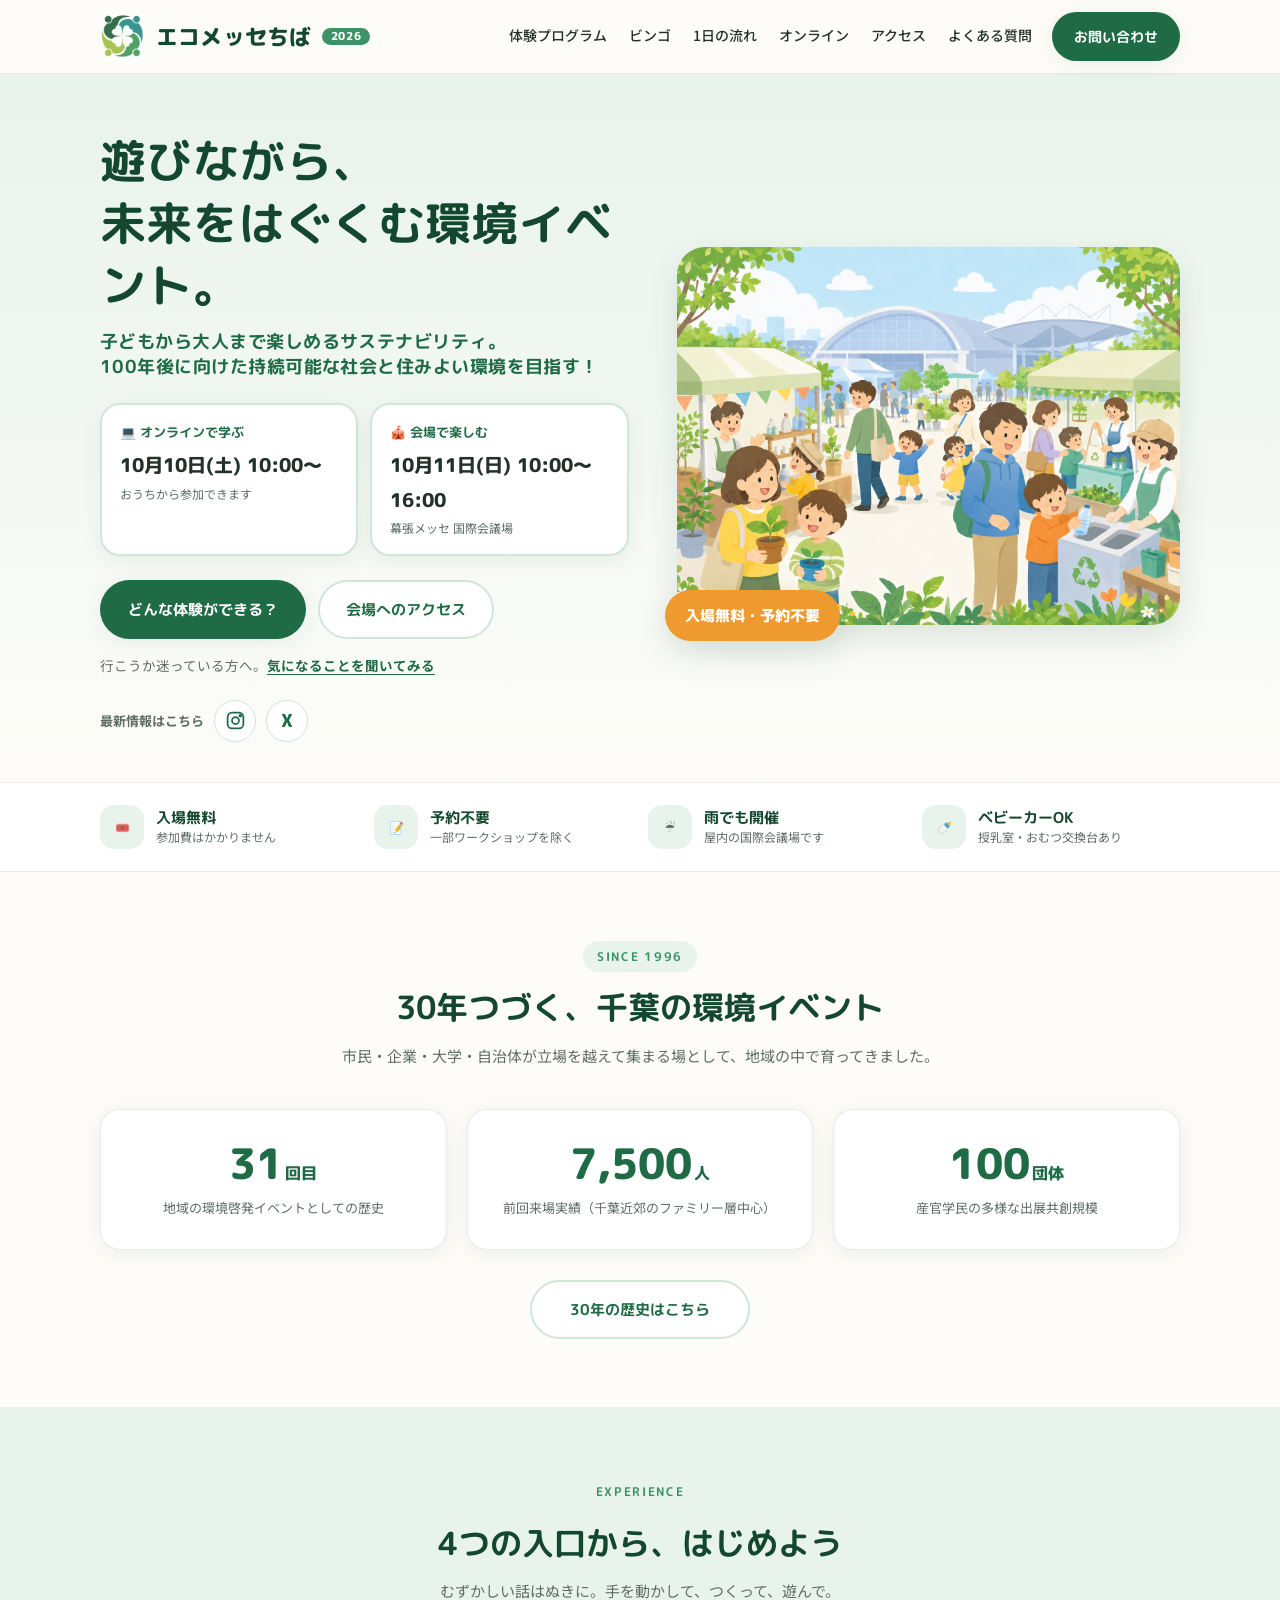
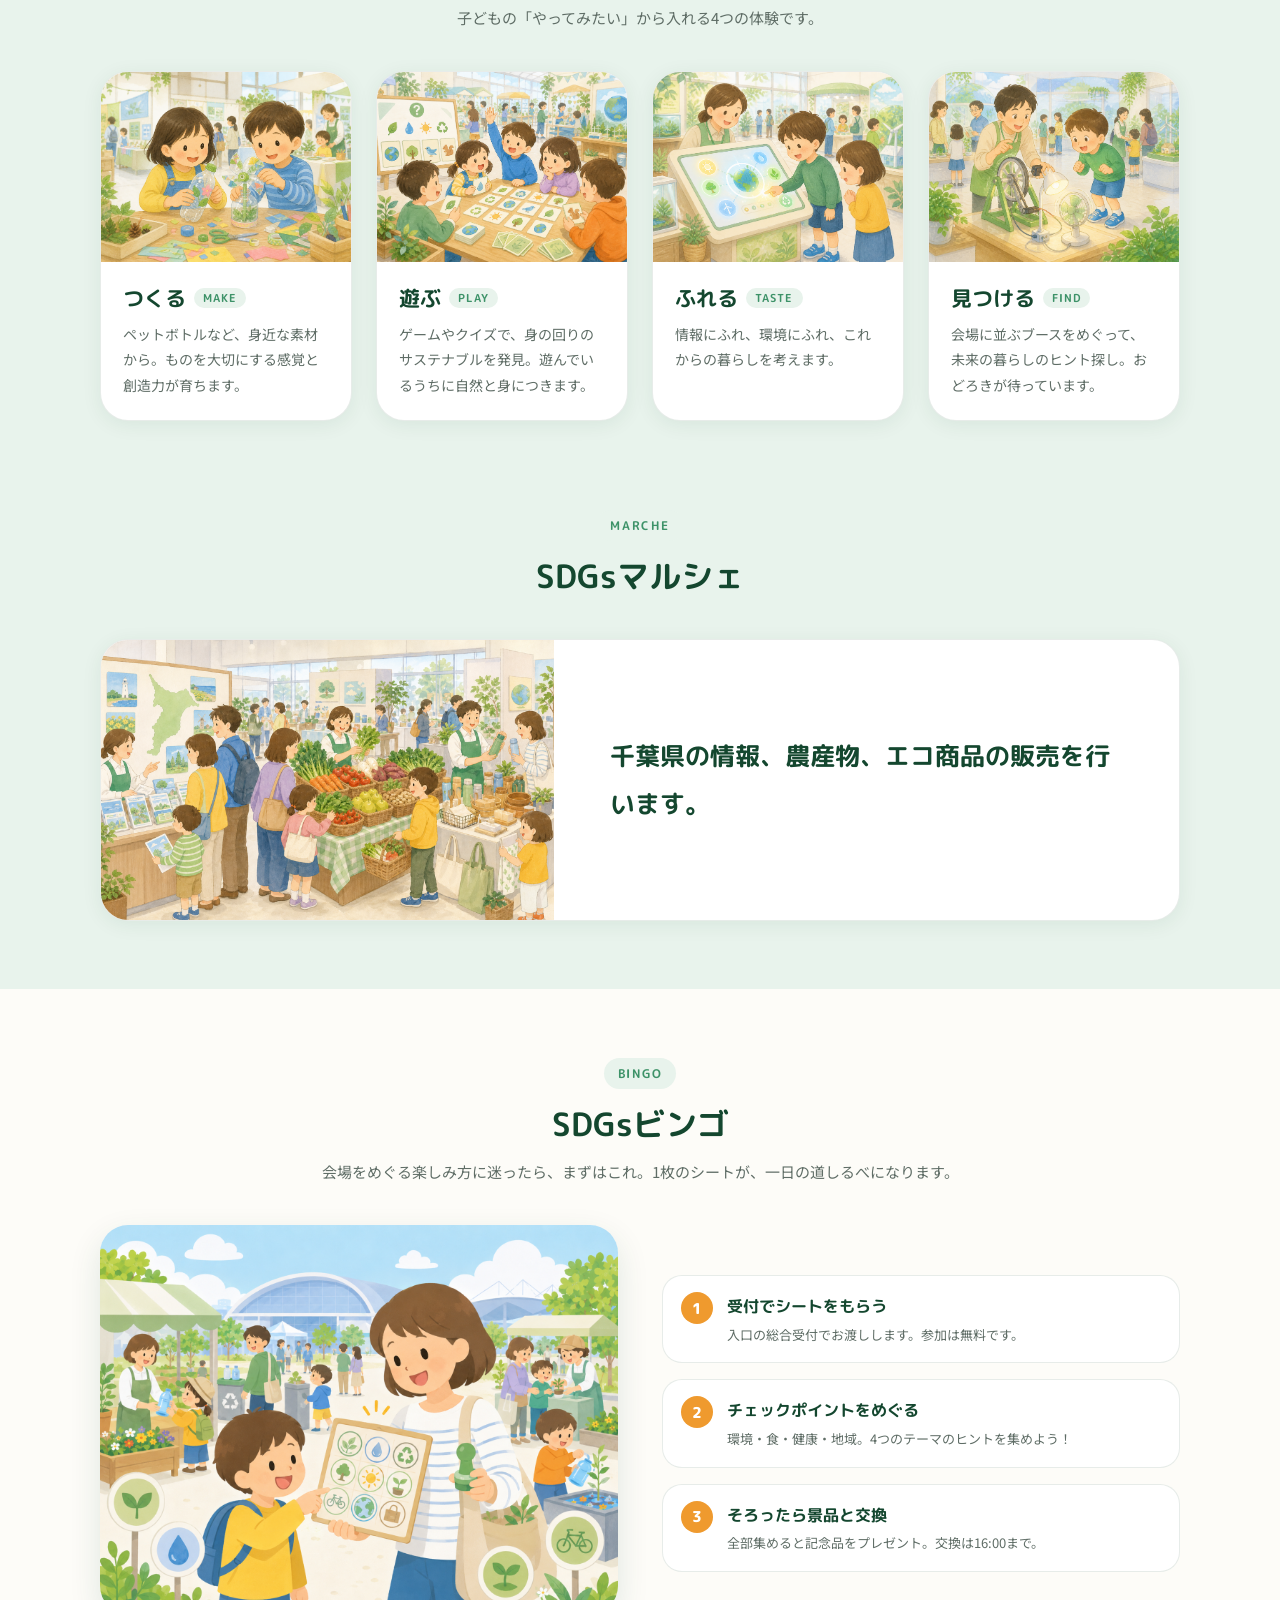
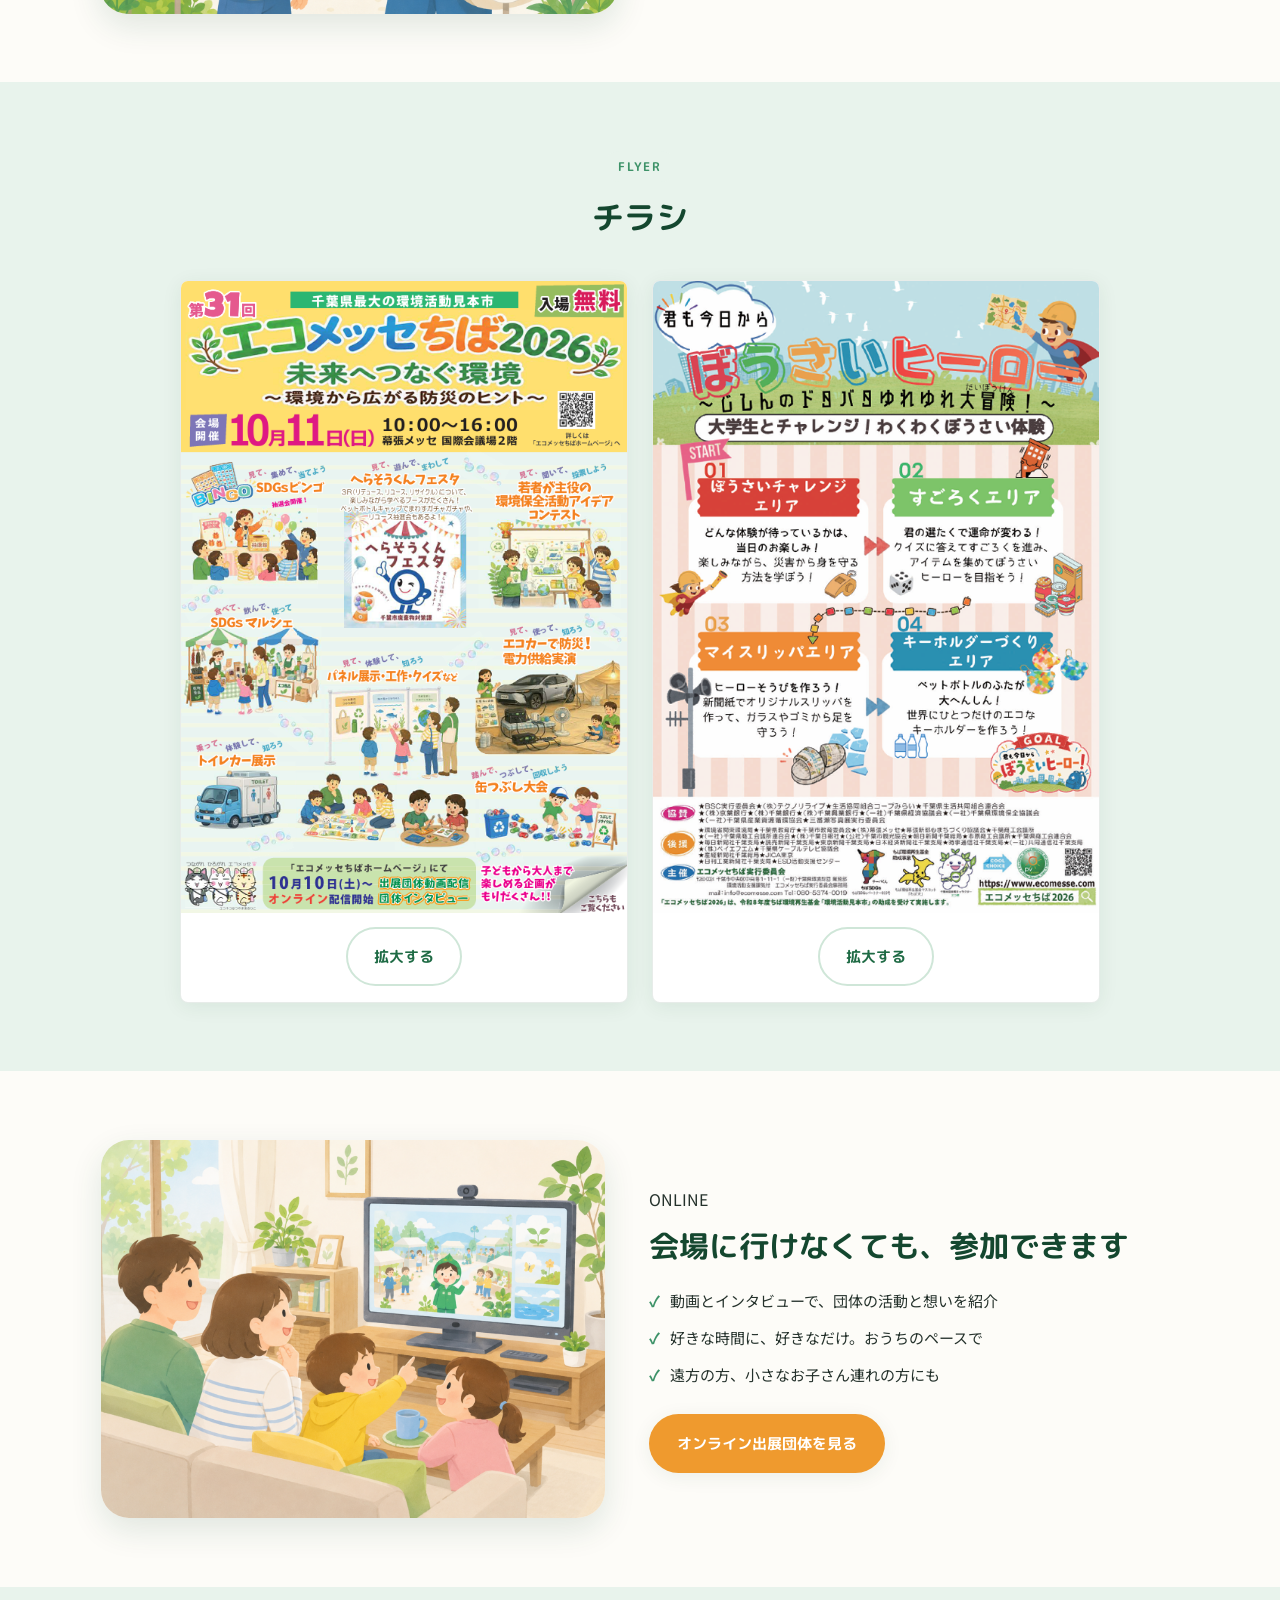
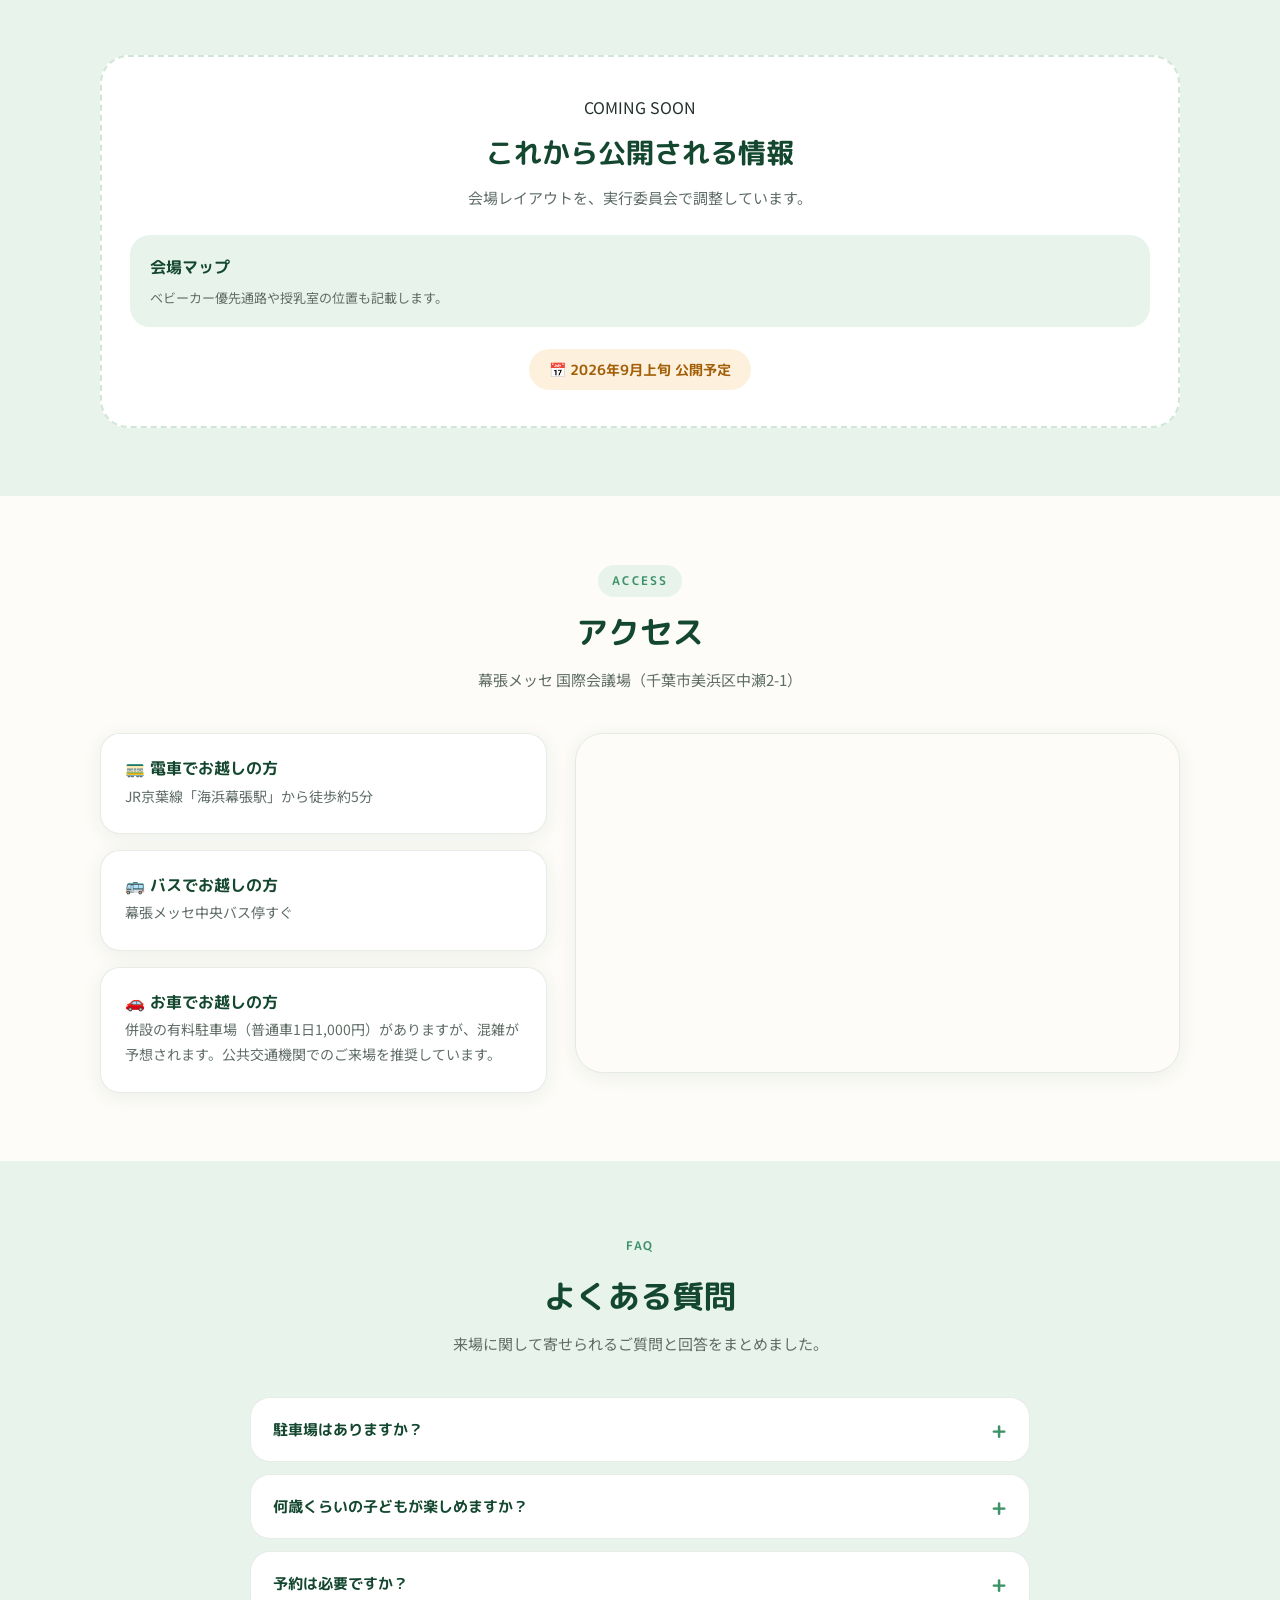
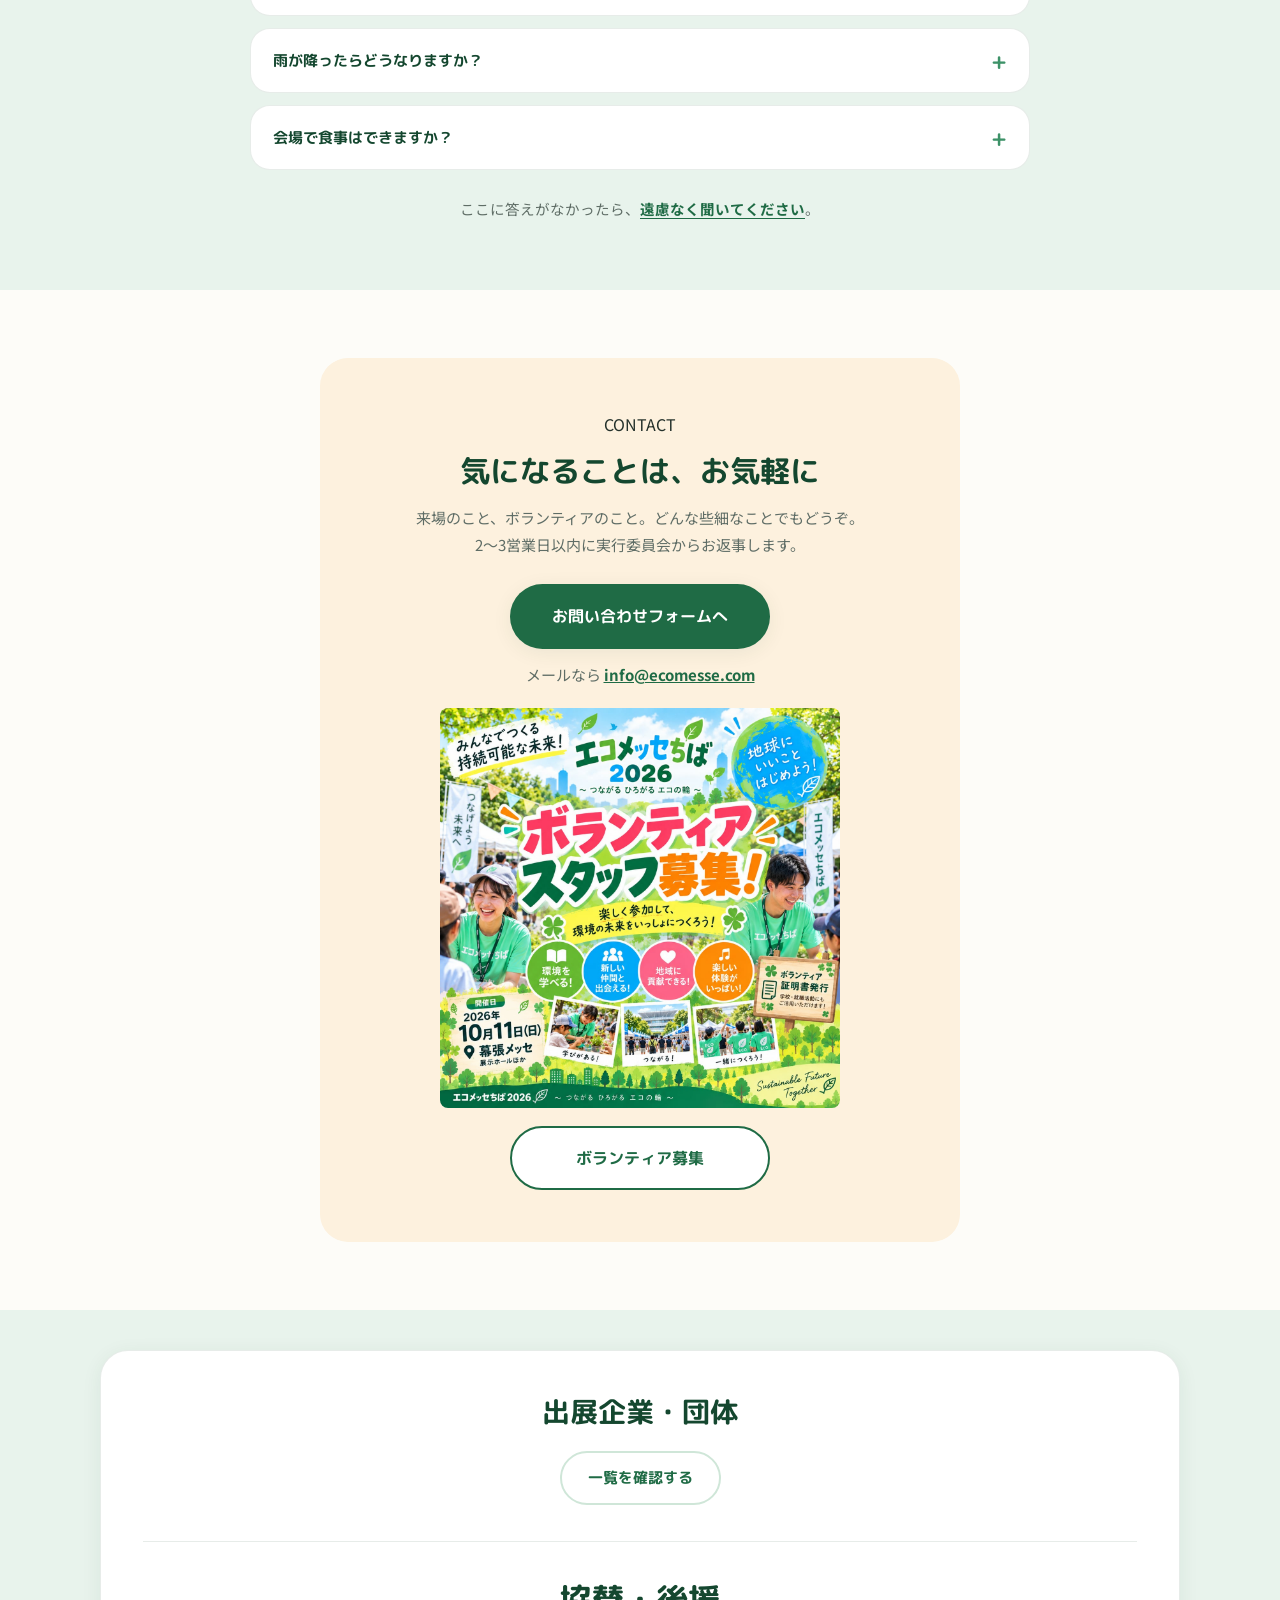
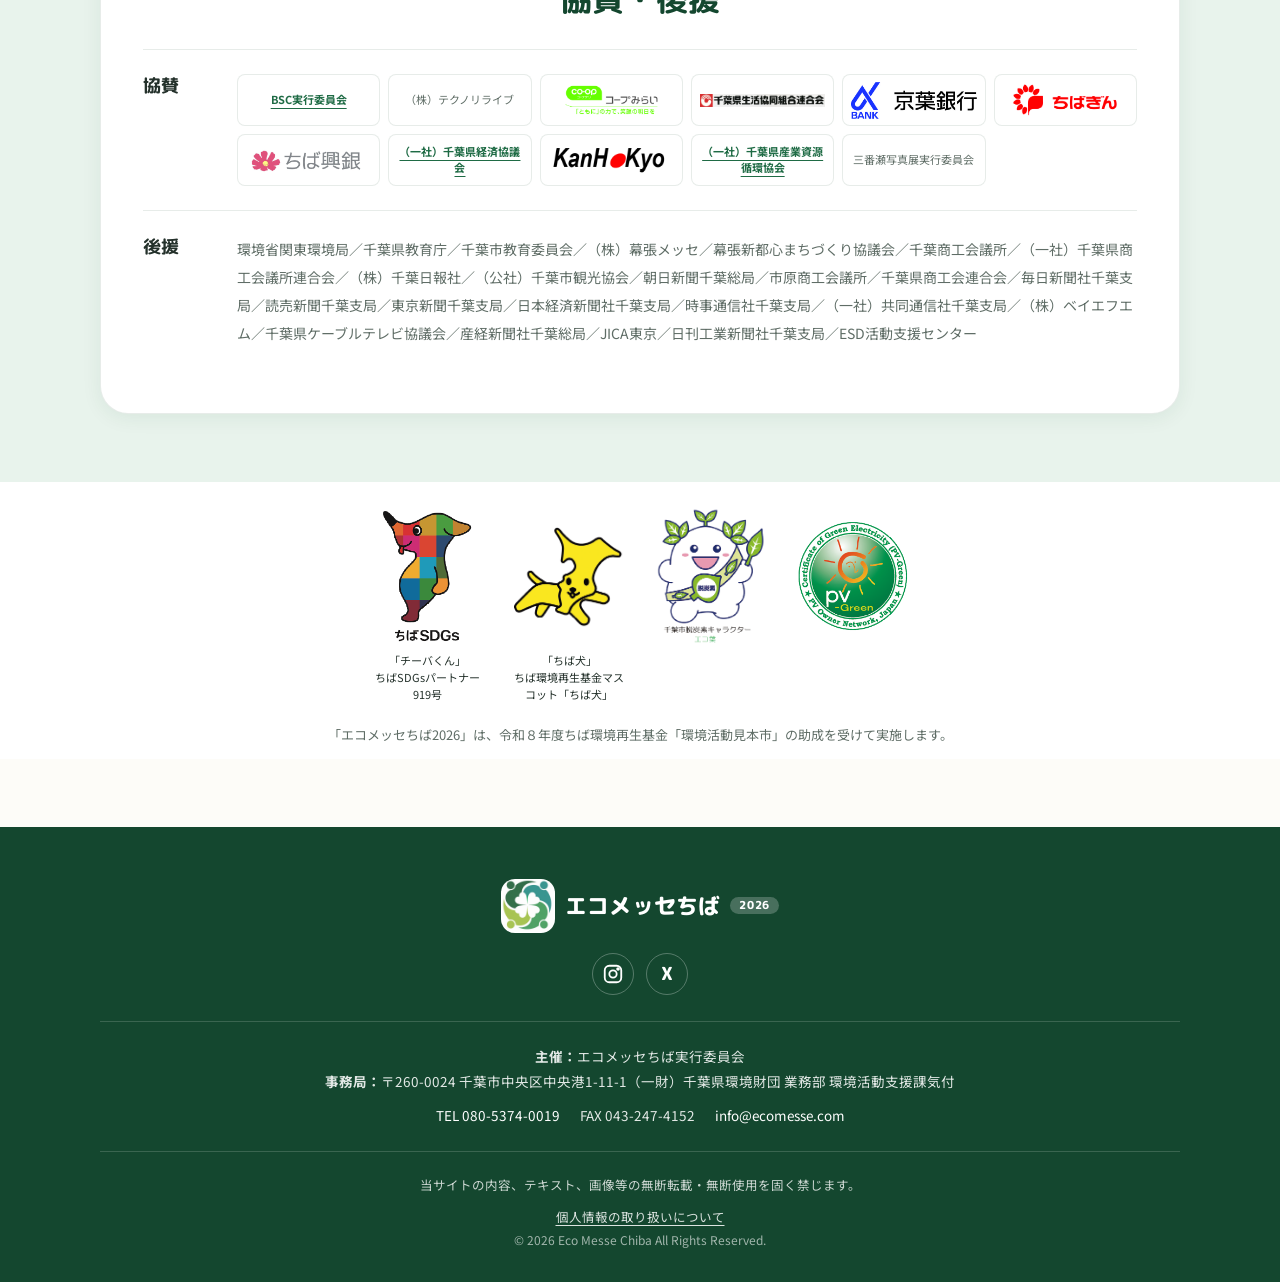
==== commit 2926711b: "Add volunteer image and sponsor logos" ====
--- a/index.html
+++ b/index.html
@@ -454,9 +454,12 @@
           <p>来場のこと、ボランティアのこと。どんな些細なことでもどうぞ。<br>2〜3営業日以内に実行委員会からお返事します。</p>
           <div class="contact-cta-actions">
             <a class="btn btn-main contact-cta-btn" href="contact.html">お問い合わせフォームへ</a>
+          </div>
+          <p class="contact-cta-alt">メールなら <a href="mailto:info@ecomesse.com">info@ecomesse.com</a></p>
+          <div class="contact-volunteer">
+            <img src="images/volunteer2026.jpg" alt="エコメッセちば2026 ボランティア募集">
             <a class="btn contact-cta-btn contact-volunteer-btn" href="https://forms.gle/5RLspWgBH5joWt128" target="_blank" rel="noopener noreferrer">ボランティア募集</a>
           </div>
-          <p class="contact-cta-alt">メールなら <a href="mailto:info@ecomesse.com">info@ecomesse.com</a></p>
         </div>
       </div>
     </section>
@@ -483,8 +486,12 @@
               <div class="supporters-list" aria-label="協賛団体一覧">
                 <a class="supporter-name" href="https://sdgs-creation.com/" target="_blank" rel="noopener noreferrer">BSC実行委員会</a>
                 <span class="supporter-name">（株）テクノリライブ</span>
-                <a class="supporter-name" href="https://mirai.coopnet.or.jp/" target="_blank" rel="noopener noreferrer">生活協同組合コープみらい</a>
-                <a class="supporter-name" href="https://www.chiba-kenren.jp/" target="_blank" rel="noopener noreferrer">千葉県生活協同組合連合会</a>
+                <a class="supporter-logo" href="https://mirai.coopnet.or.jp/" target="_blank" rel="noopener noreferrer" aria-label="生活協同組合コープみらいのホームページへ">
+                  <img src="images/ロゴ_コープみらい.jpg" alt="生活協同組合コープみらい">
+                </a>
+                <a class="supporter-logo" href="https://www.chiba-kenren.jp/" target="_blank" rel="noopener noreferrer" aria-label="千葉県生活協同組合連合会のホームページへ">
+                  <img src="images/ロゴ_千葉県生活協同組合.jpg" alt="千葉県生活協同組合連合会">
+                </a>
                 <a class="supporter-logo" href="https://www.keiyobank.co.jp/" target="_blank" rel="noopener noreferrer" aria-label="（株）京葉銀行のホームページへ">
                   <img src="images/ロゴ_京葉銀行.jpg" alt="（株）京葉銀行">
                 </a>
@@ -495,7 +502,9 @@
                   <img src="images/ロゴ_千葉興業銀行.jpg" alt="（株）千葉興業銀行">
                 </a>
                 <a class="supporter-name" href="http://www.chiba-keizaikyo.jp/" target="_blank" rel="noopener noreferrer">（一社）千葉県経済協議会</a>
-                <a class="supporter-name" href="https://www.chibakanhokyo.com/" target="_blank" rel="noopener noreferrer">（一社）千葉県環境保全協議会</a>
+                <a class="supporter-logo" href="https://www.chibakanhokyo.com/" target="_blank" rel="noopener noreferrer" aria-label="（一社）千葉県環境保全協議会のホームページへ">
+                  <img src="images/ロゴ_千葉県環境保全協議会.png" alt="（一社）千葉県環境保全協議会">
+                </a>
                 <a class="supporter-name" href="https://chiba-sanpai.or.jp/" target="_blank" rel="noopener noreferrer">（一社）千葉県産業資源循環協会</a>
                 <span class="supporter-name">三番瀬写真展実行委員会</span>
               </div>
--- a/kuro.css
+++ b/kuro.css
@@ -1764,6 +1764,33 @@
   word-break: break-all;
 }
 
+.contact-volunteer {
+  display: flex;
+  flex-direction: column;
+  align-items: center;
+  gap: 18px;
+  margin-top: 20px;
+}
+
+.contact-volunteer img {
+  display: block;
+  width: min(100%, 400px);
+  height: auto;
+  border-radius: 8px;
+}
+
+@media (max-width: 640px) {
+  .contact-volunteer {
+    gap: 14px;
+    margin-top: 16px;
+  }
+
+  .contact-volunteer-btn {
+    width: 100%;
+    min-width: 0;
+  }
+}
+
 /* ── 協賛・後援 ──────────────────── */
 .supporters-section {
   padding-top: 40px;
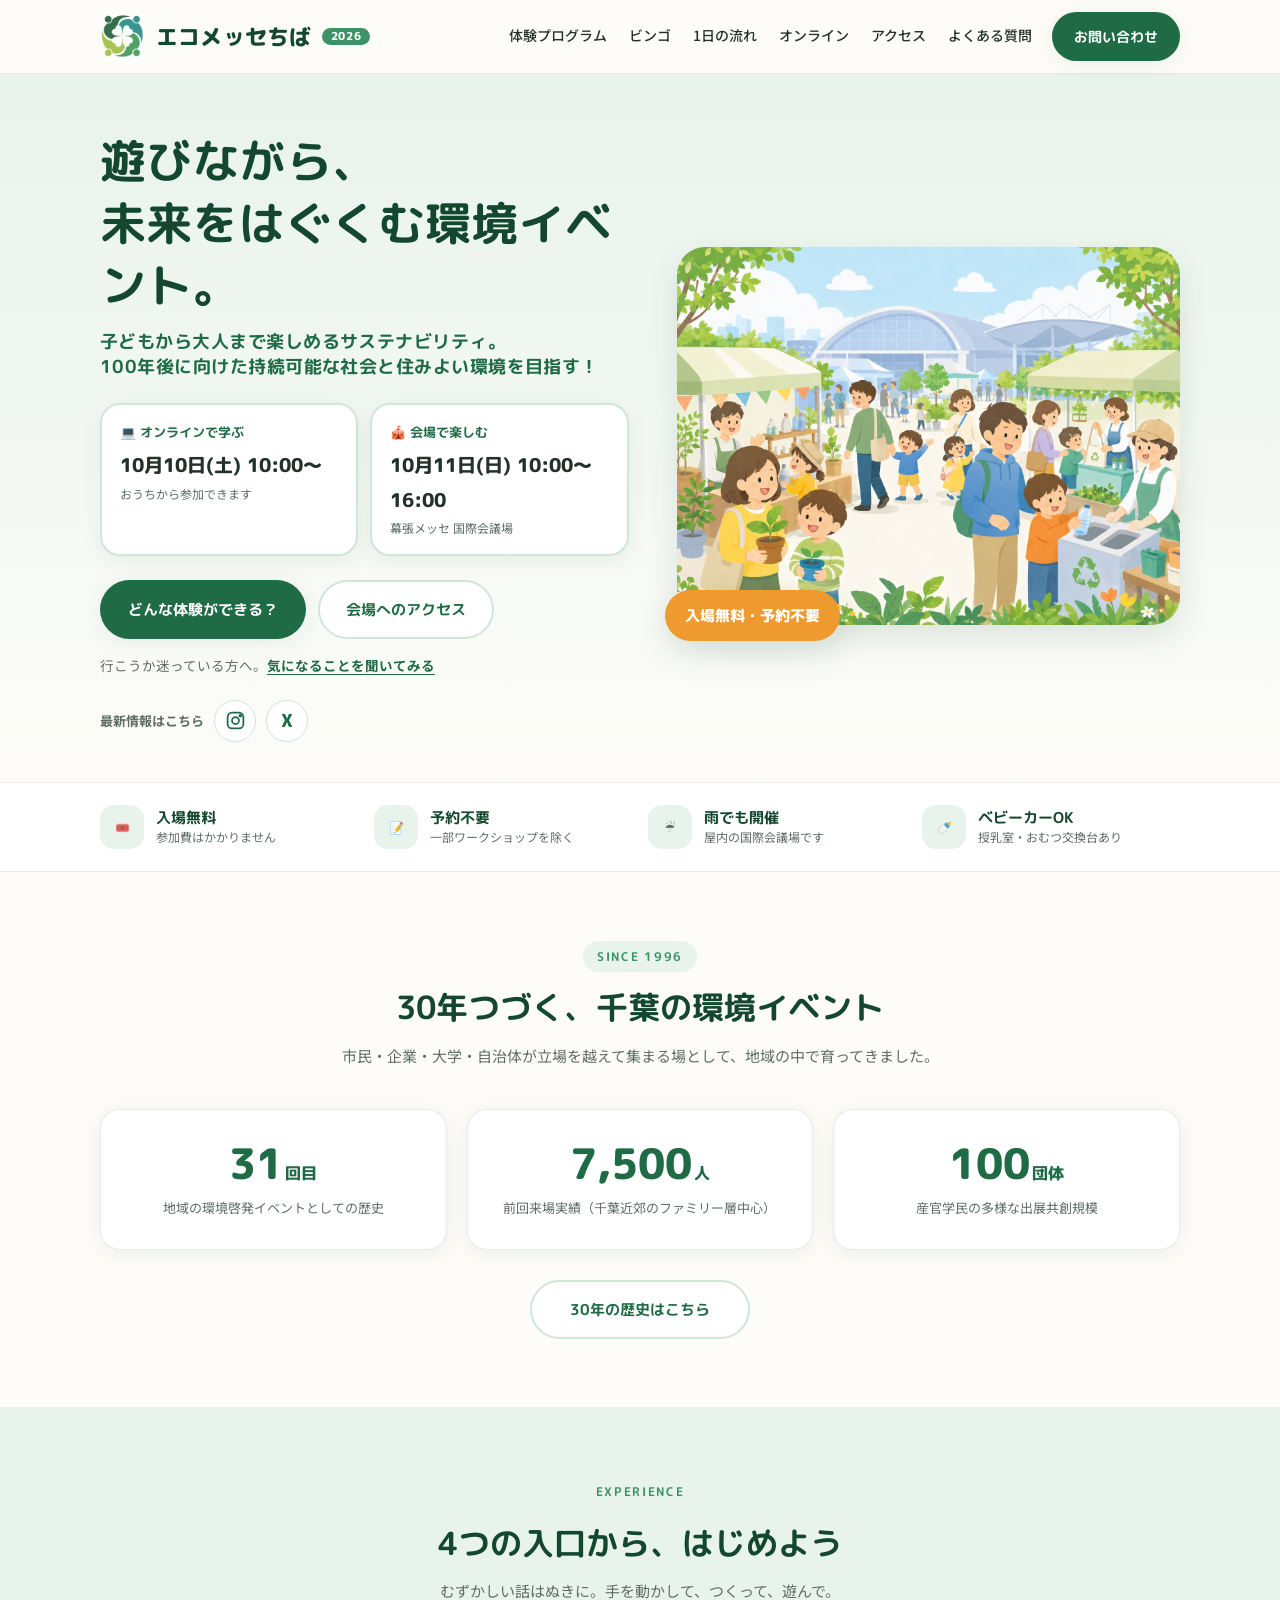
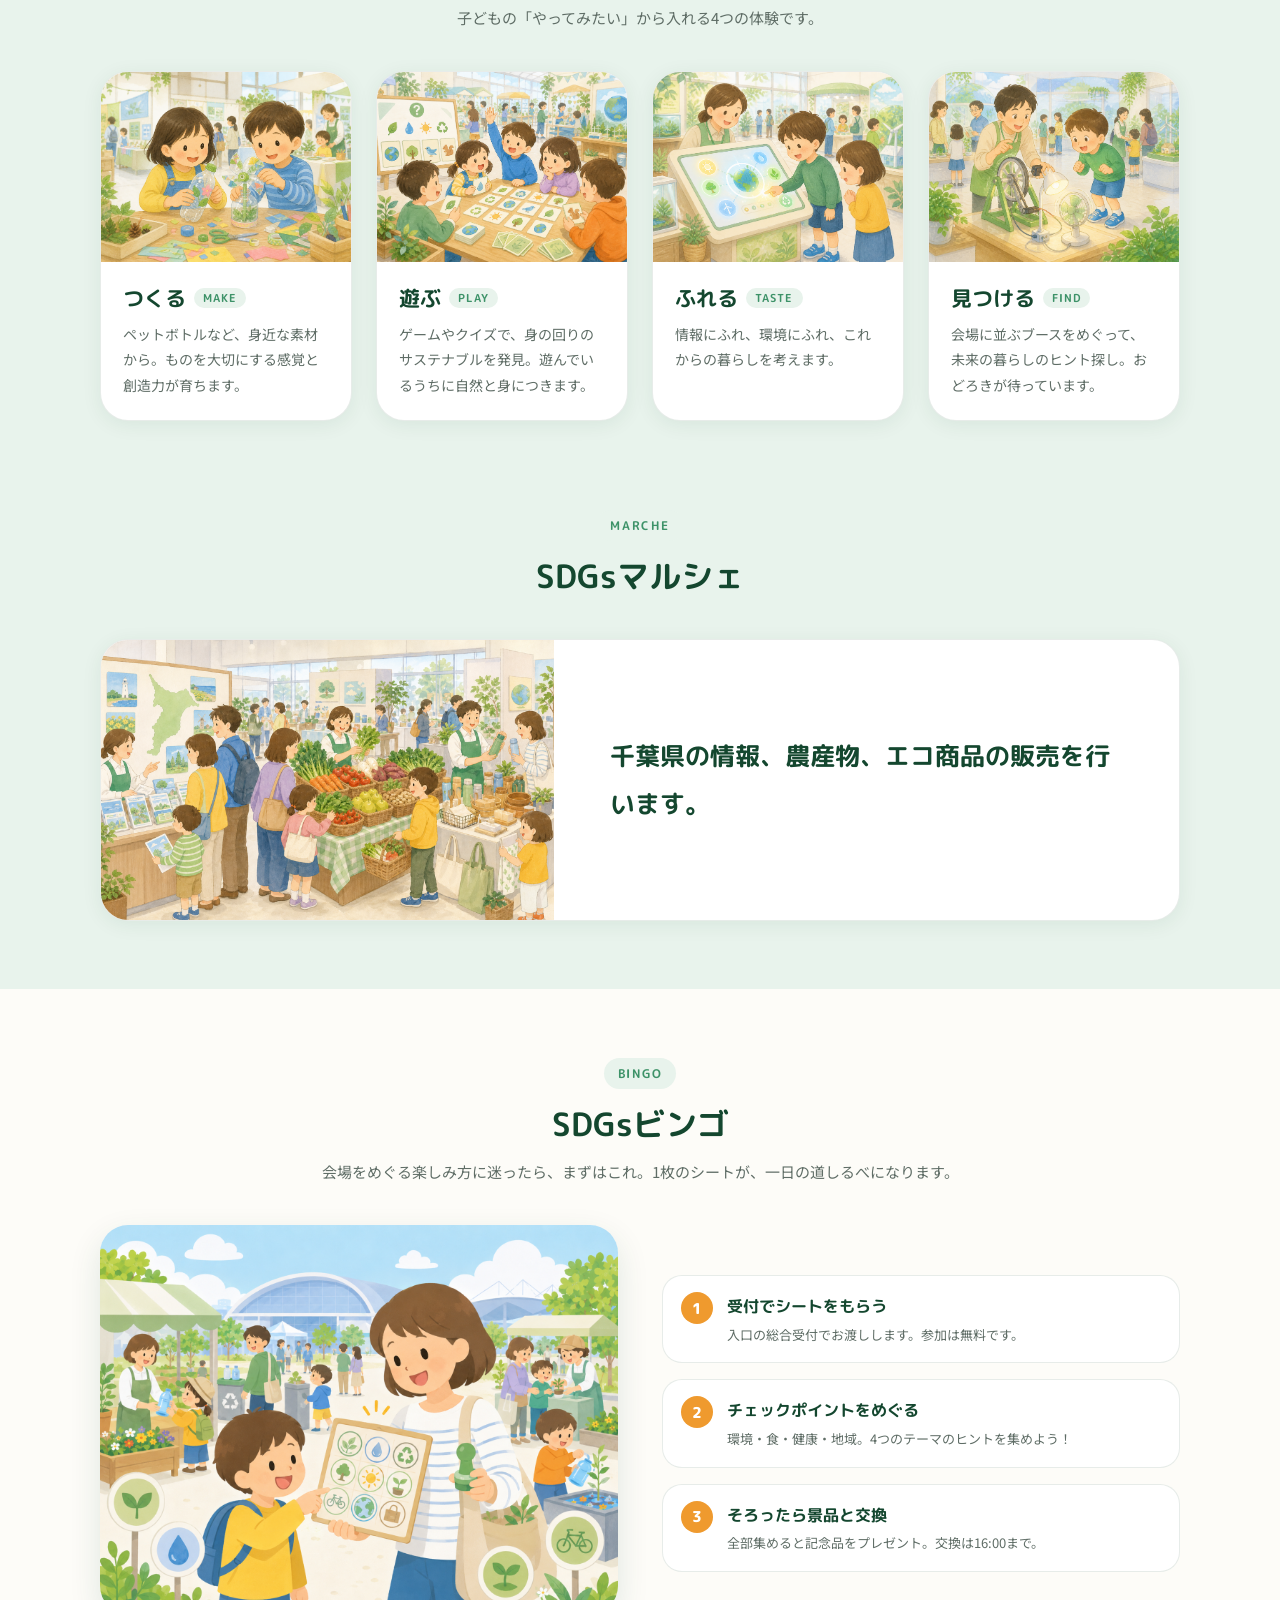
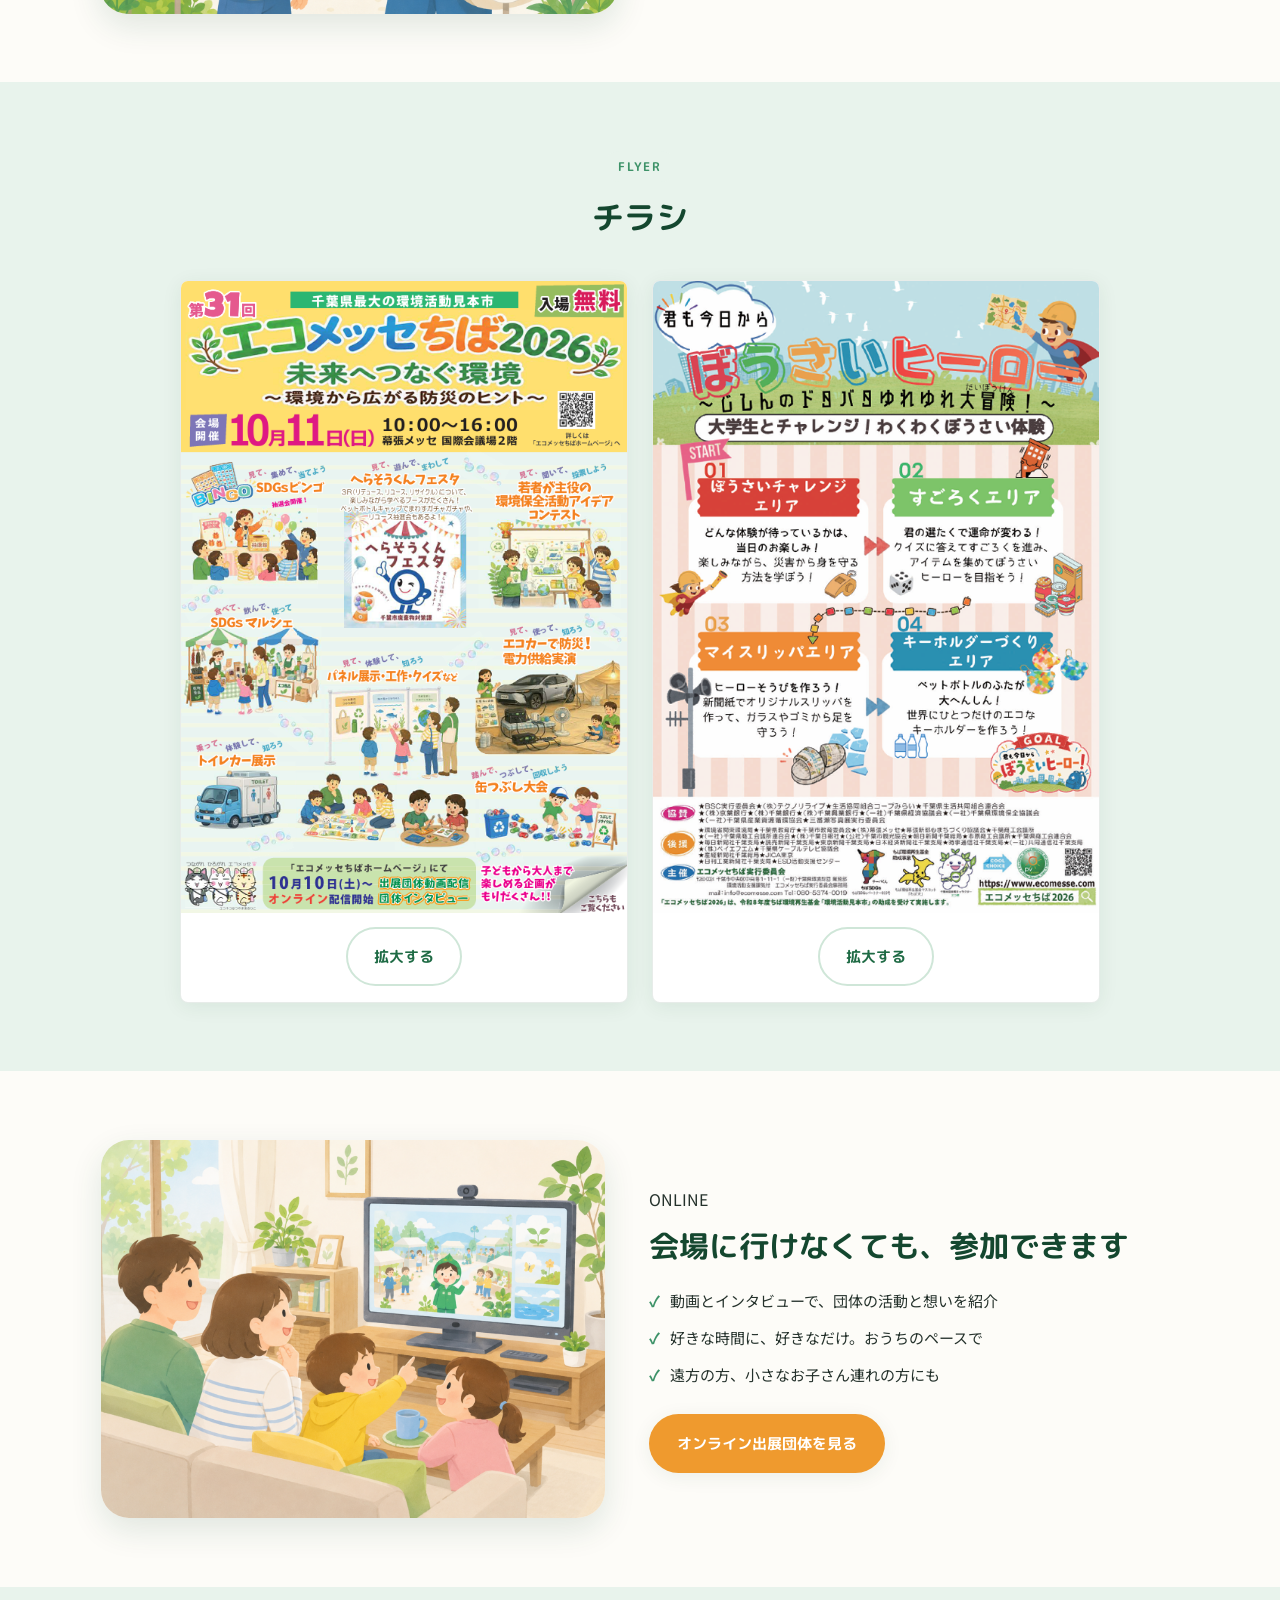
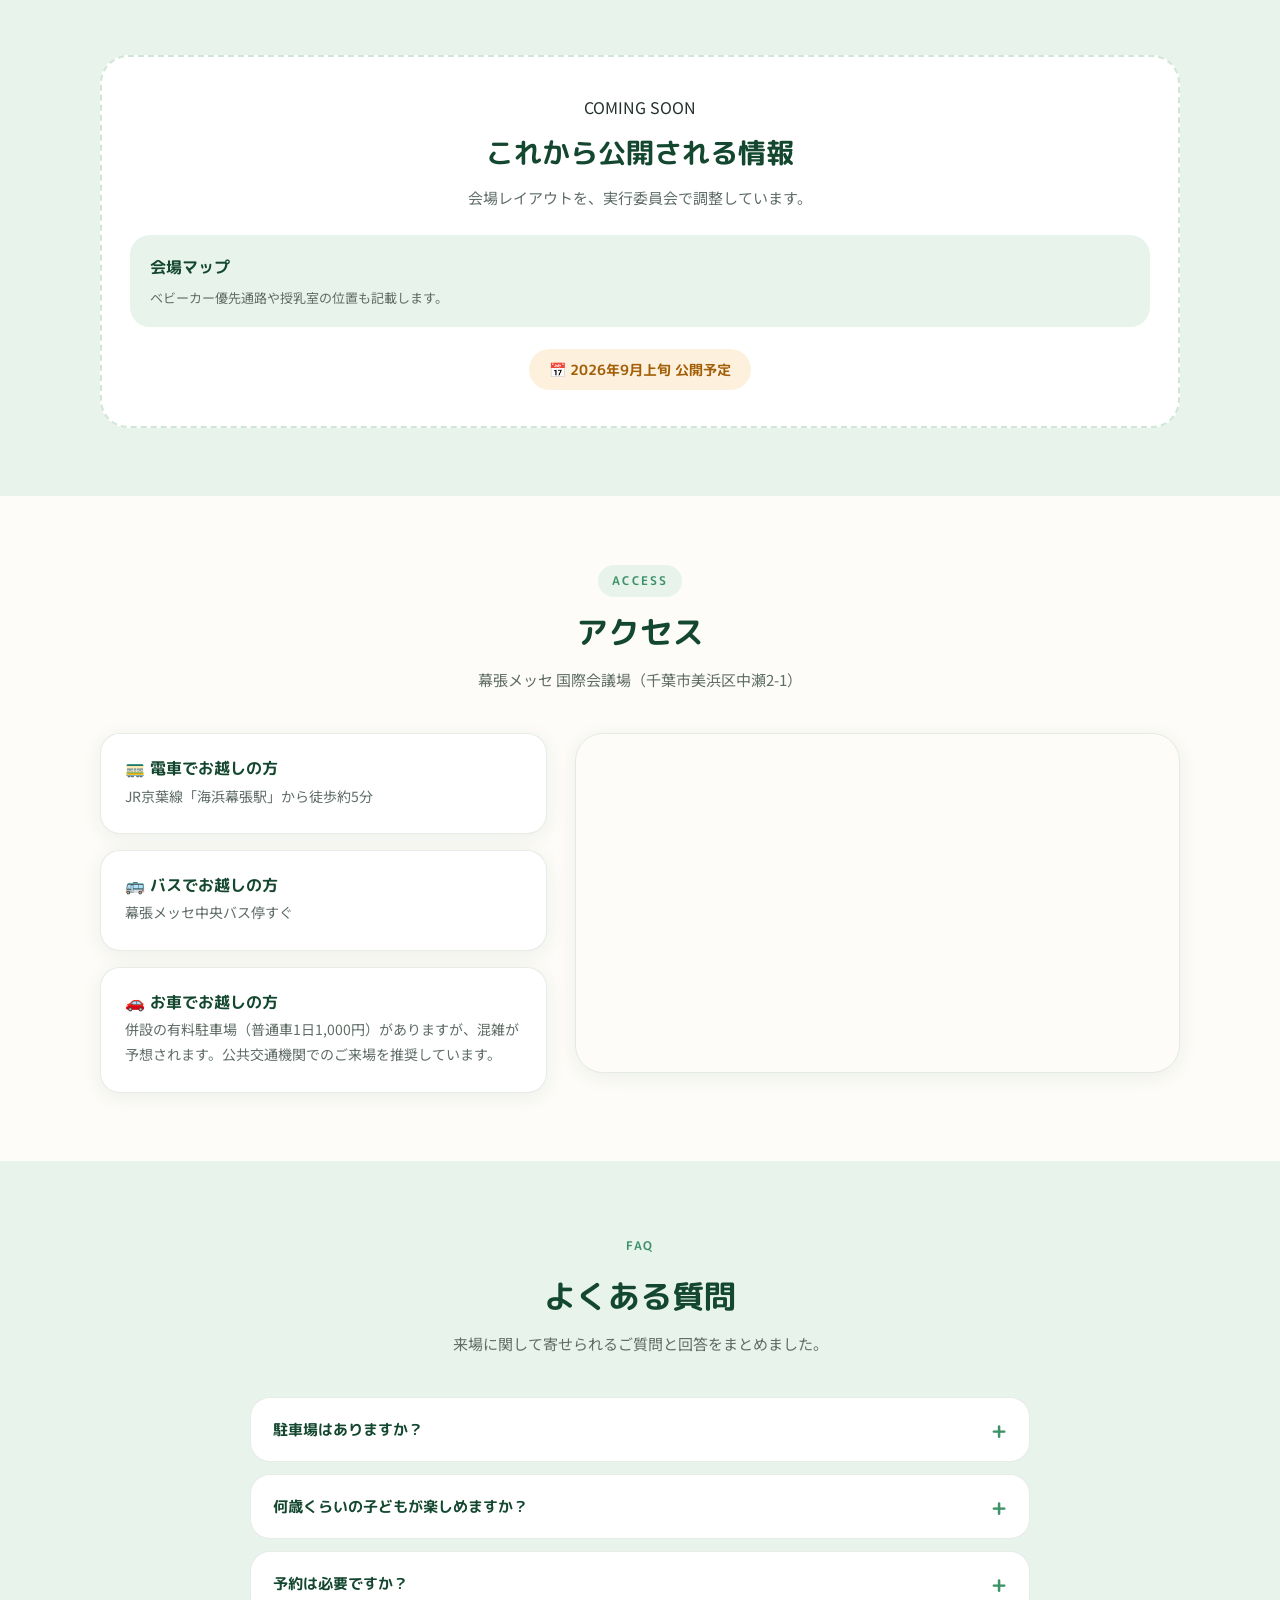
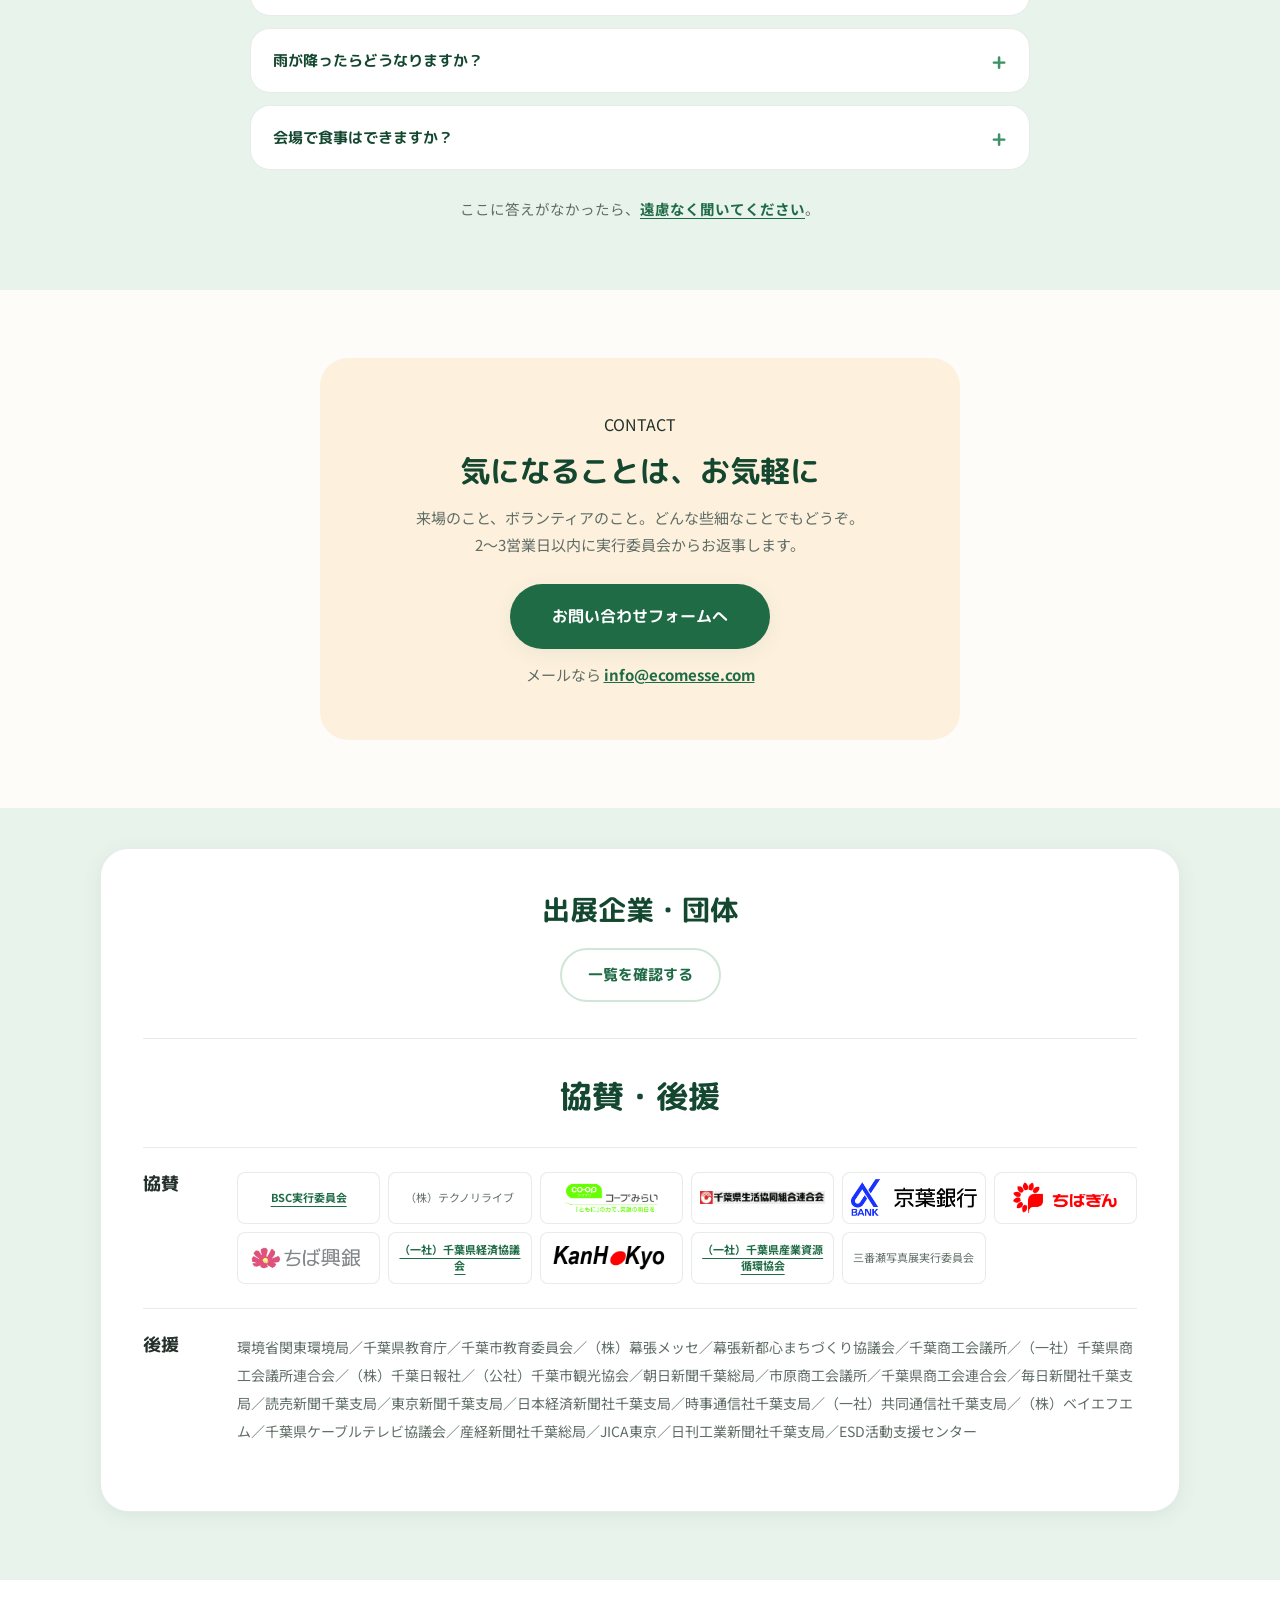
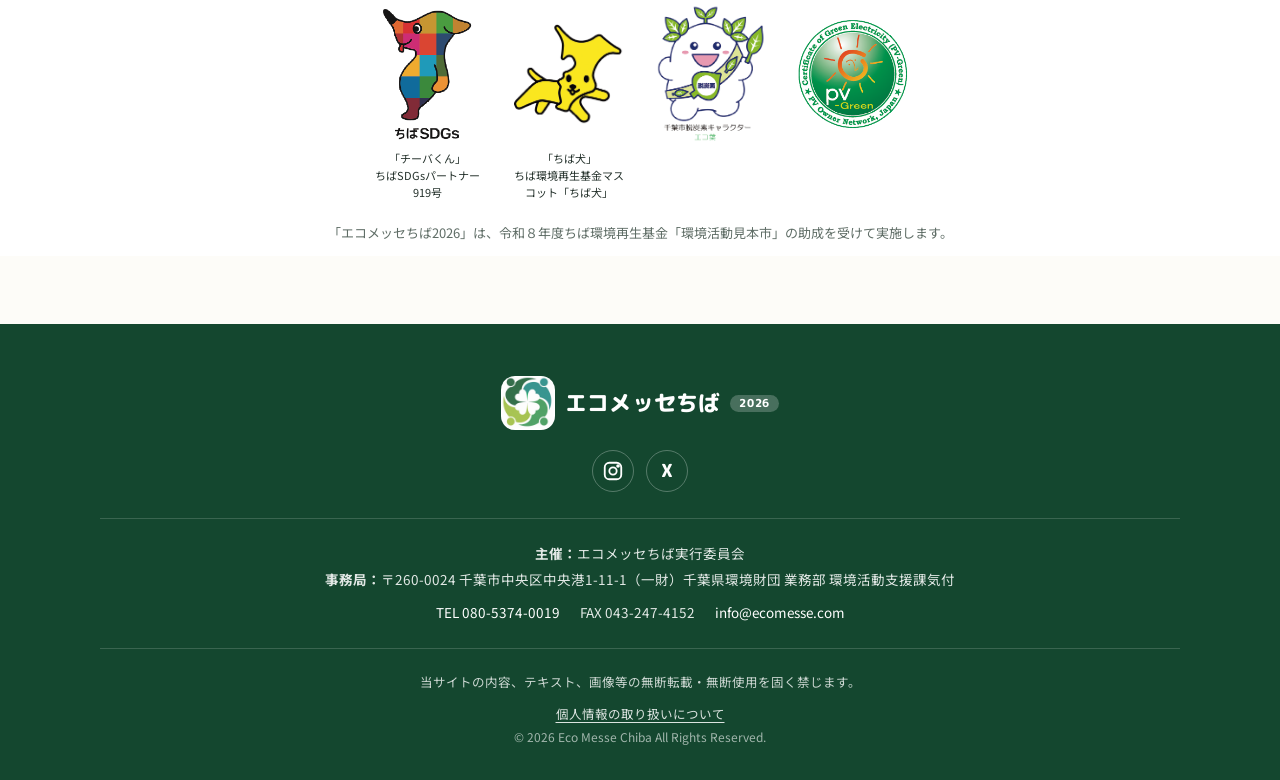
==== commit 05086ea4: "ボランティア募集画像とボタンを削除" ====
--- a/index.html
+++ b/index.html
@@ -456,10 +456,6 @@
             <a class="btn btn-main contact-cta-btn" href="contact.html">お問い合わせフォームへ</a>
           </div>
           <p class="contact-cta-alt">メールなら <a href="mailto:info@ecomesse.com">info@ecomesse.com</a></p>
-          <div class="contact-volunteer">
-            <img src="images/volunteer2026.jpg" alt="エコメッセちば2026 ボランティア募集">
-            <a class="btn contact-cta-btn contact-volunteer-btn" href="https://forms.gle/5RLspWgBH5joWt128" target="_blank" rel="noopener noreferrer">ボランティア募集</a>
-          </div>
         </div>
       </div>
     </section>
--- a/kuro.css
+++ b/kuro.css
@@ -2034,8 +2034,90 @@
   display: grid;
   grid-template-columns: repeat(auto-fit, minmax(280px, 1fr));
   gap: 24px;
-  max-width: 820px;
+  max-width: 1120px;
   margin: 0 auto;
+}
+
+.online-exhibitor-card {
+  min-width: 0;
+  overflow: hidden;
+  border: 1px solid var(--line);
+  border-radius: var(--radius-lg);
+  background: #fff;
+  box-shadow: var(--shadow);
+}
+
+.online-exhibitor-media,
+.online-exhibitor-placeholder {
+  display: block;
+  aspect-ratio: 16 / 9;
+  overflow: hidden;
+  background: var(--green-100);
+}
+
+.online-exhibitor-media img {
+  width: 100%;
+  height: 100%;
+  object-fit: cover;
+  transition: transform 0.25s ease;
+}
+
+.online-exhibitor-media:hover img {
+  transform: scale(1.025);
+}
+
+.online-exhibitor-placeholder {
+  display: grid;
+  place-items: center;
+  color: var(--green-800);
+  font-family: var(--font-display);
+  font-weight: 700;
+}
+
+.online-exhibitor-body {
+  padding: 24px;
+}
+
+.online-exhibitor-body h3,
+.online-exhibitor-body h3 a {
+  color: var(--green-900);
+  font-size: 20px;
+  line-height: 1.55;
+}
+
+.online-exhibitor-body h3 a {
+  text-decoration-thickness: 1px;
+  text-underline-offset: 4px;
+}
+
+.online-exhibitor-body p {
+  margin-top: 14px;
+  color: var(--ink-mute);
+  line-height: 1.85;
+}
+
+.online-video-link {
+  display: inline-flex;
+  align-items: center;
+  min-height: 44px;
+  margin-top: 20px;
+  padding: 9px 18px;
+  border: 1px solid var(--green-700);
+  border-radius: 6px;
+  color: var(--green-800);
+  font-weight: 700;
+  text-decoration: none;
+}
+
+.online-video-link::before {
+  content: "▶";
+  margin-right: 8px;
+  font-size: 12px;
+}
+
+.online-video-link:hover {
+  background: var(--green-700);
+  color: #fff;
 }
 
 .coming-mini {
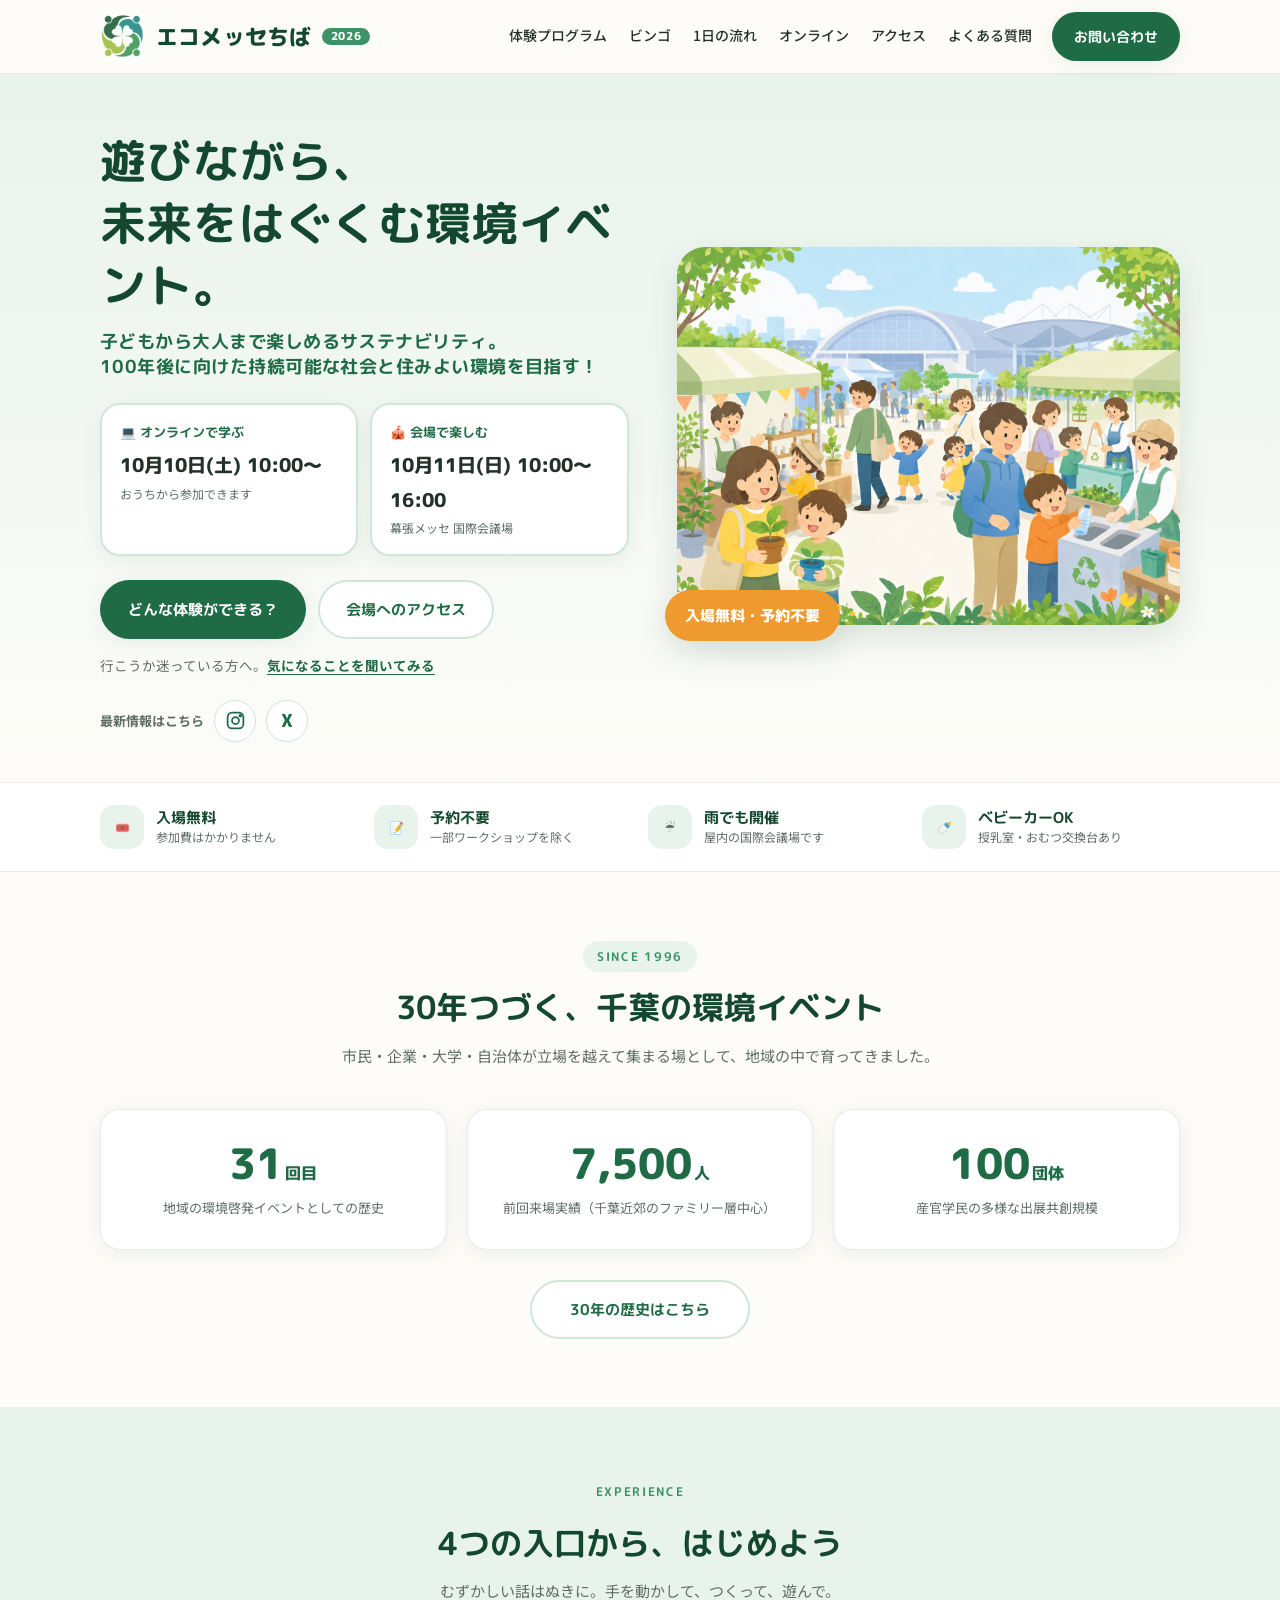
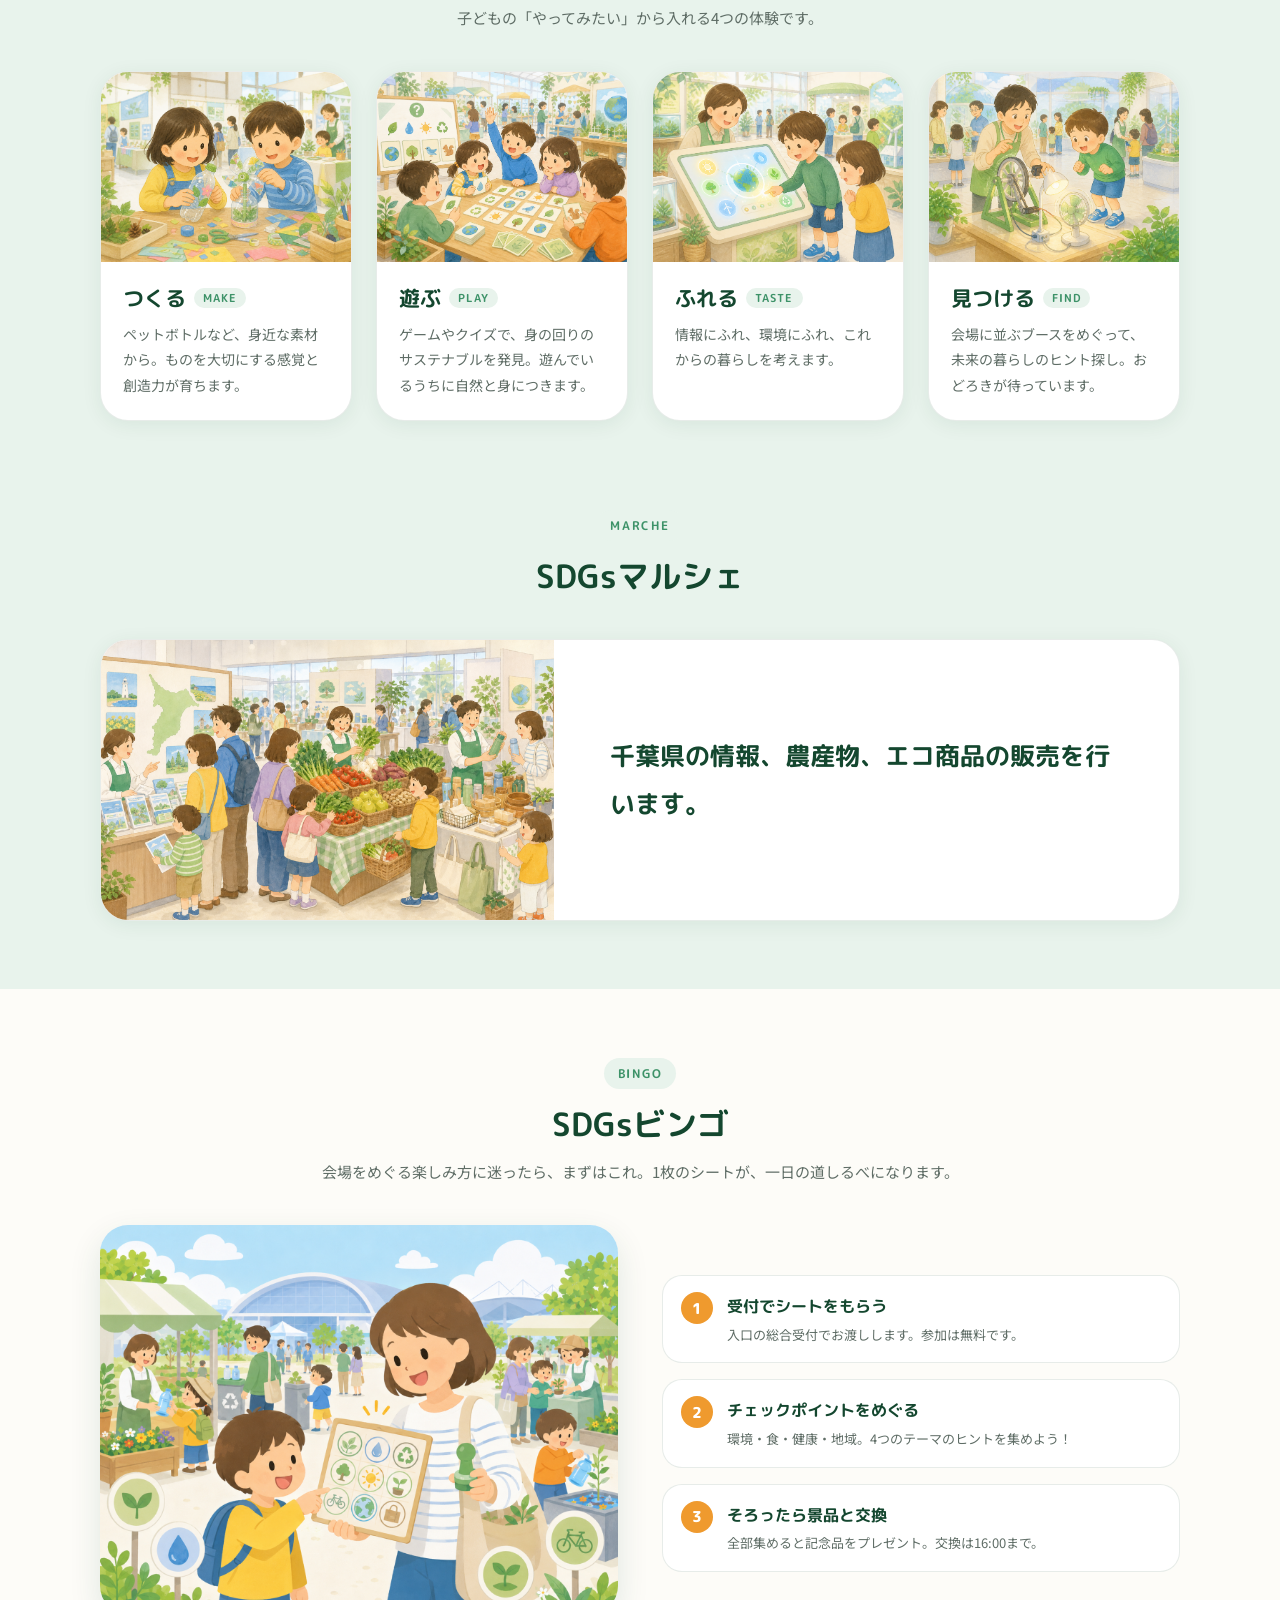
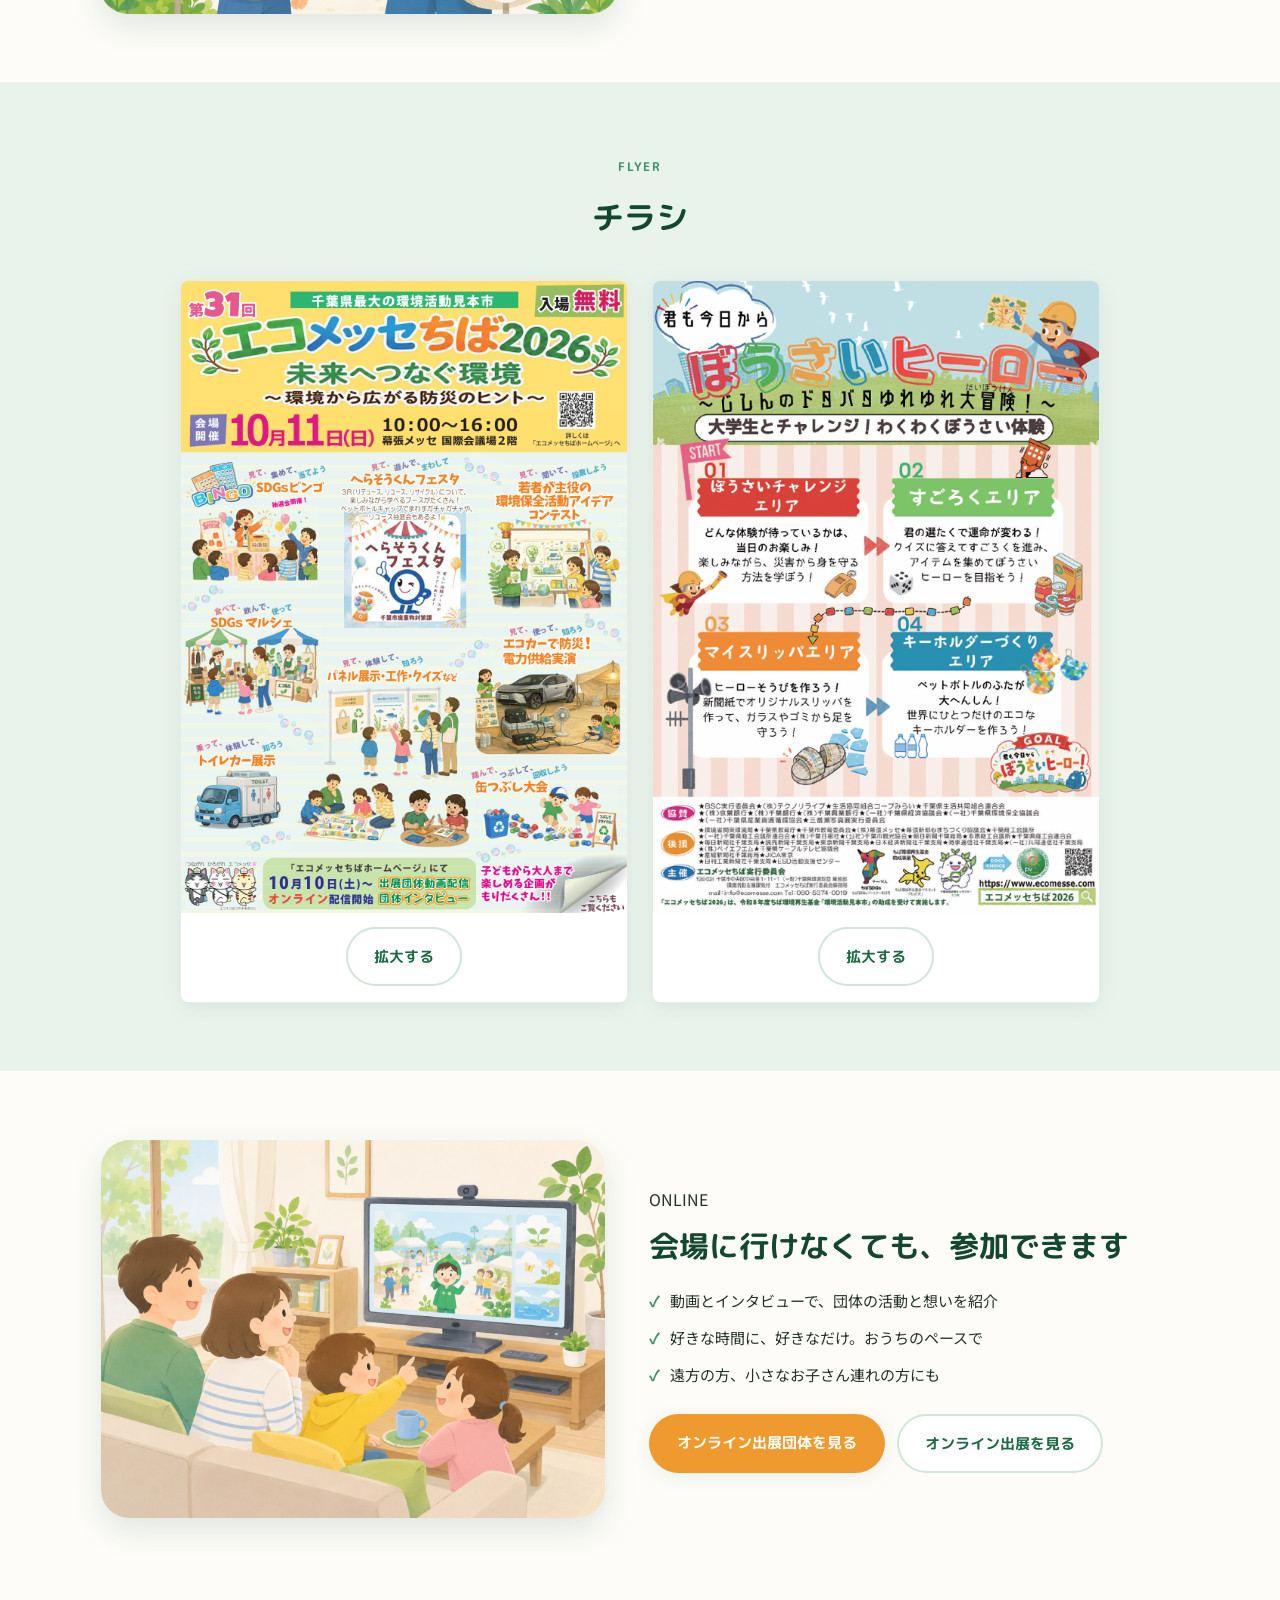
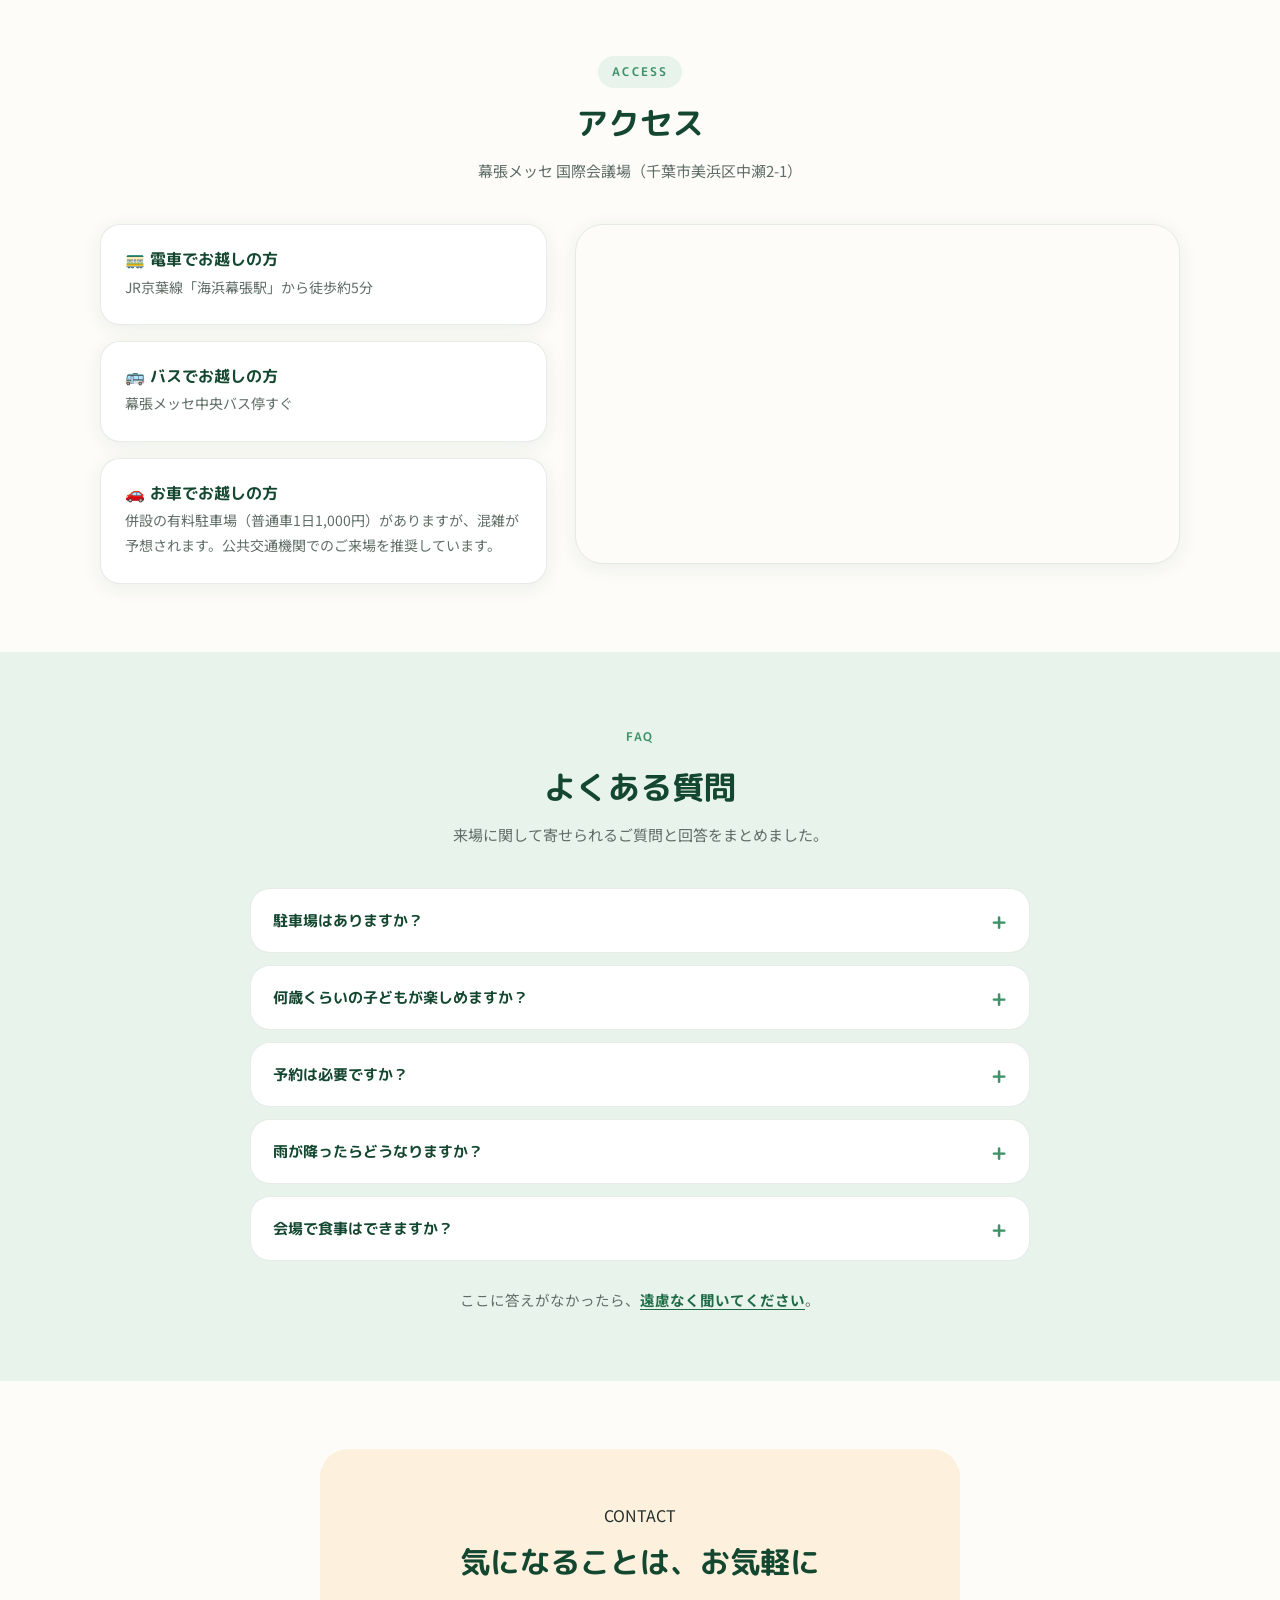
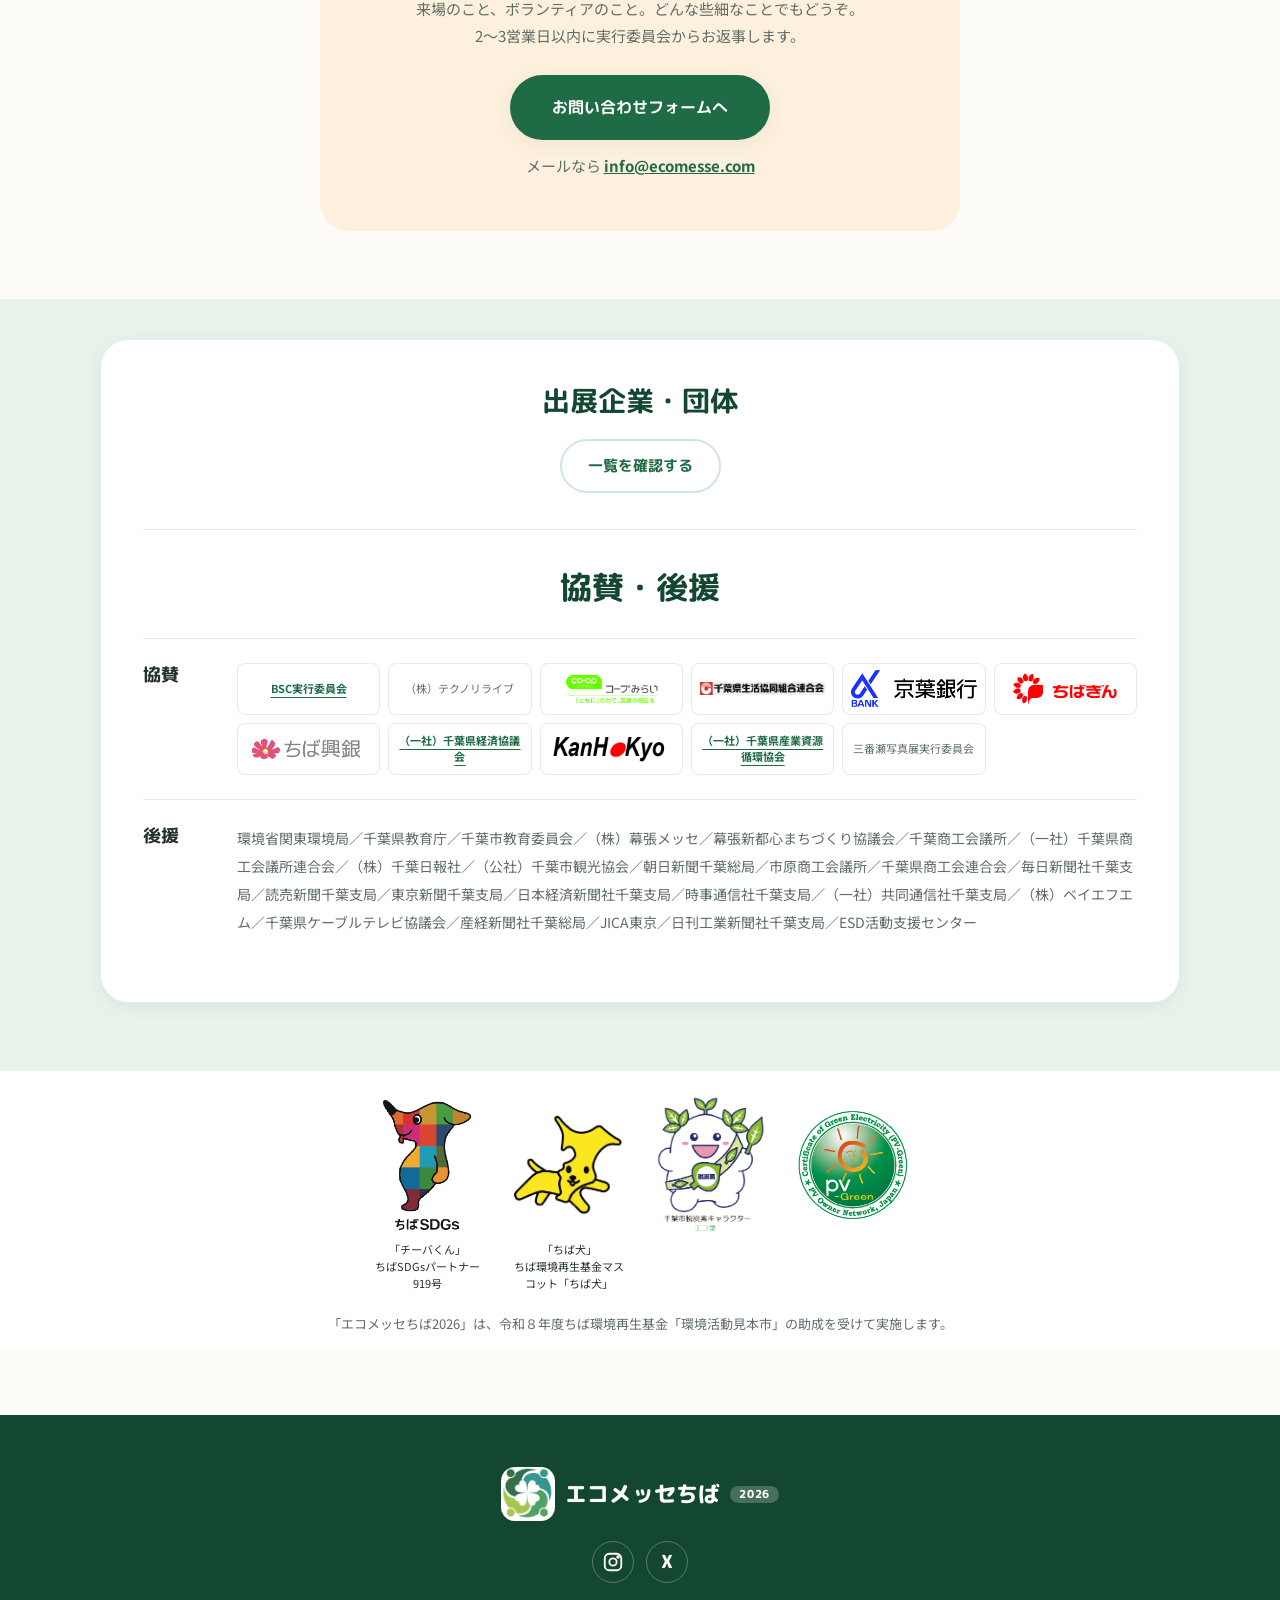
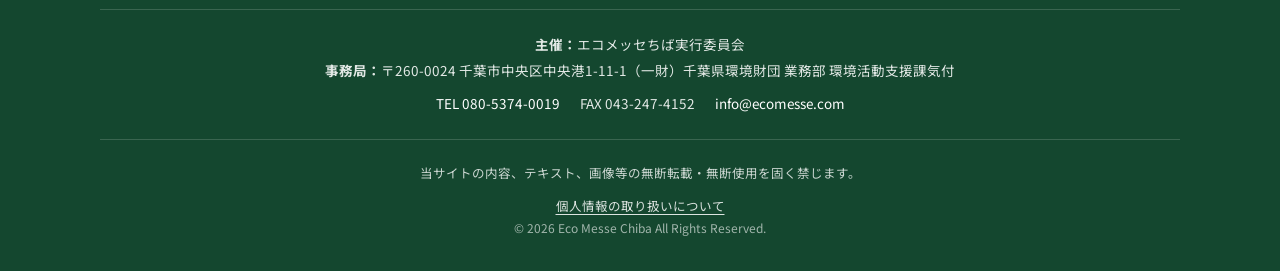
==== commit 908875db: "メインページ更新: オンライン出展の導線追加と「これから公開される情報」を削除 Co-Authored-By: Claude Fable 5 <noreply@anthropic.com>" ====
--- a/index.html
+++ b/index.html
@@ -329,7 +329,7 @@
     <!-- ===== オンライン ===== -->
     <section class="section" id="online">
       <div class="wrap">
-        <button class="online-grid online-card" id="online-toggle" type="button" aria-pressed="false" aria-controls="online-directory">
+        <div class="online-grid online-card">
           <img src="images/07_online_event_family.png" alt="家族でタブレットを見ながらオンライン企画を楽しむ様子">
           <div>
             <span class="eyebrow">ONLINE</span>
@@ -339,9 +339,12 @@
               <li>好きな時間に、好きなだけ。おうちのペースで</li>
               <li>遠方の方、小さなお子さん連れの方にも</li>
             </ul>
-            <span class="btn btn-sun">オンライン出展団体を見る</span>
-          </div>
-        </button>
+            <div class="online-actions">
+              <button class="btn btn-sun" id="online-toggle" type="button" aria-pressed="false" aria-controls="online-directory">オンライン出展団体を見る</button>
+              <a class="btn btn-sub" href="https://ecomesse.com/online/">オンライン出展を見る</a>
+            </div>
+          </div>
+        </div>
         <div class="marche-directory" id="online-directory" hidden>
           <div class="exhibitor-directory-head">
             <span class="eyebrow">ONLINE EXHIBITORS</span>
@@ -352,26 +355,6 @@
           <div class="exhibitor-close-wrap">
             <button class="btn btn-sub exhibitor-close" id="online-close" type="button">閉じる</button>
           </div>
-        </div>
-      </div>
-    </section>
-
-    <!-- ===== これから公開 ===== -->
-    <section class="section section-soft" id="coming">
-      <div class="wrap">
-        <div class="coming">
-          <span class="eyebrow">COMING SOON</span>
-          <h2 style="font-size:clamp(22px,3vw,28px); margin-top:12px;">これから公開される情報</h2>
-          <p style="color:var(--ink-mute); margin-top:12px; font-size:15px;">
-            会場レイアウトを、実行委員会で調整しています。
-          </p>
-          <div class="coming-list">
-            <div class="coming-item">
-              <b>会場マップ</b>
-              <p>ベビーカー優先通路や授乳室の位置も記載します。</p>
-            </div>
-          </div>
-          <p class="when">📅 2026年9月上旬 公開予定</p>
         </div>
       </div>
     </section>
--- a/kuro.css
+++ b/kuro.css
@@ -1265,7 +1265,6 @@
 }
 
 .online-card {
-  appearance: none;
   width: 100%;
   padding: 0;
   border: 1px solid transparent;
@@ -1274,28 +1273,23 @@
   color: inherit;
   font: inherit;
   text-align: left;
-  cursor: pointer;
   transition: transform 0.25s ease, box-shadow 0.25s ease;
 }
 
-.online-card:hover,
-.online-card[aria-pressed="true"] {
+.online-card:hover {
   transform: translateY(-4px);
   box-shadow: var(--shadow-lift);
-}
-
-.online-card[aria-pressed="true"] {
-  border-color: var(--sun);
-}
-
-.online-card:focus-visible {
-  outline: 3px solid var(--sun);
-  outline-offset: 4px;
 }
 
 .online-card h2 {
   margin-top: 12px;
   font-size: clamp(23px, 3vw, 30px);
+}
+
+.online-actions {
+  display: flex;
+  flex-wrap: wrap;
+  gap: 12px;
 }
 
 .online-grid img {
